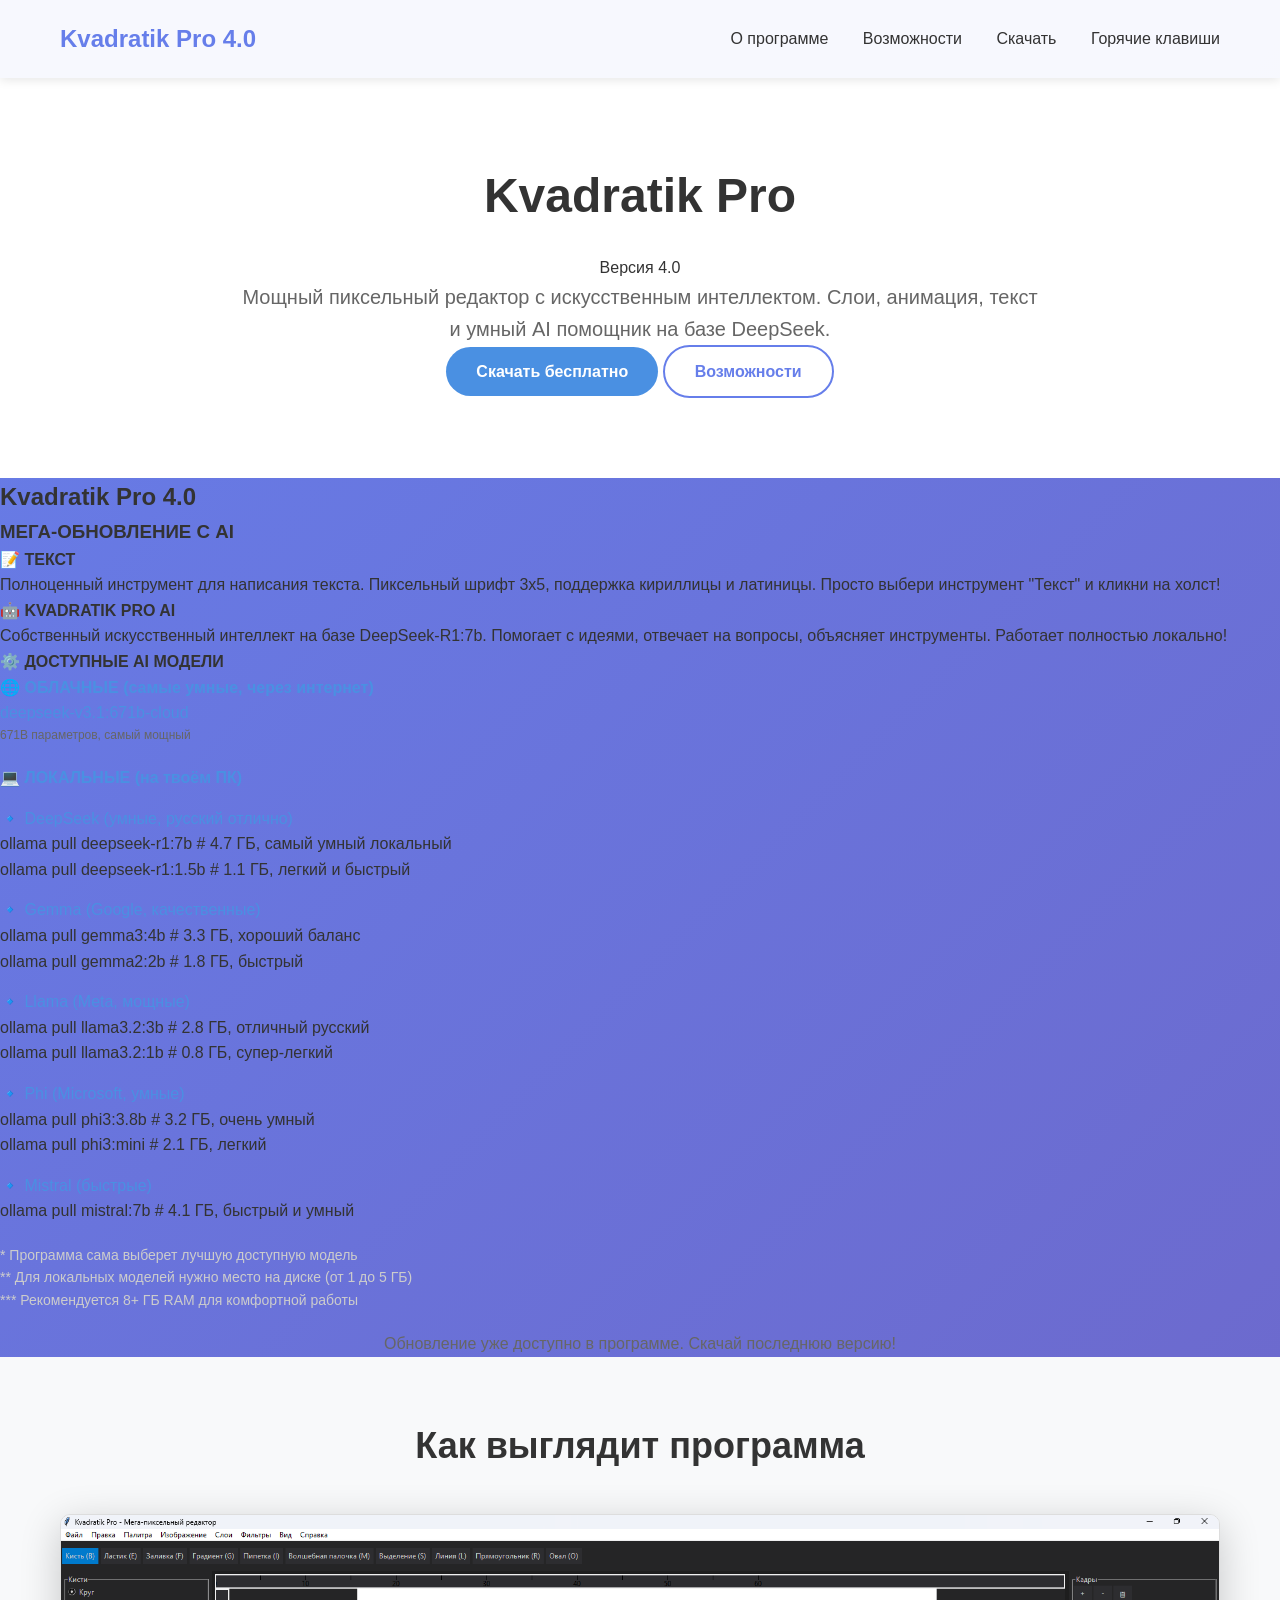
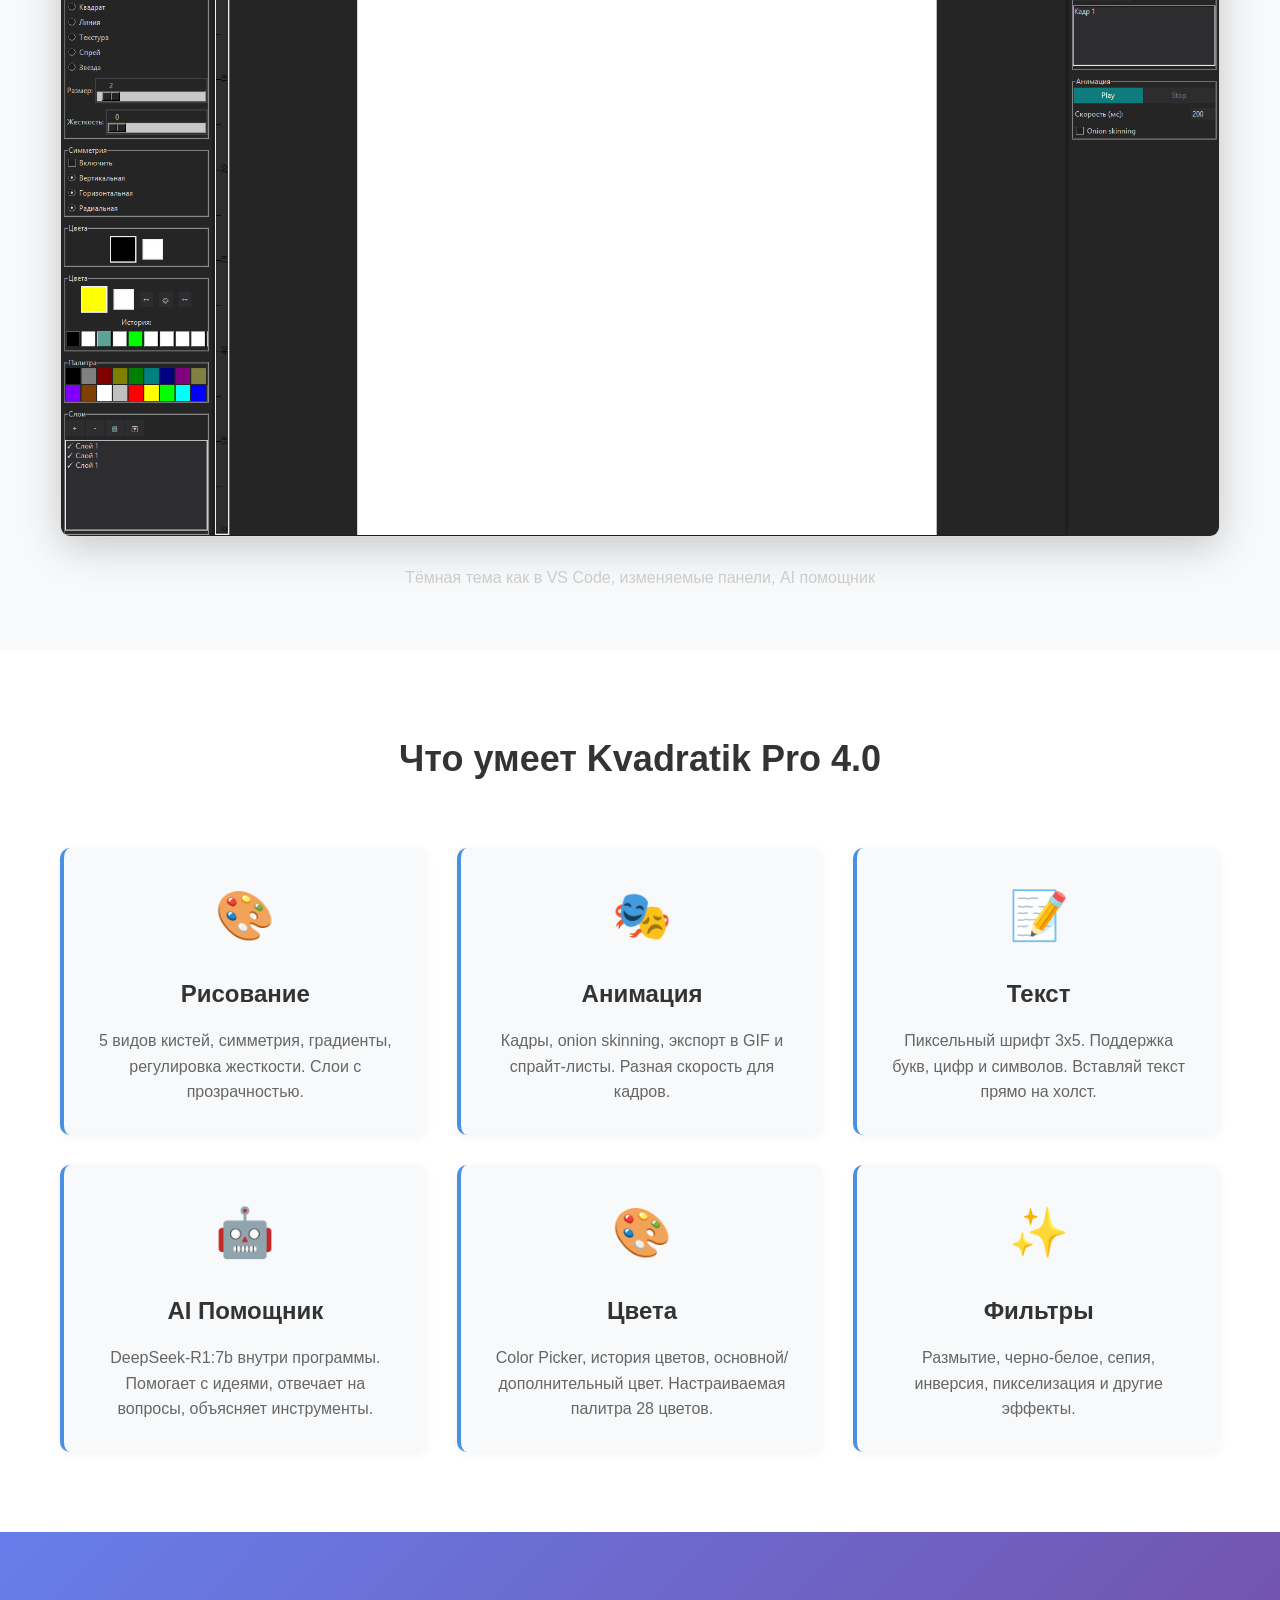
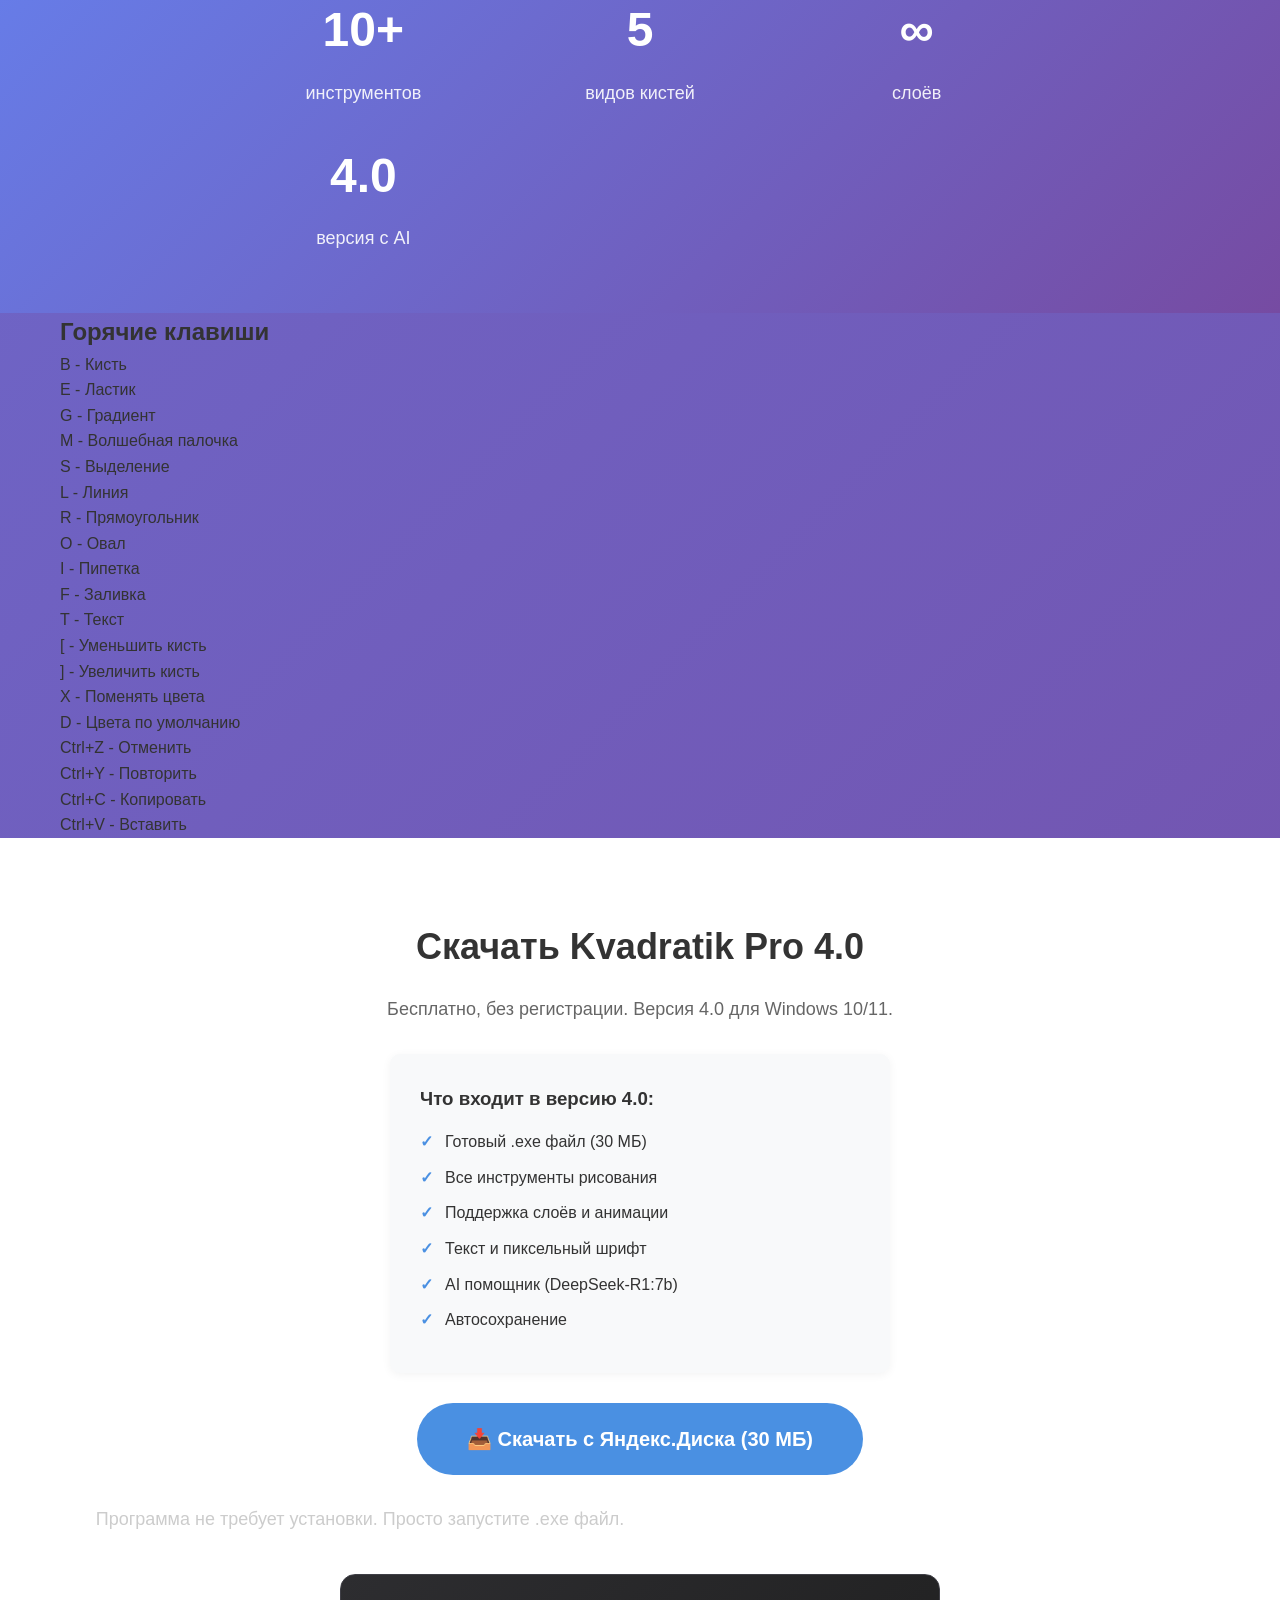
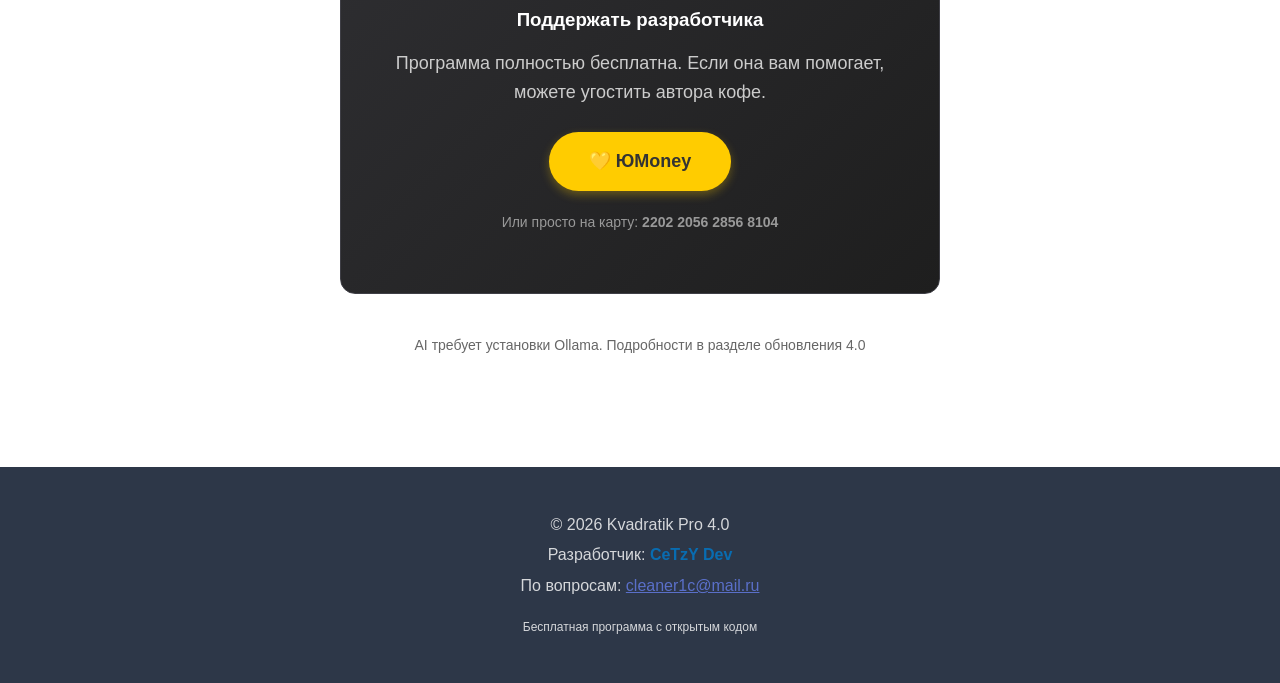
==== index.html @ 220bd6e1 "Update index.html" ====
<!DOCTYPE html>
<html lang="ru">
<head>
    <meta charset="UTF-8">
    <meta name="viewport" content="width=device-width, initial-scale=1.0">
    
    <link rel="icon" type="image/x-icon" href="favicon.ico?v=2">
    <link rel="shortcut icon" href="favicon.ico?v=2" type="image/x-icon">
    
    <title>Kvadratik Pro 4.0 | Пиксельный редактор с AI</title>
    
    <!-- Мета-теги -->
    <meta name="keywords" content="пиксельный редактор, рисование, анимация, слои, pixel art, ai помощник, deepseek">
    <meta name="description" content="Kvadratik Pro 4.0 - пиксельный редактор с AI помощником на базе DeepSeek. Слои, анимация, текст, фильтры и умный AI.">
    <meta name="author" content="CeTzY Dev">
    
    <!-- Подключение CSS -->
    <link rel="stylesheet" href="style.css">
    
    <!-- Yandex.Metrika counter -->
    <script type="text/javascript" >
       (function(m,e,t,r,i,k,a){m[i]=m[i]||function(){(m[i].a=m[i].a||[]).push(arguments)};
       m[i].l=1*new Date();
       for (var j = 0; j < document.scripts.length; j++) {if (document.scripts[j].src === r) { return; }}
       k=e.createElement(t),a=e.getElementsByTagName(t)[0],k.async=1,k.src=r,a.parentNode.insertBefore(k,a)})
       (window, document, "script", "https://mc.yandex.ru/metrika/tag.js", "ym");

       ym(106921415, "init", {
            clickmap:true,
            trackLinks:true,
            accurateTrackBounce:true,
            webvisor:true,
            ecommerce:"dataLayer",
            ssr: true,
            referrer: document.referrer,
            url: location.href
       });
    </script>
    <noscript><div><img src="https://mc.yandex.ru/watch/106921415" style="position:absolute; left:-9999px;" alt="" /></div></noscript>
</head>
<body>
    <header class="header">
        <div class="container header-content">
            <div class="logo">Kvadratik Pro 4.0</div>
            <nav class="nav">
                <a href="#about">О программе</a>
                <a href="#features">Возможности</a>
                <a href="#download">Скачать</a>
                <a href="#hotkeys">Горячие клавиши</a>
            </nav>
        </div>
    </header>
    
    <section class="hero" id="about">
        <div class="container">
            <h1>Kvadratik Pro</h1>
            <div class="version">Версия 4.0</div>
            <p>Мощный пиксельный редактор с искусственным интеллектом. Слои, анимация, текст и умный AI помощник на базе DeepSeek.</p>
            <div class="hero-buttons">
                <a href="#download" class="btn btn-primary">Скачать бесплатно</a>
                <a href="#features" class="btn btn-outline">Возможности</a>
            </div>
        </div>
    </section>
    
    <section class="update-4-0">
        <div class="update-card">
            <h2>Kvadratik Pro 4.0</h2>
            <h3>МЕГА-ОБНОВЛЕНИЕ С AI</h3>
            
            <div class="features-4-0">
                <div class="feature-4-0">
                    <h4>📝 ТЕКСТ</h4>
                    <p>Полноценный инструмент для написания текста. Пиксельный шрифт 3x5, поддержка кириллицы и латиницы. Просто выбери инструмент "Текст" и кликни на холст!</p>
                </div>
                
                <div class="feature-4-0">
                    <h4>🤖 KVADRATIK PRO AI</h4>
                    <p>Собственный искусственный интеллект на базе DeepSeek-R1:7b. Помогает с идеями, отвечает на вопросы, объясняет инструменты. Работает полностью локально!</p>
                </div>
            </div>
            
            <div class="ai-section">
                <h4>⚙️ ДОСТУПНЫЕ AI МОДЕЛИ</h4>
                
                <div class="terminal">
                    <p style="color: #4a90e2; font-weight: bold;">🌐 ОБЛАЧНЫЕ (самые умные, через интернет)</p>
                    <p style="color: #4a90e2;">deepseek-v3.1:671b-cloud</p>
                    <p style="color: #666; font-size: 12px; margin-top: 0;">671B параметров, самый мощный</p>
                    
                    <p style="color: #4a90e2; font-weight: bold; margin-top: 20px;">💻 ЛОКАЛЬНЫЕ (на твоём ПК)</p>
                    
                    <p style="color: #4a90e2; margin-top: 15px;">🔹 DeepSeek (умные, русский отлично)</p>
                    <p>ollama pull deepseek-r1:7b     # 4.7 ГБ, самый умный локальный</p>
                    <p>ollama pull deepseek-r1:1.5b   # 1.1 ГБ, легкий и быстрый</p>
                    
                    <p style="color: #4a90e2; margin-top: 15px;">🔹 Gemma (Google, качественные)</p>
                    <p>ollama pull gemma3:4b          # 3.3 ГБ, хороший баланс</p>
                    <p>ollama pull gemma2:2b          # 1.8 ГБ, быстрый</p>
                    
                    <p style="color: #4a90e2; margin-top: 15px;">🔹 Llama (Meta, мощные)</p>
                    <p>ollama pull llama3.2:3b        # 2.8 ГБ, отличный русский</p>
                    <p>ollama pull llama3.2:1b        # 0.8 ГБ, супер-легкий</p>
                    
                    <p style="color: #4a90e2; margin-top: 15px;">🔹 Phi (Microsoft, умные)</p>
                    <p>ollama pull phi3:3.8b          # 3.2 ГБ, очень умный</p>
                    <p>ollama pull phi3:mini          # 2.1 ГБ, легкий</p>
                    
                    <p style="color: #4a90e2; margin-top: 15px;">🔹 Mistral (быстрые)</p>
                    <p>ollama pull mistral:7b         # 4.1 ГБ, быстрый и умный</p>
                </div>
                
                <p style="color: #cccccc; font-size: 14px; margin-top: 20px;">
                    * Программа сама выберет лучшую доступную модель<br>
                    ** Для локальных моделей нужно место на диске (от 1 до 5 ГБ)<br>
                    *** Рекомендуется 8+ ГБ RAM для комфортной работы
                </p>
            </div>
            
            <p style="text-align: center; color: #666; margin-top: 20px;">
                Обновление уже доступно в программе. Скачай последнюю версию!
            </p>
        </div>
    </section>
    
    <section class="screenshot">
        <div class="container">
            <h2>Как выглядит программа</h2>
            <img src="screenshot.png" alt="Kvadratik Pro 4.0" onerror="this.style.display='none'">
            <p style="color: #cccccc; margin-top: 20px;">Тёмная тема как в VS Code, изменяемые панели, AI помощник</p>
        </div>
    </section>
    
    <section class="features" id="features">
        <div class="container">
            <h2>Что умеет Kvadratik Pro 4.0</h2>
            <div class="features-grid">
                <div class="feature-card">
                    <div class="feature-icon">🎨</div>
                    <h3>Рисование</h3>
                    <p>5 видов кистей, симметрия, градиенты, регулировка жесткости. Слои с прозрачностью.</p>
                </div>
                <div class="feature-card">
                    <div class="feature-icon">🎭</div>
                    <h3>Анимация</h3>
                    <p>Кадры, onion skinning, экспорт в GIF и спрайт-листы. Разная скорость для кадров.</p>
                </div>
                <div class="feature-card">
                    <div class="feature-icon">📝</div>
                    <h3>Текст</h3>
                    <p>Пиксельный шрифт 3x5. Поддержка букв, цифр и символов. Вставляй текст прямо на холст.</p>
                </div>
                <div class="feature-card">
                    <div class="feature-icon">🤖</div>
                    <h3>AI Помощник</h3>
                    <p>DeepSeek-R1:7b внутри программы. Помогает с идеями, отвечает на вопросы, объясняет инструменты.</p>
                </div>
                <div class="feature-card">
                    <div class="feature-icon">🎨</div>
                    <h3>Цвета</h3>
                    <p>Color Picker, история цветов, основной/дополнительный цвет. Настраиваемая палитра 28 цветов.</p>
                </div>
                <div class="feature-card">
                    <div class="feature-icon">✨</div>
                    <h3>Фильтры</h3>
                    <p>Размытие, черно-белое, сепия, инверсия, пикселизация и другие эффекты.</p>
                </div>
            </div>
        </div>
    </section>
    
    <section class="stats">
        <div class="container">
            <div class="stats-grid">
                <div class="stat-item">
                    <h3>10+</h3>
                    <p>инструментов</p>
                </div>
                <div class="stat-item">
                    <h3>5</h3>
                    <p>видов кистей</p>
                </div>
                <div class="stat-item">
                    <h3>∞</h3>
                    <p>слоёв</p>
                </div>
                <div class="stat-item">
                    <h3>4.0</h3>
                    <p>версия с AI</p>
                </div>
            </div>
        </div>
    </section>
    
    <section class="hotkeys" id="hotkeys">
        <div class="container">
            <h2>Горячие клавиши</h2>
            <div class="hotkeys-grid">
                <div class="hotkey-item"><span class="hotkey-key">B</span> - Кисть</div>
                <div class="hotkey-item"><span class="hotkey-key">E</span> - Ластик</div>
                <div class="hotkey-item"><span class="hotkey-key">G</span> - Градиент</div>
                <div class="hotkey-item"><span class="hotkey-key">M</span> - Волшебная палочка</div>
                <div class="hotkey-item"><span class="hotkey-key">S</span> - Выделение</div>
                <div class="hotkey-item"><span class="hotkey-key">L</span> - Линия</div>
                <div class="hotkey-item"><span class="hotkey-key">R</span> - Прямоугольник</div>
                <div class="hotkey-item"><span class="hotkey-key">O</span> - Овал</div>
                <div class="hotkey-item"><span class="hotkey-key">I</span> - Пипетка</div>
                <div class="hotkey-item"><span class="hotkey-key">F</span> - Заливка</div>
                <div class="hotkey-item"><span class="hotkey-key">T</span> - Текст</div>
                <div class="hotkey-item"><span class="hotkey-key">[</span> - Уменьшить кисть</div>
                <div class="hotkey-item"><span class="hotkey-key">]</span> - Увеличить кисть</div>
                <div class="hotkey-item"><span class="hotkey-key">X</span> - Поменять цвета</div>
                <div class="hotkey-item"><span class="hotkey-key">D</span> - Цвета по умолчанию</div>
                <div class="hotkey-item"><span class="hotkey-key">Ctrl+Z</span> - Отменить</div>
                <div class="hotkey-item"><span class="hotkey-key">Ctrl+Y</span> - Повторить</div>
                <div class="hotkey-item"><span class="hotkey-key">Ctrl+C</span> - Копировать</div>
                <div class="hotkey-item"><span class="hotkey-key">Ctrl+V</span> - Вставить</div>
            </div>
        </div>
    </section>
    
    <section class="download" id="download">
        <div class="container">
            <h2>Скачать Kvadratik Pro 4.0</h2>
            <p>Бесплатно, без регистрации. Версия 4.0 для Windows 10/11.</p>
            
            <div class="download-info">
                <h3>Что входит в версию 4.0:</h3>
                <ul>
                    <li>Готовый .exe файл (30 МБ)</li>
                    <li>Все инструменты рисования</li>
                    <li>Поддержка слоёв и анимации</li>
                    <li>Текст и пиксельный шрифт</li>
                    <li>AI помощник (DeepSeek-R1:7b)</li>
                    <li>Автосохранение</li>
                </ul>
            </div>
            
            <!-- СКАЧИВАНИЕ С ЯНДЕКС.ДИСКА -->
            <div style="margin: 30px 0;">
                <a href="https://disk.yandex.ru/d/Xu4DqZOEypRyHQ" class="btn btn-primary" style="font-size: 20px; padding: 20px 50px;">
                    📥 Скачать с Яндекс.Диска (30 МБ)
                </a>
            </div>
            
            <p style="color: #cccccc; margin: 20px 0;">
                Программа не требует установки. Просто запустите .exe файл.
            </p>
            
            <!-- Блок доната -->
            <div style="text-align: center; margin: 40px auto; max-width: 600px;">
                <div style="background: linear-gradient(135deg, #2d2d30 0%, #1e1e1e 100%); padding: 30px; border-radius: 15px; border: 1px solid #3f3f46;">
                    <h3 style="color: white; margin-bottom: 15px;">Поддержать разработчика</h3>
                    <p style="color: #cccccc; margin-bottom: 25px;">
                        Программа полностью бесплатна. Если она вам помогает, можете угостить автора кофе.
                    </p>
                    
                    <a href="https://yoomoney.ru/to/4100119477760313" target="_blank" 
                       style="display: inline-block; background: #ffcc00; color: #333; padding: 15px 40px; 
                              border-radius: 50px; text-decoration: none; font-weight: bold; font-size: 18px;
                              box-shadow: 0 4px 10px rgba(255,204,0,0.3); transition: transform 0.3s;">
                        💛 ЮMoney
                    </a>
                    
                    <p style="margin-top: 20px; color: #999; font-size: 14px;">
                        Или просто на карту: <b>2202 2056 2856 8104</b>
                    </p>
                </div>
            </div>
            
            <p style="color: #666; font-size: 14px; margin-top: 20px;">
                AI требует установки Ollama. Подробности в разделе обновления 4.0
            </p>
        </div>
    </section>
    
    <footer class="footer">
        <div class="container">
            <p>© 2026 Kvadratik Pro 4.0</p>
            <p>Разработчик: <strong style="color: #007acc;">CeTzY Dev</strong></p>
            <p>По вопросам: <a href="mailto:cleaner1c@mail.ru">cleaner1c@mail.ru</a></p>
            <p style="margin-top: 20px; font-size: 12px;">Бесплатная программа с открытым кодом</p>
        </div>
    </footer>
</body>
</html>
---- style.css ----
/* ========== ОСНОВНЫЕ НАСТРОЙКИ ========== */
* {
    margin: 0;
    padding: 0;
    box-sizing: border-box;
    font-family: 'Segoe UI', Tahoma, Geneva, Verdana, sans-serif;
}

body {
    background: linear-gradient(135deg, #667eea 0%, #764ba2 100%);
    color: #333;
    line-height: 1.6;
}

.container {
    max-width: 1200px;
    margin: 0 auto;
    padding: 0 20px;
}

/* ========== ШАПКА (для всех страниц) ========== */
.header {
    background: rgba(255, 255, 255, 0.95);
    padding: 20px 0;
    box-shadow: 0 2px 10px rgba(0,0,0,0.1);
    position: sticky;
    top: 0;
    z-index: 100;
}

.header-content {
    display: flex;
    justify-content: space-between;
    align-items: center;
}

.logo {
    font-size: 24px;
    font-weight: bold;
    color: #667eea;
}

.nav a {
    color: #333;
    text-decoration: none;
    margin-left: 30px;
    font-weight: 500;
    transition: color 0.3s;
}

.nav a:hover {
    color: #667eea;
}

/* ========== ГЛАВНЫЙ БЛОК (HERO) ========== */
.hero {
    background: white;
    padding: 80px 0;
    text-align: center;
}

.hero h1 {
    font-size: 48px;
    margin-bottom: 20px;
    color: #333;
}

.hero p {
    font-size: 20px;
    color: #666;
    max-width: 800px;
    margin: 0 auto;
}

/* ========== КНОПКИ ========== */
.btn {
    padding: 12px 30px;
    font-size: 16px;
    border: none;
    border-radius: 50px;
    cursor: pointer;
    font-weight: 600;
    text-decoration: none;
    display: inline-block;
    transition: transform 0.3s, box-shadow 0.3s;
}

.btn:hover {
    transform: translateY(-2px);
    box-shadow: 0 5px 20px rgba(0,0,0,0.2);
}

.btn-primary {
    background: #4a90e2;
    color: white;
}

.btn-outline {
    background: transparent;
    border: 2px solid #667eea;
    color: #667eea;
}

.btn-outline:hover {
    background: #667eea;
    color: white;
}

/* ========== СЕТКА ПРОЕКТОВ (для главной) ========== */
.projects {
    background: #f8f9fa;
    padding: 60px 0;
}

.projects h2 {
    text-align: center;
    font-size: 36px;
    margin-bottom: 40px;
    color: #333;
}

.projects-grid {
    display: grid;
    grid-template-columns: repeat(auto-fit, minmax(300px, 1fr));
    gap: 30px;
}

.project-card {
    background: white;
    padding: 30px;
    border-radius: 10px;
    text-align: center;
    box-shadow: 0 5px 20px rgba(0,0,0,0.05);
    transition: transform 0.3s;
}

.project-card:hover {
    transform: translateY(-5px);
    box-shadow: 0 8px 25px rgba(0,0,0,0.1);
}

.project-card h3 {
    font-size: 24px;
    margin-bottom: 15px;
    color: #333;
}

.project-card p {
    color: #666;
    margin-bottom: 20px;
}

/* ========== КАРТОЧКИ ФУНКЦИЙ (для страниц программ) ========== */
.features {
    background: white;
    padding: 80px 0;
}

.features h2 {
    text-align: center;
    font-size: 36px;
    margin-bottom: 60px;
    color: #333;
}

.features-grid {
    display: grid;
    grid-template-columns: repeat(auto-fit, minmax(300px, 1fr));
    gap: 30px;
}

.feature-card {
    background: #f8f9fa;
    padding: 30px;
    border-radius: 10px;
    text-align: center;
    transition: transform 0.3s;
    border-left: 4px solid #4a90e2;
    box-shadow: 0 2px 10px rgba(0,0,0,0.05);
}

.feature-card:hover {
    transform: translateY(-5px);
    box-shadow: 0 5px 20px rgba(0,0,0,0.1);
}

.feature-icon {
    font-size: 48px;
    margin-bottom: 20px;
}

.feature-card h3 {
    font-size: 24px;
    margin-bottom: 15px;
    color: #333;
}

.feature-card p {
    color: #666;
}

/* ========== СКРИНШОТ ========== */
.screenshot {
    background: #f8f9fa;
    padding: 60px 0;
    text-align: center;
}

.screenshot h2 {
    font-size: 36px;
    margin-bottom: 40px;
    color: #333;
}

.screenshot img {
    max-width: 100%;
    border-radius: 10px;
    box-shadow: 0 10px 40px rgba(0,0,0,0.2);
    border: 1px solid #ddd;
}

/* ========== СТАТИСТИКА ========== */
.stats {
    background: linear-gradient(135deg, #667eea 0%, #764ba2 100%);
    color: white;
    padding: 60px 0;
    text-align: center;
}

.stats-grid {
    display: grid;
    grid-template-columns: repeat(auto-fit, minmax(200px, 1fr));
    gap: 30px;
    max-width: 800px;
    margin: 0 auto;
}

.stat-item h3 {
    font-size: 48px;
    margin-bottom: 10px;
}

.stat-item p {
    font-size: 18px;
    opacity: 0.9;
}

/* ========== СКАЧИВАНИЕ ========== */
.download {
    background: white;
    padding: 80px 0;
    text-align: center;
}

.download h2 {
    font-size: 36px;
    margin-bottom: 20px;
    color: #333;
}

.download p {
    font-size: 18px;
    color: #666;
    max-width: 600px;
    margin: 0 auto 30px;
}

.download-info {
    background: #f8f9fa;
    padding: 30px;
    border-radius: 10px;
    max-width: 500px;
    margin: 30px auto;
    text-align: left;
    box-shadow: 0 2px 10px rgba(0,0,0,0.05);
}

.download-info h3 {
    color: #333;
    margin-bottom: 15px;
}

.download-info li {
    margin: 10px 0;
    list-style: none;
    padding-left: 25px;
    position: relative;
}

.download-info li:before {
    content: "✓";
    color: #4a90e2;
    position: absolute;
    left: 0;
    font-weight: bold;
}

/* ========== ПРЕДУПРЕЖДЕНИЕ ========== */
.warning-box {
    margin: 20px auto;
    max-width: 600px;
    padding: 15px;
    background: #fff3cd;
    border-left: 4px solid #ffc107;
    border-radius: 5px;
    text-align: left;
}

.warning-box p {
    color: #856404;
    margin: 5px 0;
}

.warning-box a {
    color: #4a90e2;
    font-weight: bold;
    text-decoration: underline;
}

/* ========== ПОДВАЛ ========== */
.footer {
    background: #2d3748;
    color: white;
    padding: 40px 0;
    text-align: center;
}

.footer p {
    opacity: 0.8;
    margin: 5px 0;
}

.footer a {
    color: #667eea;
}

/* ========== АДАПТАЦИЯ ПОД ТЕЛЕФОНЫ ========== */
@media (max-width: 768px) {
    .hero h1 {
        font-size: 36px;
    }
    
    .hero p {
        font-size: 18px;
    }
    
    .nav {
        display: none; /* На телефонах меню можно сделать выпадающим позже */
    }
    
    .projects-grid {
        grid-template-columns: 1fr;
    }
}
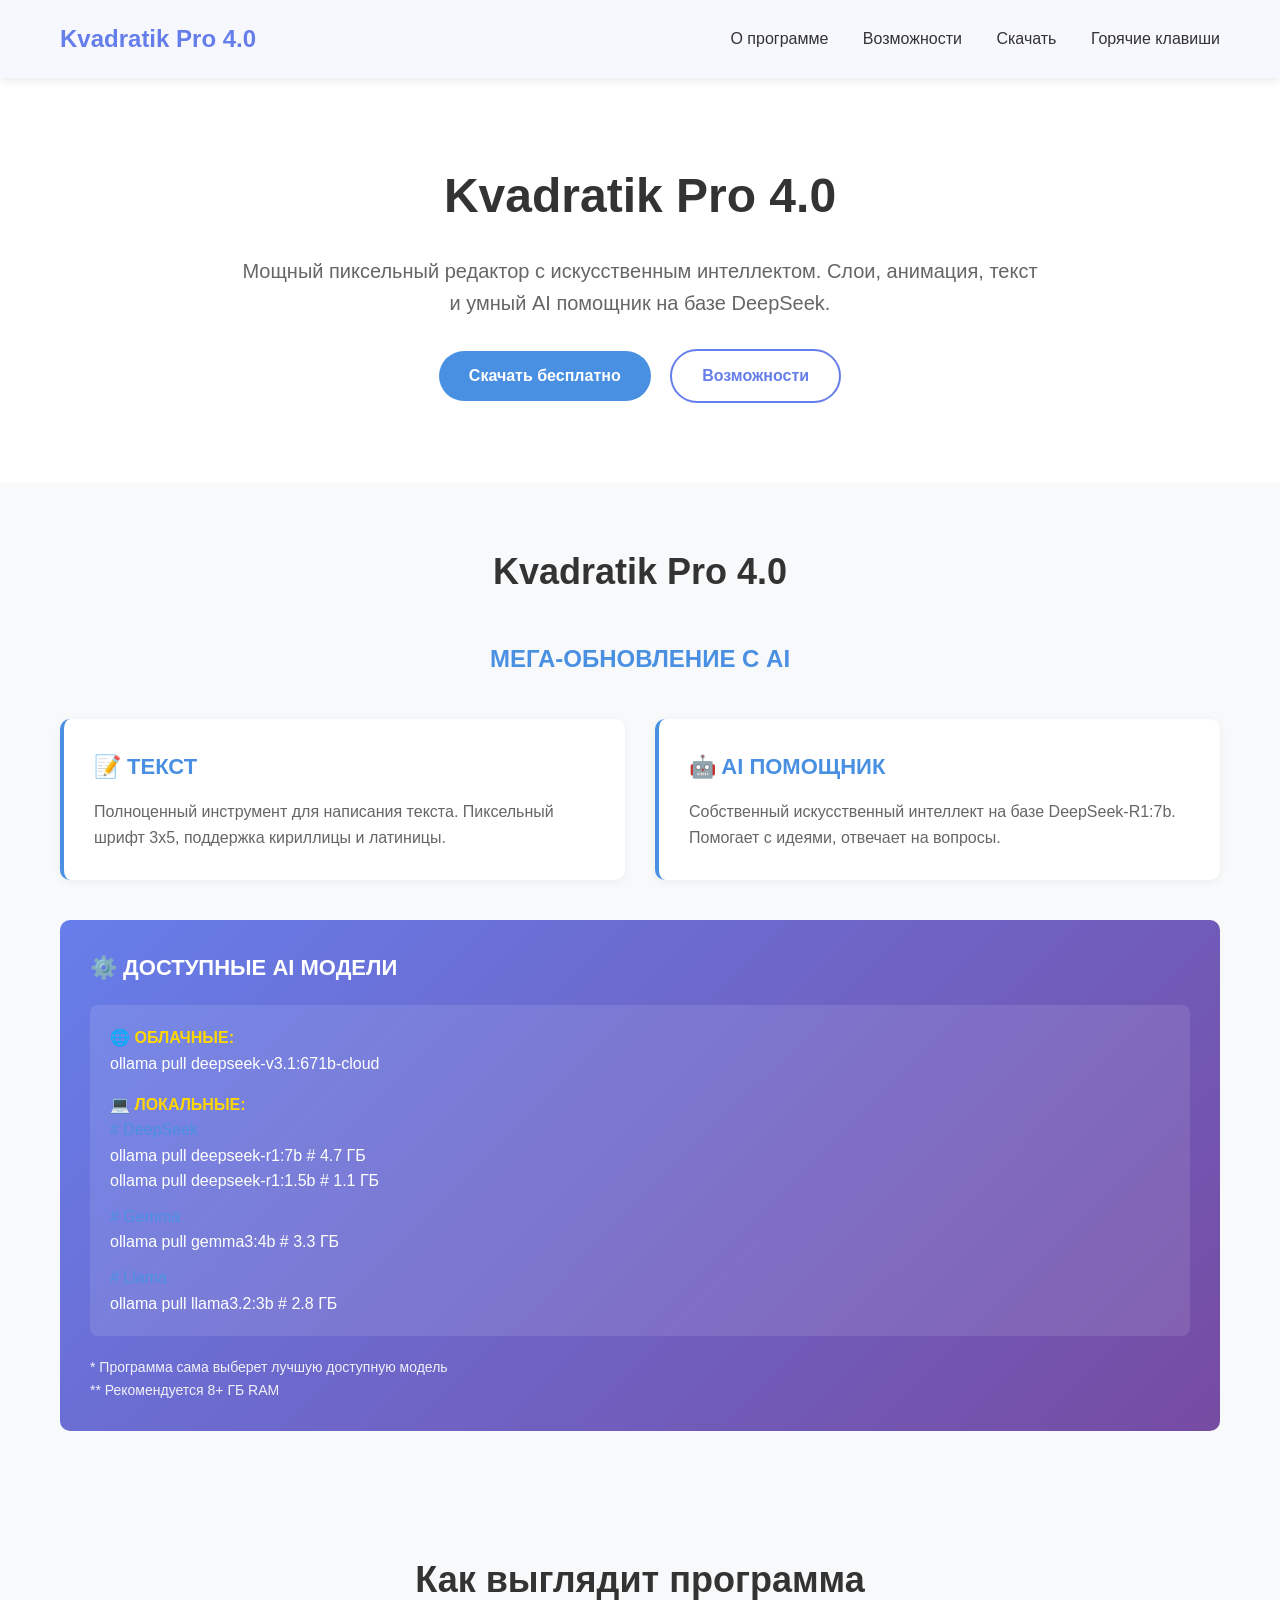
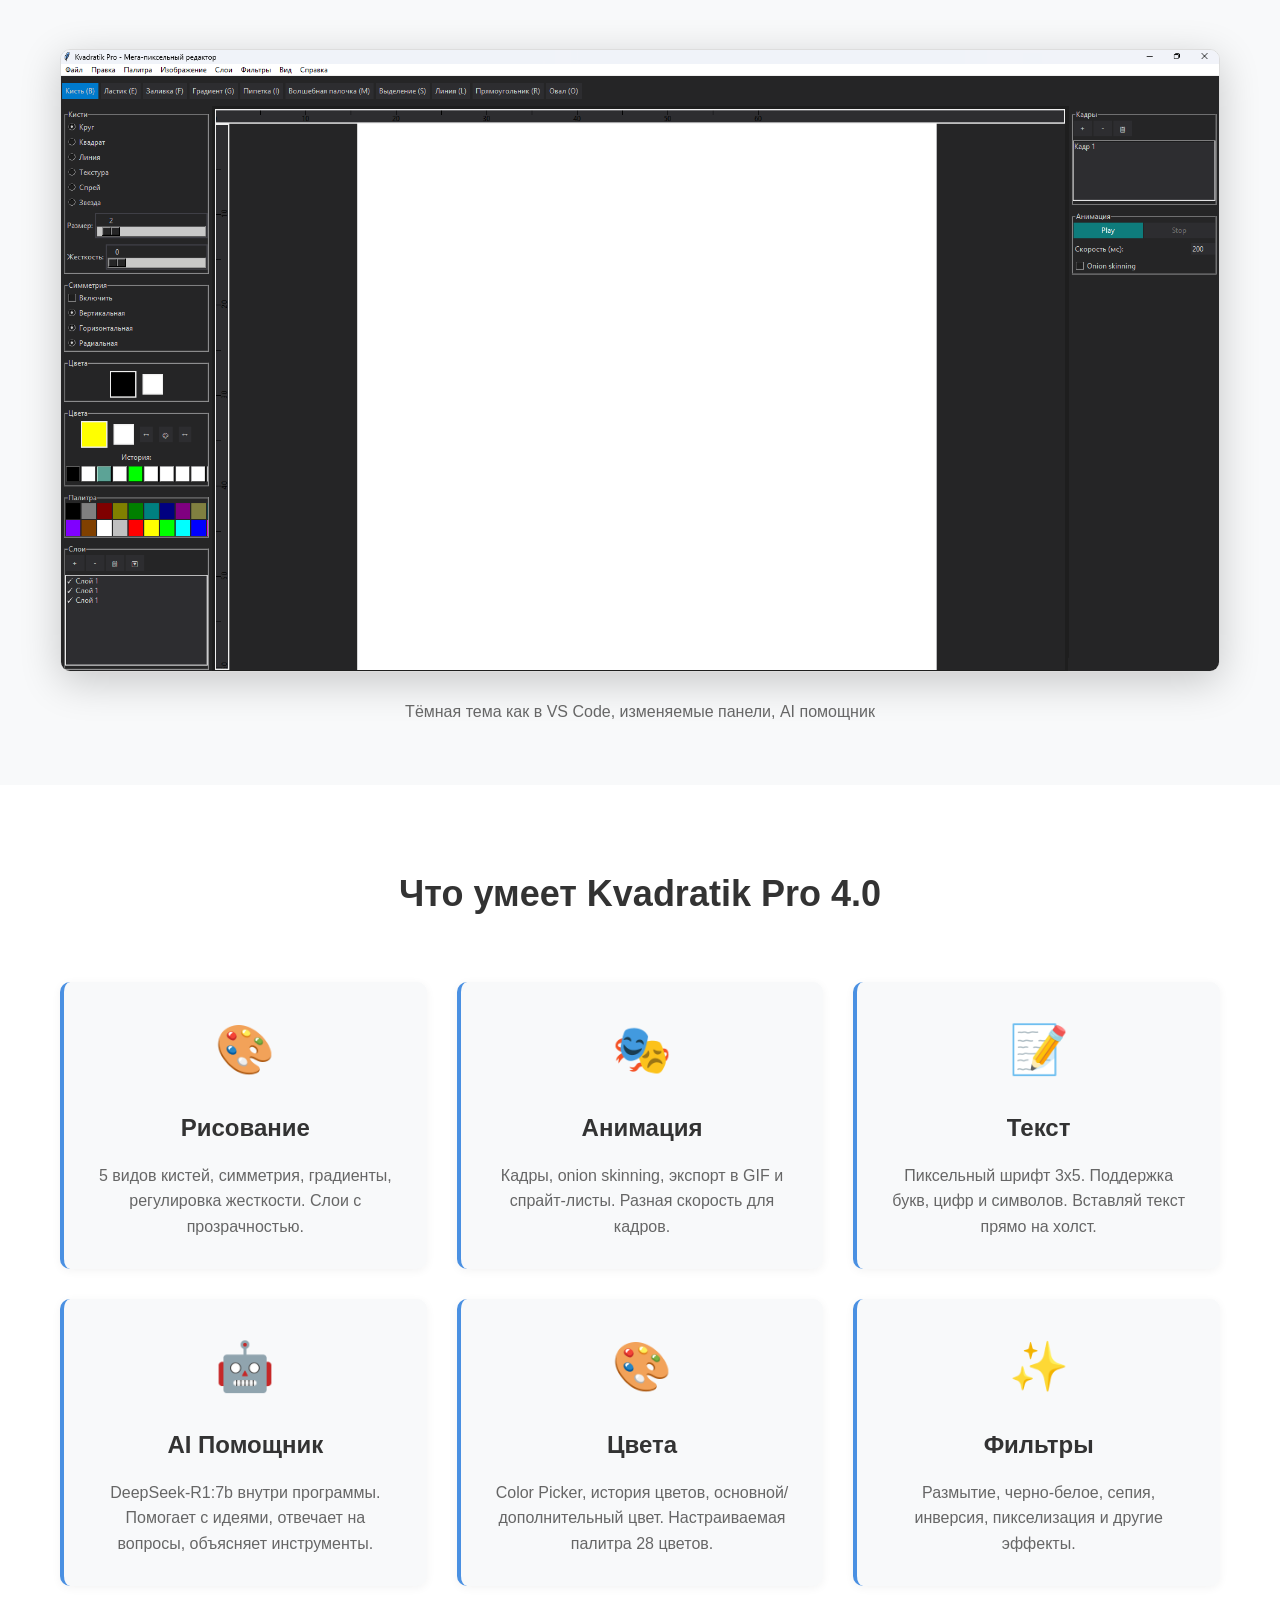
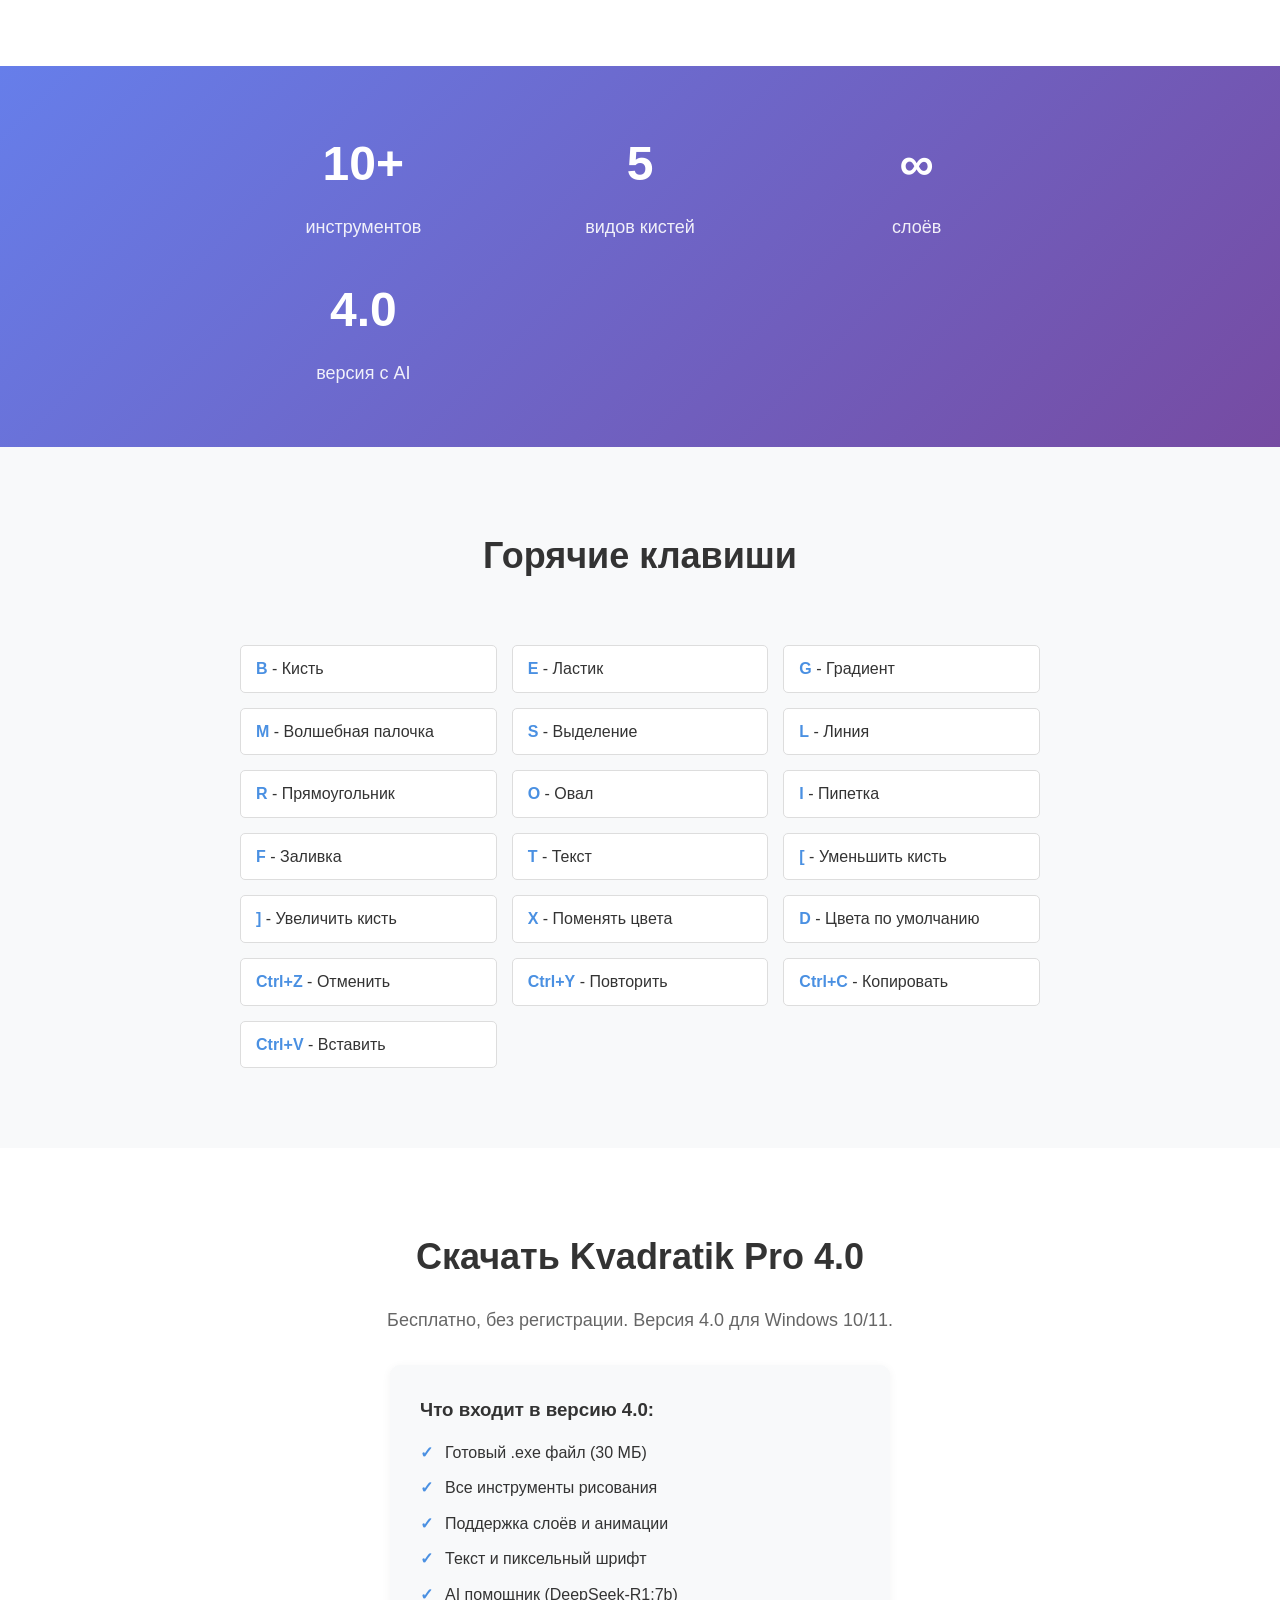
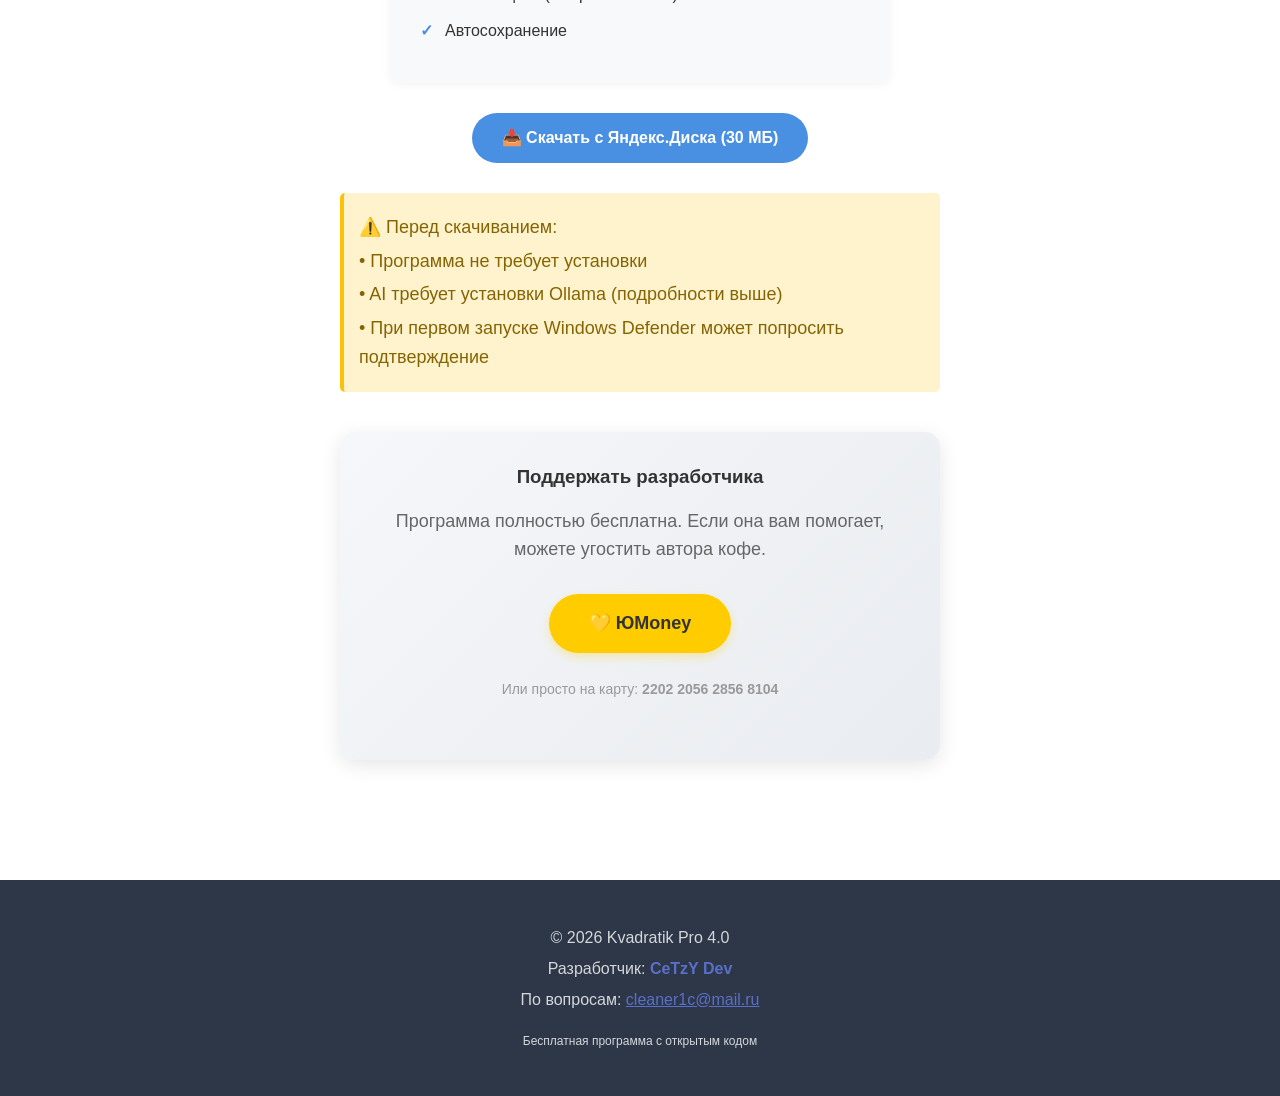
==== commit 3958ad47: "Update index.html" ====
--- a/index.html
+++ b/index.html
@@ -53,73 +53,57 @@
     
     <section class="hero" id="about">
         <div class="container">
-            <h1>Kvadratik Pro</h1>
-            <div class="version">Версия 4.0</div>
+            <h1>Kvadratik Pro 4.0</h1>
             <p>Мощный пиксельный редактор с искусственным интеллектом. Слои, анимация, текст и умный AI помощник на базе DeepSeek.</p>
-            <div class="hero-buttons">
+            <div style="margin-top: 30px;">
                 <a href="#download" class="btn btn-primary">Скачать бесплатно</a>
-                <a href="#features" class="btn btn-outline">Возможности</a>
-            </div>
-        </div>
-    </section>
-    
-    <section class="update-4-0">
-        <div class="update-card">
-            <h2>Kvadratik Pro 4.0</h2>
-            <h3>МЕГА-ОБНОВЛЕНИЕ С AI</h3>
-            
-            <div class="features-4-0">
-                <div class="feature-4-0">
-                    <h4>📝 ТЕКСТ</h4>
-                    <p>Полноценный инструмент для написания текста. Пиксельный шрифт 3x5, поддержка кириллицы и латиницы. Просто выбери инструмент "Текст" и кликни на холст!</p>
+                <a href="#features" class="btn btn-outline" style="margin-left: 15px;">Возможности</a>
+            </div>
+        </div>
+    </section>
+    
+    <!-- БЛОК ОБНОВЛЕНИЯ 4.0 -->
+    <section style="background: #f8f9fa; padding: 60px 0;">
+        <div class="container">
+            <h2 style="text-align: center; font-size: 36px; margin-bottom: 40px; color: #333;">Kvadratik Pro 4.0</h2>
+            <h3 style="text-align: center; font-size: 24px; margin-bottom: 40px; color: #4a90e2;">МЕГА-ОБНОВЛЕНИЕ С AI</h3>
+            
+            <div style="display: grid; grid-template-columns: repeat(auto-fit, minmax(300px, 1fr)); gap: 30px; margin-bottom: 40px;">
+                <div style="background: white; padding: 30px; border-radius: 10px; border-left: 4px solid #4a90e2; box-shadow: 0 2px 10px rgba(0,0,0,0.05);">
+                    <h4 style="font-size: 22px; color: #4a90e2; margin-bottom: 15px;">📝 ТЕКСТ</h4>
+                    <p style="color: #666;">Полноценный инструмент для написания текста. Пиксельный шрифт 3x5, поддержка кириллицы и латиницы.</p>
                 </div>
                 
-                <div class="feature-4-0">
-                    <h4>🤖 KVADRATIK PRO AI</h4>
-                    <p>Собственный искусственный интеллект на базе DeepSeek-R1:7b. Помогает с идеями, отвечает на вопросы, объясняет инструменты. Работает полностью локально!</p>
-                </div>
-            </div>
-            
-            <div class="ai-section">
-                <h4>⚙️ ДОСТУПНЫЕ AI МОДЕЛИ</h4>
+                <div style="background: white; padding: 30px; border-radius: 10px; border-left: 4px solid #4a90e2; box-shadow: 0 2px 10px rgba(0,0,0,0.05);">
+                    <h4 style="font-size: 22px; color: #4a90e2; margin-bottom: 15px;">🤖 AI ПОМОЩНИК</h4>
+                    <p style="color: #666;">Собственный искусственный интеллект на базе DeepSeek-R1:7b. Помогает с идеями, отвечает на вопросы.</p>
+                </div>
+            </div>
+            
+            <div style="background: linear-gradient(135deg, #667eea 0%, #764ba2 100%); padding: 30px; border-radius: 10px; color: white;">
+                <h4 style="font-size: 22px; margin-bottom: 20px;">⚙️ ДОСТУПНЫЕ AI МОДЕЛИ</h4>
                 
-                <div class="terminal">
-                    <p style="color: #4a90e2; font-weight: bold;">🌐 ОБЛАЧНЫЕ (самые умные, через интернет)</p>
-                    <p style="color: #4a90e2;">deepseek-v3.1:671b-cloud</p>
-                    <p style="color: #666; font-size: 12px; margin-top: 0;">671B параметров, самый мощный</p>
-                    
-                    <p style="color: #4a90e2; font-weight: bold; margin-top: 20px;">💻 ЛОКАЛЬНЫЕ (на твоём ПК)</p>
-                    
-                    <p style="color: #4a90e2; margin-top: 15px;">🔹 DeepSeek (умные, русский отлично)</p>
-                    <p>ollama pull deepseek-r1:7b     # 4.7 ГБ, самый умный локальный</p>
-                    <p>ollama pull deepseek-r1:1.5b   # 1.1 ГБ, легкий и быстрый</p>
-                    
-                    <p style="color: #4a90e2; margin-top: 15px;">🔹 Gemma (Google, качественные)</p>
-                    <p>ollama pull gemma3:4b          # 3.3 ГБ, хороший баланс</p>
-                    <p>ollama pull gemma2:2b          # 1.8 ГБ, быстрый</p>
-                    
-                    <p style="color: #4a90e2; margin-top: 15px;">🔹 Llama (Meta, мощные)</p>
-                    <p>ollama pull llama3.2:3b        # 2.8 ГБ, отличный русский</p>
-                    <p>ollama pull llama3.2:1b        # 0.8 ГБ, супер-легкий</p>
-                    
-                    <p style="color: #4a90e2; margin-top: 15px;">🔹 Phi (Microsoft, умные)</p>
-                    <p>ollama pull phi3:3.8b          # 3.2 ГБ, очень умный</p>
-                    <p>ollama pull phi3:mini          # 2.1 ГБ, легкий</p>
-                    
-                    <p style="color: #4a90e2; margin-top: 15px;">🔹 Mistral (быстрые)</p>
-                    <p>ollama pull mistral:7b         # 4.1 ГБ, быстрый и умный</p>
+                <div style="background: rgba(255,255,255,0.1); padding: 20px; border-radius: 8px; font-family: monospace;">
+                    <p style="color: #ffd700; font-weight: bold;">🌐 ОБЛАЧНЫЕ:</p>
+                    <p style="color: #fff;">ollama pull deepseek-v3.1:671b-cloud</p>
+                    
+                    <p style="color: #ffd700; font-weight: bold; margin-top: 15px;">💻 ЛОКАЛЬНЫЕ:</p>
+                    <p style="color: #4a90e2;"># DeepSeek</p>
+                    <p style="color: #fff;">ollama pull deepseek-r1:7b     # 4.7 ГБ</p>
+                    <p style="color: #fff;">ollama pull deepseek-r1:1.5b   # 1.1 ГБ</p>
+                    
+                    <p style="color: #4a90e2; margin-top: 10px;"># Gemma</p>
+                    <p style="color: #fff;">ollama pull gemma3:4b          # 3.3 ГБ</p>
+                    
+                    <p style="color: #4a90e2; margin-top: 10px;"># Llama</p>
+                    <p style="color: #fff;">ollama pull llama3.2:3b        # 2.8 ГБ</p>
                 </div>
                 
-                <p style="color: #cccccc; font-size: 14px; margin-top: 20px;">
+                <p style="font-size: 14px; margin-top: 20px; opacity: 0.9;">
                     * Программа сама выберет лучшую доступную модель<br>
-                    ** Для локальных моделей нужно место на диске (от 1 до 5 ГБ)<br>
-                    *** Рекомендуется 8+ ГБ RAM для комфортной работы
+                    ** Рекомендуется 8+ ГБ RAM
                 </p>
             </div>
-            
-            <p style="text-align: center; color: #666; margin-top: 20px;">
-                Обновление уже доступно в программе. Скачай последнюю версию!
-            </p>
         </div>
     </section>
     
@@ -127,7 +111,7 @@
         <div class="container">
             <h2>Как выглядит программа</h2>
             <img src="screenshot.png" alt="Kvadratik Pro 4.0" onerror="this.style.display='none'">
-            <p style="color: #cccccc; margin-top: 20px;">Тёмная тема как в VS Code, изменяемые панели, AI помощник</p>
+            <p style="color: #666; margin-top: 20px;">Тёмная тема как в VS Code, изменяемые панели, AI помощник</p>
         </div>
     </section>
     
@@ -192,29 +176,29 @@
         </div>
     </section>
     
-    <section class="hotkeys" id="hotkeys">
+    <section class="features" id="hotkeys" style="background: #f8f9fa;">
         <div class="container">
             <h2>Горячие клавиши</h2>
-            <div class="hotkeys-grid">
-                <div class="hotkey-item"><span class="hotkey-key">B</span> - Кисть</div>
-                <div class="hotkey-item"><span class="hotkey-key">E</span> - Ластик</div>
-                <div class="hotkey-item"><span class="hotkey-key">G</span> - Градиент</div>
-                <div class="hotkey-item"><span class="hotkey-key">M</span> - Волшебная палочка</div>
-                <div class="hotkey-item"><span class="hotkey-key">S</span> - Выделение</div>
-                <div class="hotkey-item"><span class="hotkey-key">L</span> - Линия</div>
-                <div class="hotkey-item"><span class="hotkey-key">R</span> - Прямоугольник</div>
-                <div class="hotkey-item"><span class="hotkey-key">O</span> - Овал</div>
-                <div class="hotkey-item"><span class="hotkey-key">I</span> - Пипетка</div>
-                <div class="hotkey-item"><span class="hotkey-key">F</span> - Заливка</div>
-                <div class="hotkey-item"><span class="hotkey-key">T</span> - Текст</div>
-                <div class="hotkey-item"><span class="hotkey-key">[</span> - Уменьшить кисть</div>
-                <div class="hotkey-item"><span class="hotkey-key">]</span> - Увеличить кисть</div>
-                <div class="hotkey-item"><span class="hotkey-key">X</span> - Поменять цвета</div>
-                <div class="hotkey-item"><span class="hotkey-key">D</span> - Цвета по умолчанию</div>
-                <div class="hotkey-item"><span class="hotkey-key">Ctrl+Z</span> - Отменить</div>
-                <div class="hotkey-item"><span class="hotkey-key">Ctrl+Y</span> - Повторить</div>
-                <div class="hotkey-item"><span class="hotkey-key">Ctrl+C</span> - Копировать</div>
-                <div class="hotkey-item"><span class="hotkey-key">Ctrl+V</span> - Вставить</div>
+            <div style="display: grid; grid-template-columns: repeat(auto-fit, minmax(200px, 1fr)); gap: 15px; max-width: 800px; margin: 0 auto;">
+                <div style="background: white; padding: 10px 15px; border-radius: 5px; border: 1px solid #ddd;"><span style="color: #4a90e2; font-weight: bold;">B</span> - Кисть</div>
+                <div style="background: white; padding: 10px 15px; border-radius: 5px; border: 1px solid #ddd;"><span style="color: #4a90e2; font-weight: bold;">E</span> - Ластик</div>
+                <div style="background: white; padding: 10px 15px; border-radius: 5px; border: 1px solid #ddd;"><span style="color: #4a90e2; font-weight: bold;">G</span> - Градиент</div>
+                <div style="background: white; padding: 10px 15px; border-radius: 5px; border: 1px solid #ddd;"><span style="color: #4a90e2; font-weight: bold;">M</span> - Волшебная палочка</div>
+                <div style="background: white; padding: 10px 15px; border-radius: 5px; border: 1px solid #ddd;"><span style="color: #4a90e2; font-weight: bold;">S</span> - Выделение</div>
+                <div style="background: white; padding: 10px 15px; border-radius: 5px; border: 1px solid #ddd;"><span style="color: #4a90e2; font-weight: bold;">L</span> - Линия</div>
+                <div style="background: white; padding: 10px 15px; border-radius: 5px; border: 1px solid #ddd;"><span style="color: #4a90e2; font-weight: bold;">R</span> - Прямоугольник</div>
+                <div style="background: white; padding: 10px 15px; border-radius: 5px; border: 1px solid #ddd;"><span style="color: #4a90e2; font-weight: bold;">O</span> - Овал</div>
+                <div style="background: white; padding: 10px 15px; border-radius: 5px; border: 1px solid #ddd;"><span style="color: #4a90e2; font-weight: bold;">I</span> - Пипетка</div>
+                <div style="background: white; padding: 10px 15px; border-radius: 5px; border: 1px solid #ddd;"><span style="color: #4a90e2; font-weight: bold;">F</span> - Заливка</div>
+                <div style="background: white; padding: 10px 15px; border-radius: 5px; border: 1px solid #ddd;"><span style="color: #4a90e2; font-weight: bold;">T</span> - Текст</div>
+                <div style="background: white; padding: 10px 15px; border-radius: 5px; border: 1px solid #ddd;"><span style="color: #4a90e2; font-weight: bold;">[</span> - Уменьшить кисть</div>
+                <div style="background: white; padding: 10px 15px; border-radius: 5px; border: 1px solid #ddd;"><span style="color: #4a90e2; font-weight: bold;">]</span> - Увеличить кисть</div>
+                <div style="background: white; padding: 10px 15px; border-radius: 5px; border: 1px solid #ddd;"><span style="color: #4a90e2; font-weight: bold;">X</span> - Поменять цвета</div>
+                <div style="background: white; padding: 10px 15px; border-radius: 5px; border: 1px solid #ddd;"><span style="color: #4a90e2; font-weight: bold;">D</span> - Цвета по умолчанию</div>
+                <div style="background: white; padding: 10px 15px; border-radius: 5px; border: 1px solid #ddd;"><span style="color: #4a90e2; font-weight: bold;">Ctrl+Z</span> - Отменить</div>
+                <div style="background: white; padding: 10px 15px; border-radius: 5px; border: 1px solid #ddd;"><span style="color: #4a90e2; font-weight: bold;">Ctrl+Y</span> - Повторить</div>
+                <div style="background: white; padding: 10px 15px; border-radius: 5px; border: 1px solid #ddd;"><span style="color: #4a90e2; font-weight: bold;">Ctrl+C</span> - Копировать</div>
+                <div style="background: white; padding: 10px 15px; border-radius: 5px; border: 1px solid #ddd;"><span style="color: #4a90e2; font-weight: bold;">Ctrl+V</span> - Вставить</div>
             </div>
         </div>
     </section>
@@ -236,29 +220,30 @@
                 </ul>
             </div>
             
-            <!-- СКАЧИВАНИЕ С ЯНДЕКС.ДИСКА -->
             <div style="margin: 30px 0;">
-                <a href="https://disk.yandex.ru/d/Xu4DqZOEypRyHQ" class="btn btn-primary" style="font-size: 20px; padding: 20px 50px;">
-                    📥 Скачать с Яндекс.Диска (30 МБ)
-                </a>
-            </div>
-            
-            <p style="color: #cccccc; margin: 20px 0;">
-                Программа не требует установки. Просто запустите .exe файл.
-            </p>
+                <a href="https://disk.yandex.ru/d/Xu4DqZOEypRyHQ" class="btn btn-primary">📥 Скачать с Яндекс.Диска (30 МБ)</a>
+            </div>
+            
+            <div class="warning-box">
+                <p>⚠️ Перед скачиванием:</p>
+                <p>• Программа не требует установки</p>
+                <p>• AI требует установки Ollama (подробности выше)</p>
+                <p>• При первом запуске Windows Defender может попросить подтверждение</p>
+            </div>
             
             <!-- Блок доната -->
             <div style="text-align: center; margin: 40px auto; max-width: 600px;">
-                <div style="background: linear-gradient(135deg, #2d2d30 0%, #1e1e1e 100%); padding: 30px; border-radius: 15px; border: 1px solid #3f3f46;">
-                    <h3 style="color: white; margin-bottom: 15px;">Поддержать разработчика</h3>
-                    <p style="color: #cccccc; margin-bottom: 25px;">
+                <div style="background: linear-gradient(135deg, #f5f7fa 0%, #e9ecf0 100%); padding: 30px; border-radius: 15px; box-shadow: 0 5px 20px rgba(0,0,0,0.1);">
+                    <h3 style="color: #333; margin-bottom: 15px;">Поддержать разработчика</h3>
+                    <p style="color: #666; margin-bottom: 25px;">
                         Программа полностью бесплатна. Если она вам помогает, можете угостить автора кофе.
                     </p>
                     
                     <a href="https://yoomoney.ru/to/4100119477760313" target="_blank" 
                        style="display: inline-block; background: #ffcc00; color: #333; padding: 15px 40px; 
                               border-radius: 50px; text-decoration: none; font-weight: bold; font-size: 18px;
-                              box-shadow: 0 4px 10px rgba(255,204,0,0.3); transition: transform 0.3s;">
+                              box-shadow: 0 4px 10px rgba(255,204,0,0.3); transition: transform 0.3s;
+                              margin: 5px;">
                         💛 ЮMoney
                     </a>
                     
@@ -267,17 +252,13 @@
                     </p>
                 </div>
             </div>
-            
-            <p style="color: #666; font-size: 14px; margin-top: 20px;">
-                AI требует установки Ollama. Подробности в разделе обновления 4.0
-            </p>
         </div>
     </section>
     
     <footer class="footer">
         <div class="container">
             <p>© 2026 Kvadratik Pro 4.0</p>
-            <p>Разработчик: <strong style="color: #007acc;">CeTzY Dev</strong></p>
+            <p>Разработчик: <strong style="color: #667eea;">CeTzY Dev</strong></p>
             <p>По вопросам: <a href="mailto:cleaner1c@mail.ru">cleaner1c@mail.ru</a></p>
             <p style="margin-top: 20px; font-size: 12px;">Бесплатная программа с открытым кодом</p>
         </div>
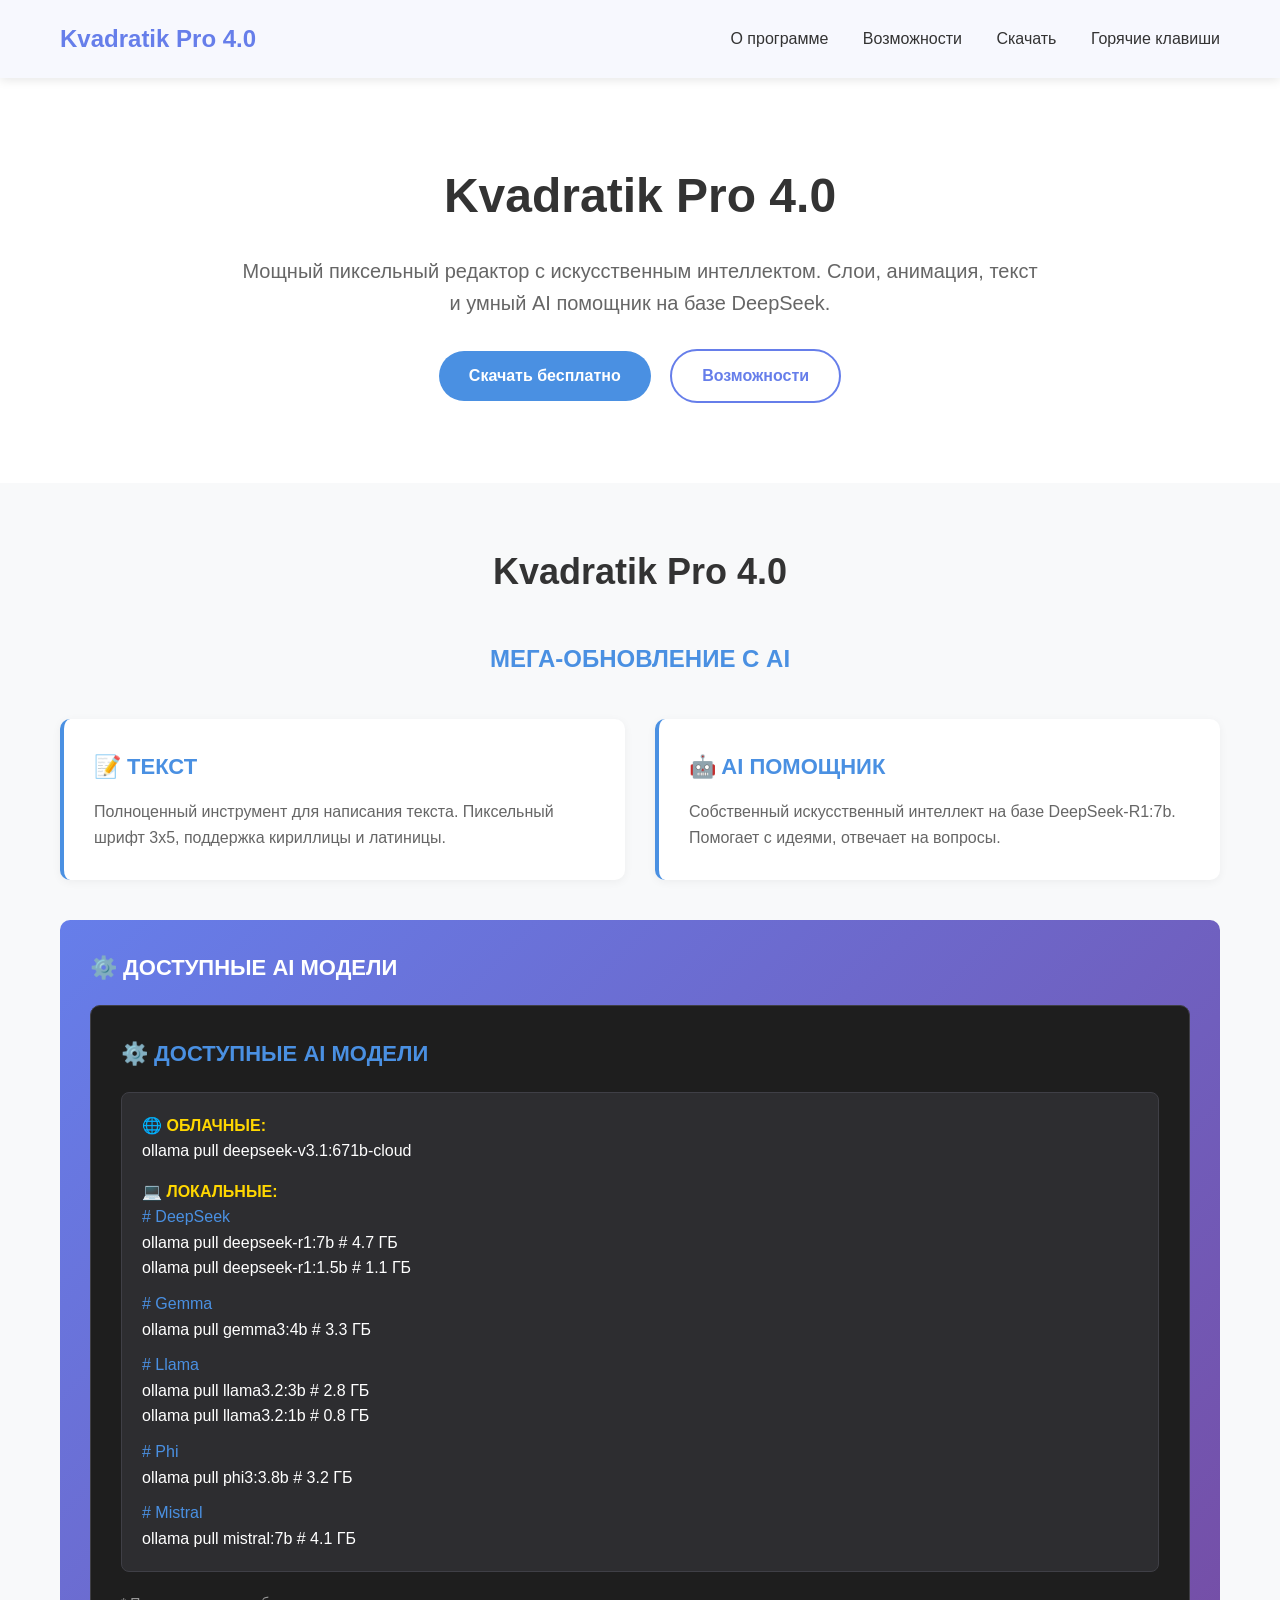
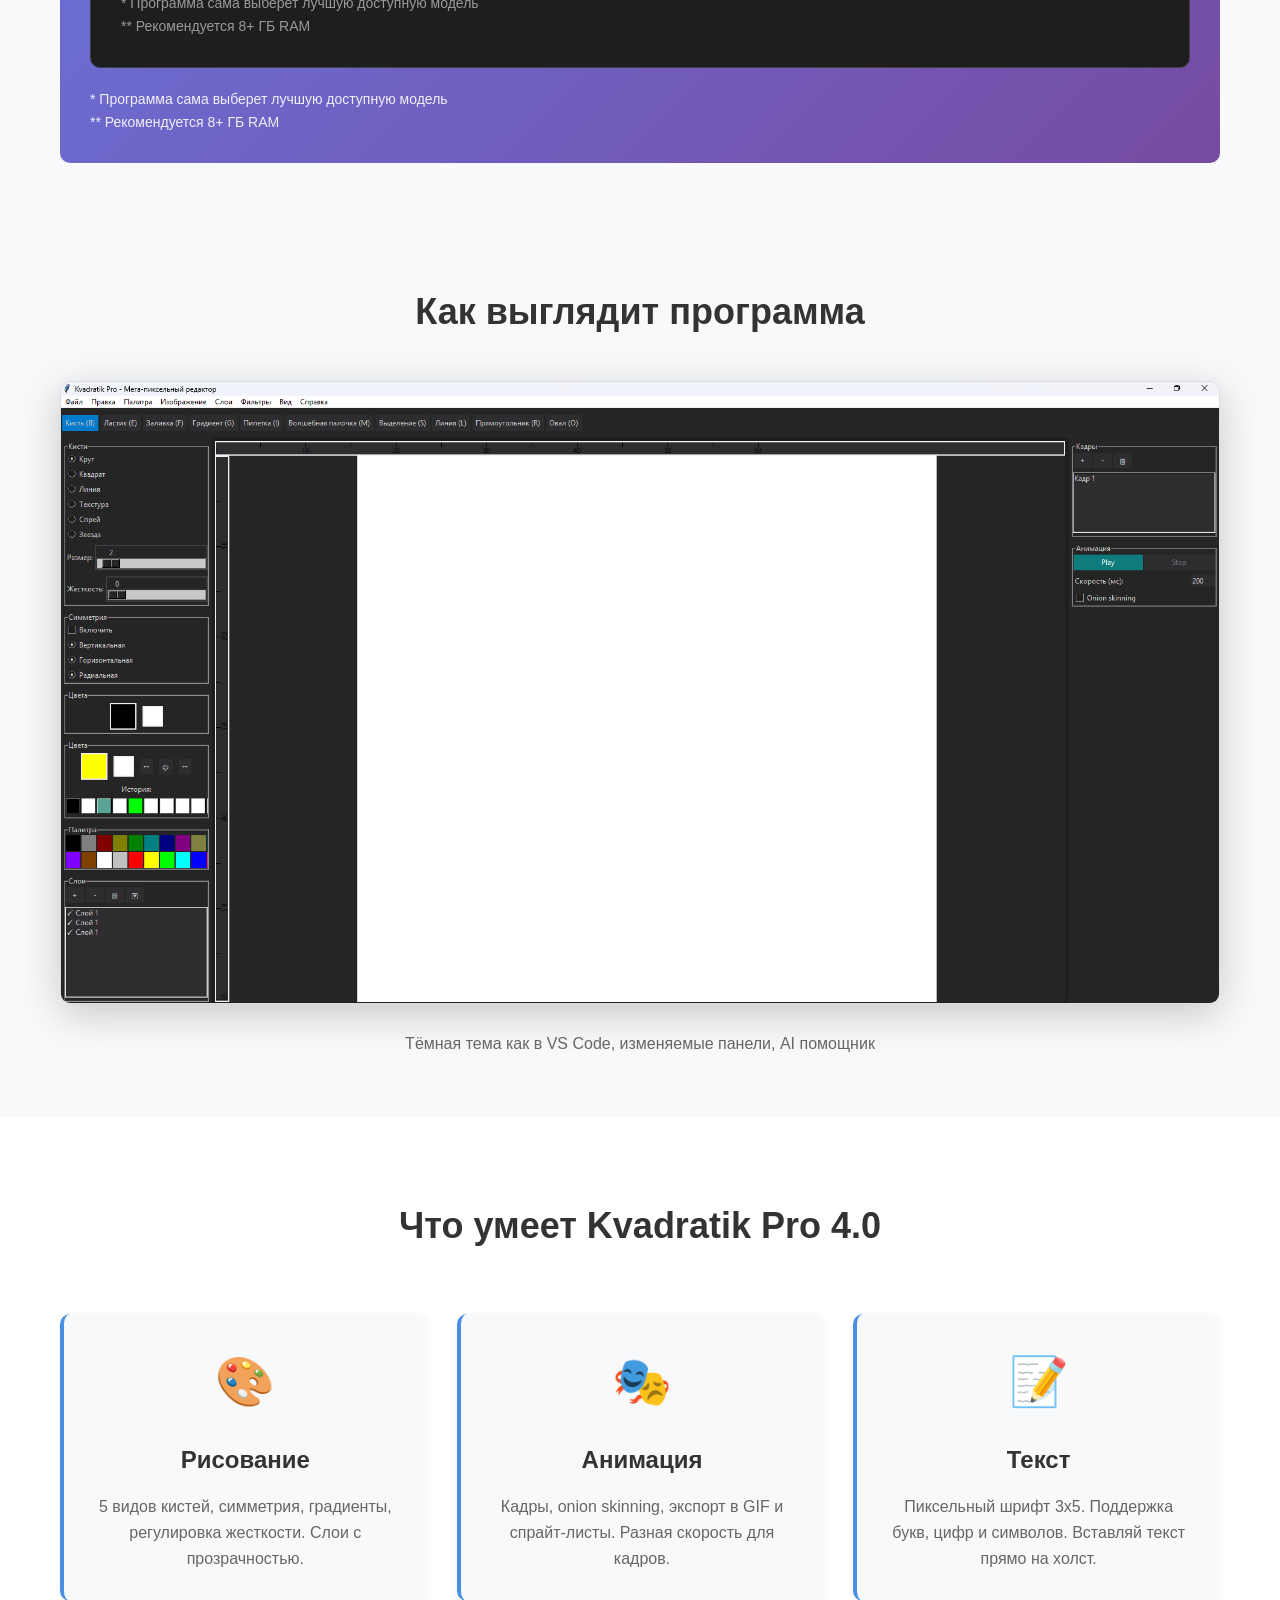
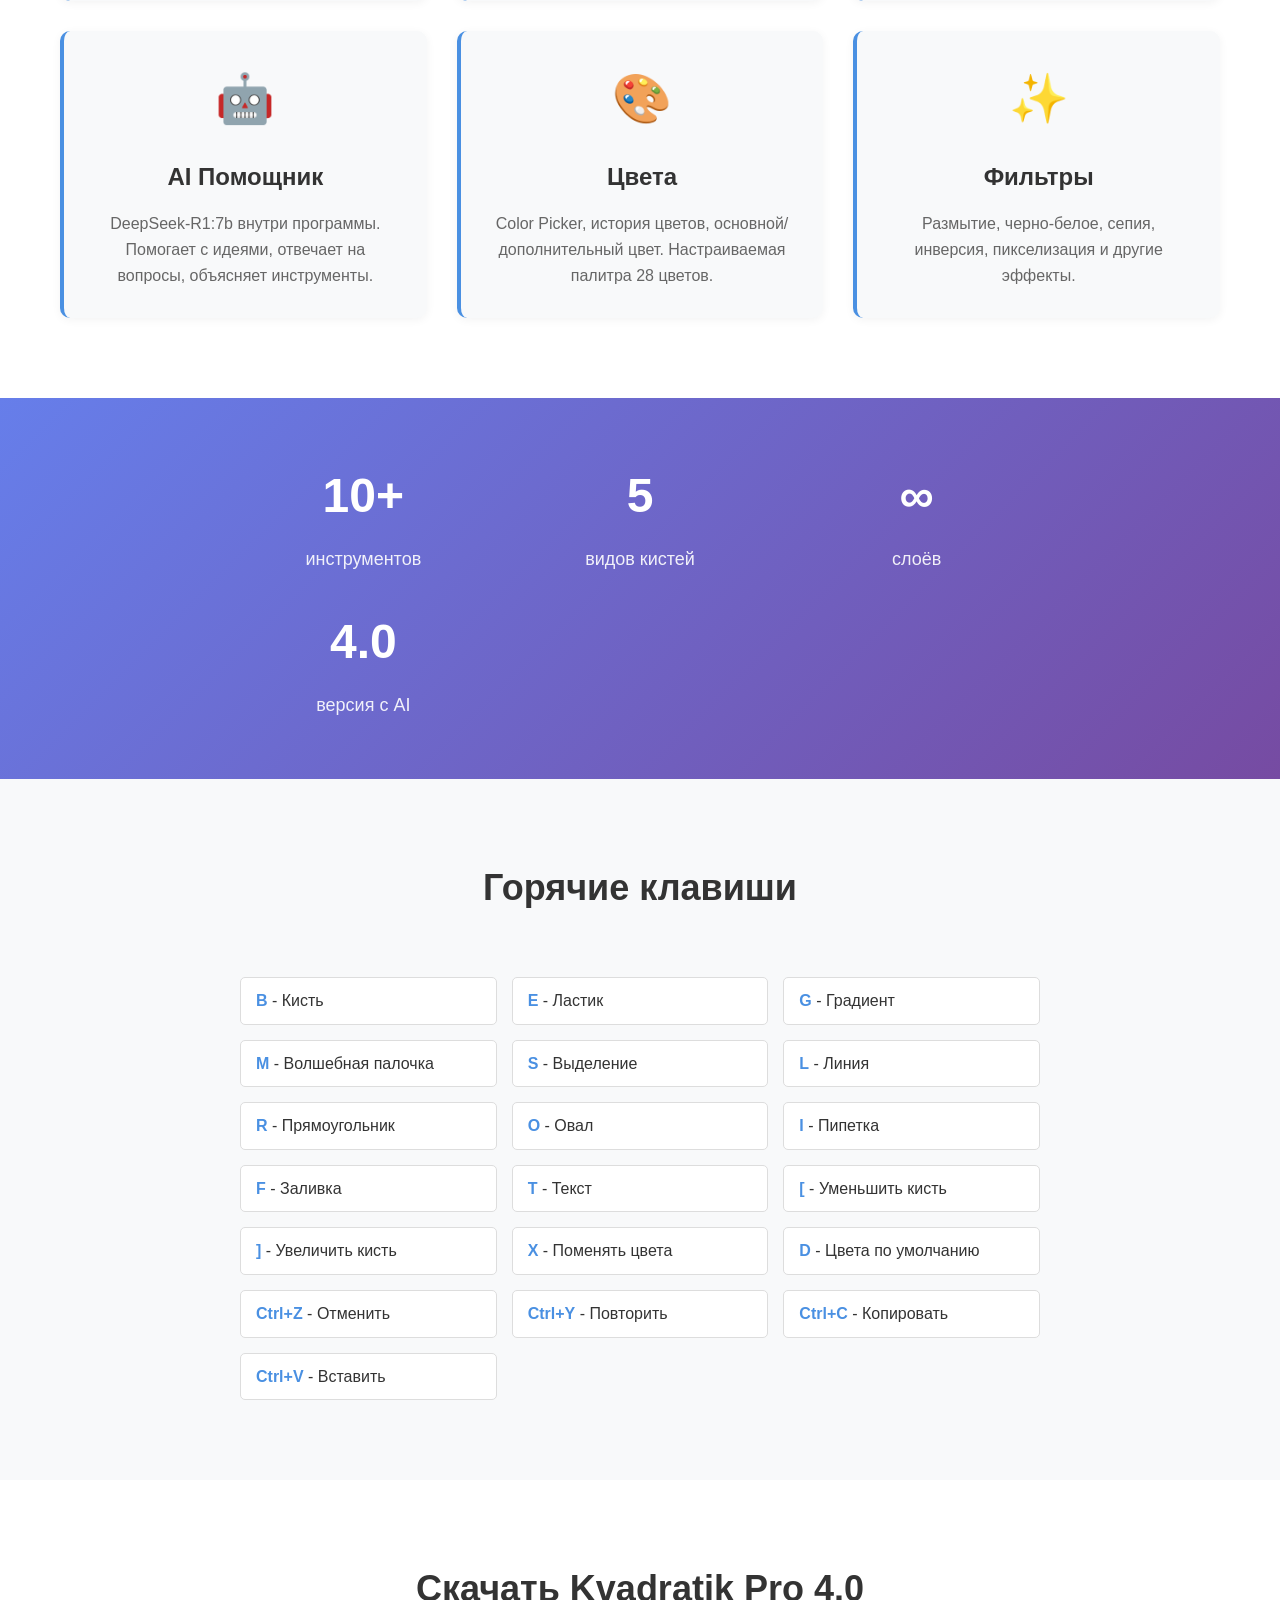
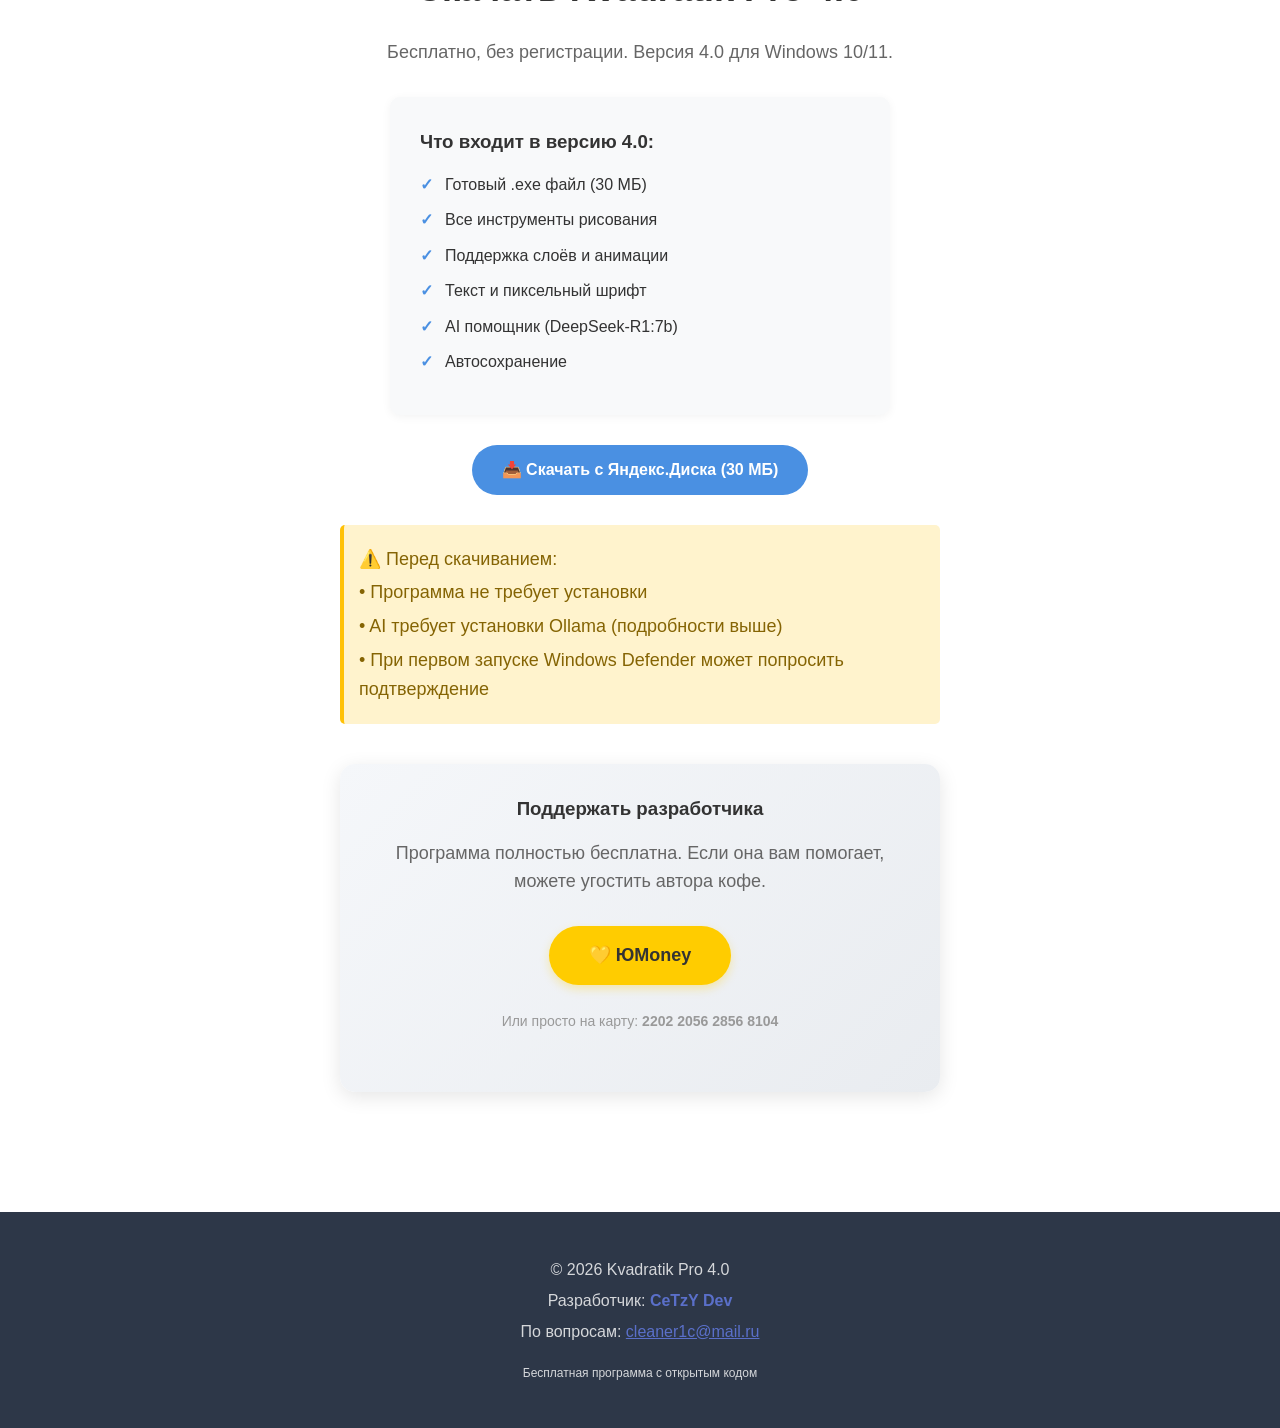
==== commit 90255a38: "Update index.html" ====
--- a/index.html
+++ b/index.html
@@ -83,21 +83,37 @@
             <div style="background: linear-gradient(135deg, #667eea 0%, #764ba2 100%); padding: 30px; border-radius: 10px; color: white;">
                 <h4 style="font-size: 22px; margin-bottom: 20px;">⚙️ ДОСТУПНЫЕ AI МОДЕЛИ</h4>
                 
-                <div style="background: rgba(255,255,255,0.1); padding: 20px; border-radius: 8px; font-family: monospace;">
-                    <p style="color: #ffd700; font-weight: bold;">🌐 ОБЛАЧНЫЕ:</p>
-                    <p style="color: #fff;">ollama pull deepseek-v3.1:671b-cloud</p>
-                    
-                    <p style="color: #ffd700; font-weight: bold; margin-top: 15px;">💻 ЛОКАЛЬНЫЕ:</p>
-                    <p style="color: #4a90e2;"># DeepSeek</p>
-                    <p style="color: #fff;">ollama pull deepseek-r1:7b     # 4.7 ГБ</p>
-                    <p style="color: #fff;">ollama pull deepseek-r1:1.5b   # 1.1 ГБ</p>
-                    
-                    <p style="color: #4a90e2; margin-top: 10px;"># Gemma</p>
-                    <p style="color: #fff;">ollama pull gemma3:4b          # 3.3 ГБ</p>
-                    
-                    <p style="color: #4a90e2; margin-top: 10px;"># Llama</p>
-                    <p style="color: #fff;">ollama pull llama3.2:3b        # 2.8 ГБ</p>
-                </div>
+<div style="background: #1e1e1e; padding: 30px; border-radius: 10px; color: white; border: 1px solid #3f3f46;">
+    <h4 style="font-size: 22px; margin-bottom: 20px; color: #4a90e2;">⚙️ ДОСТУПНЫЕ AI МОДЕЛИ</h4>
+    
+    <div style="background: #2d2d30; padding: 20px; border-radius: 8px; font-family: monospace; border: 1px solid #3f3f46;">
+        <p style="color: #ffd700; font-weight: bold;">🌐 ОБЛАЧНЫЕ:</p>
+        <p style="color: #fff;">ollama pull deepseek-v3.1:671b-cloud</p>
+        
+        <p style="color: #ffd700; font-weight: bold; margin-top: 15px;">💻 ЛОКАЛЬНЫЕ:</p>
+        <p style="color: #4a90e2;"># DeepSeek</p>
+        <p style="color: #fff;">ollama pull deepseek-r1:7b     # 4.7 ГБ</p>
+        <p style="color: #fff;">ollama pull deepseek-r1:1.5b   # 1.1 ГБ</p>
+        
+        <p style="color: #4a90e2; margin-top: 10px;"># Gemma</p>
+        <p style="color: #fff;">ollama pull gemma3:4b          # 3.3 ГБ</p>
+        
+        <p style="color: #4a90e2; margin-top: 10px;"># Llama</p>
+        <p style="color: #fff;">ollama pull llama3.2:3b        # 2.8 ГБ</p>
+        <p style="color: #fff;">ollama pull llama3.2:1b        # 0.8 ГБ</p>
+        
+        <p style="color: #4a90e2; margin-top: 10px;"># Phi</p>
+        <p style="color: #fff;">ollama pull phi3:3.8b          # 3.2 ГБ</p>
+        
+        <p style="color: #4a90e2; margin-top: 10px;"># Mistral</p>
+        <p style="color: #fff;">ollama pull mistral:7b         # 4.1 ГБ</p>
+    </div>
+    
+    <p style="font-size: 14px; margin-top: 20px; color: #999;">
+        * Программа сама выберет лучшую доступную модель<br>
+        ** Рекомендуется 8+ ГБ RAM
+    </p>
+</div>
                 
                 <p style="font-size: 14px; margin-top: 20px; opacity: 0.9;">
                     * Программа сама выберет лучшую доступную модель<br>
@@ -265,3 +281,4 @@
     </footer>
 </body>
 </html>
+
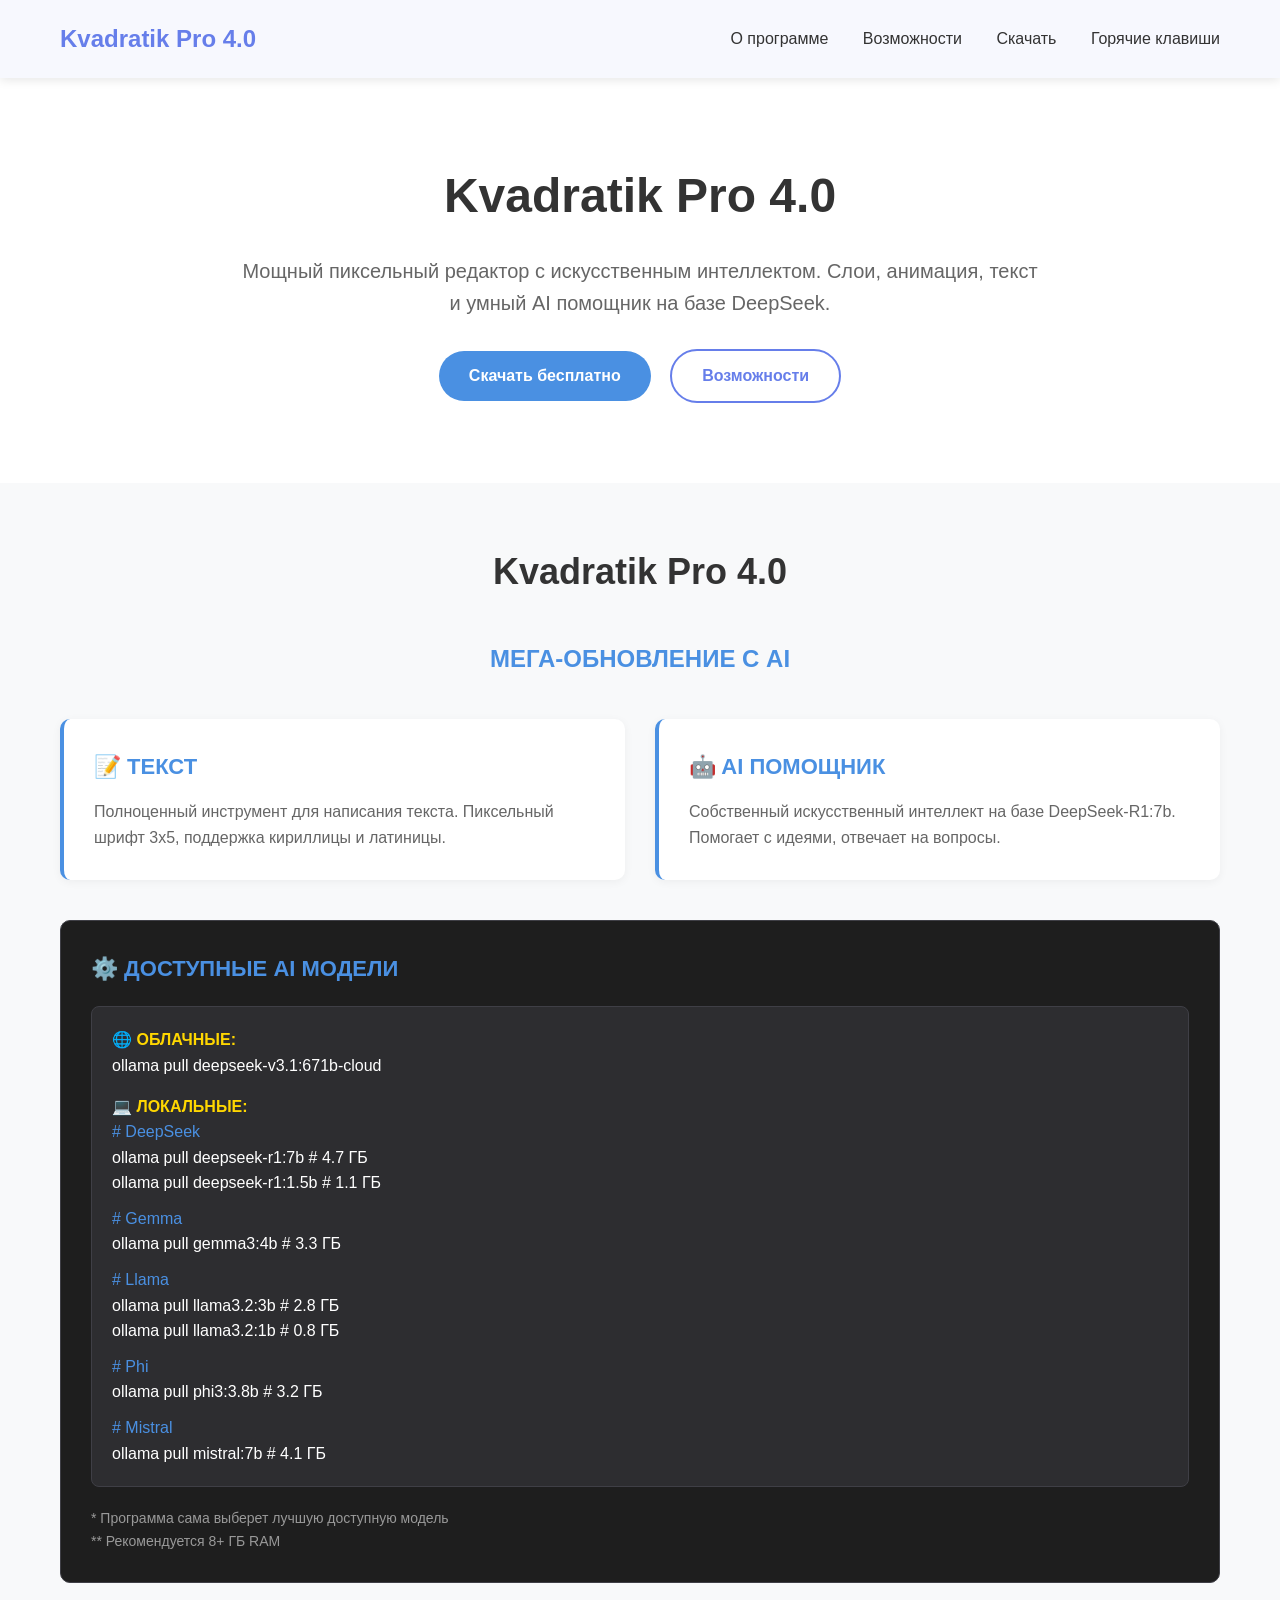
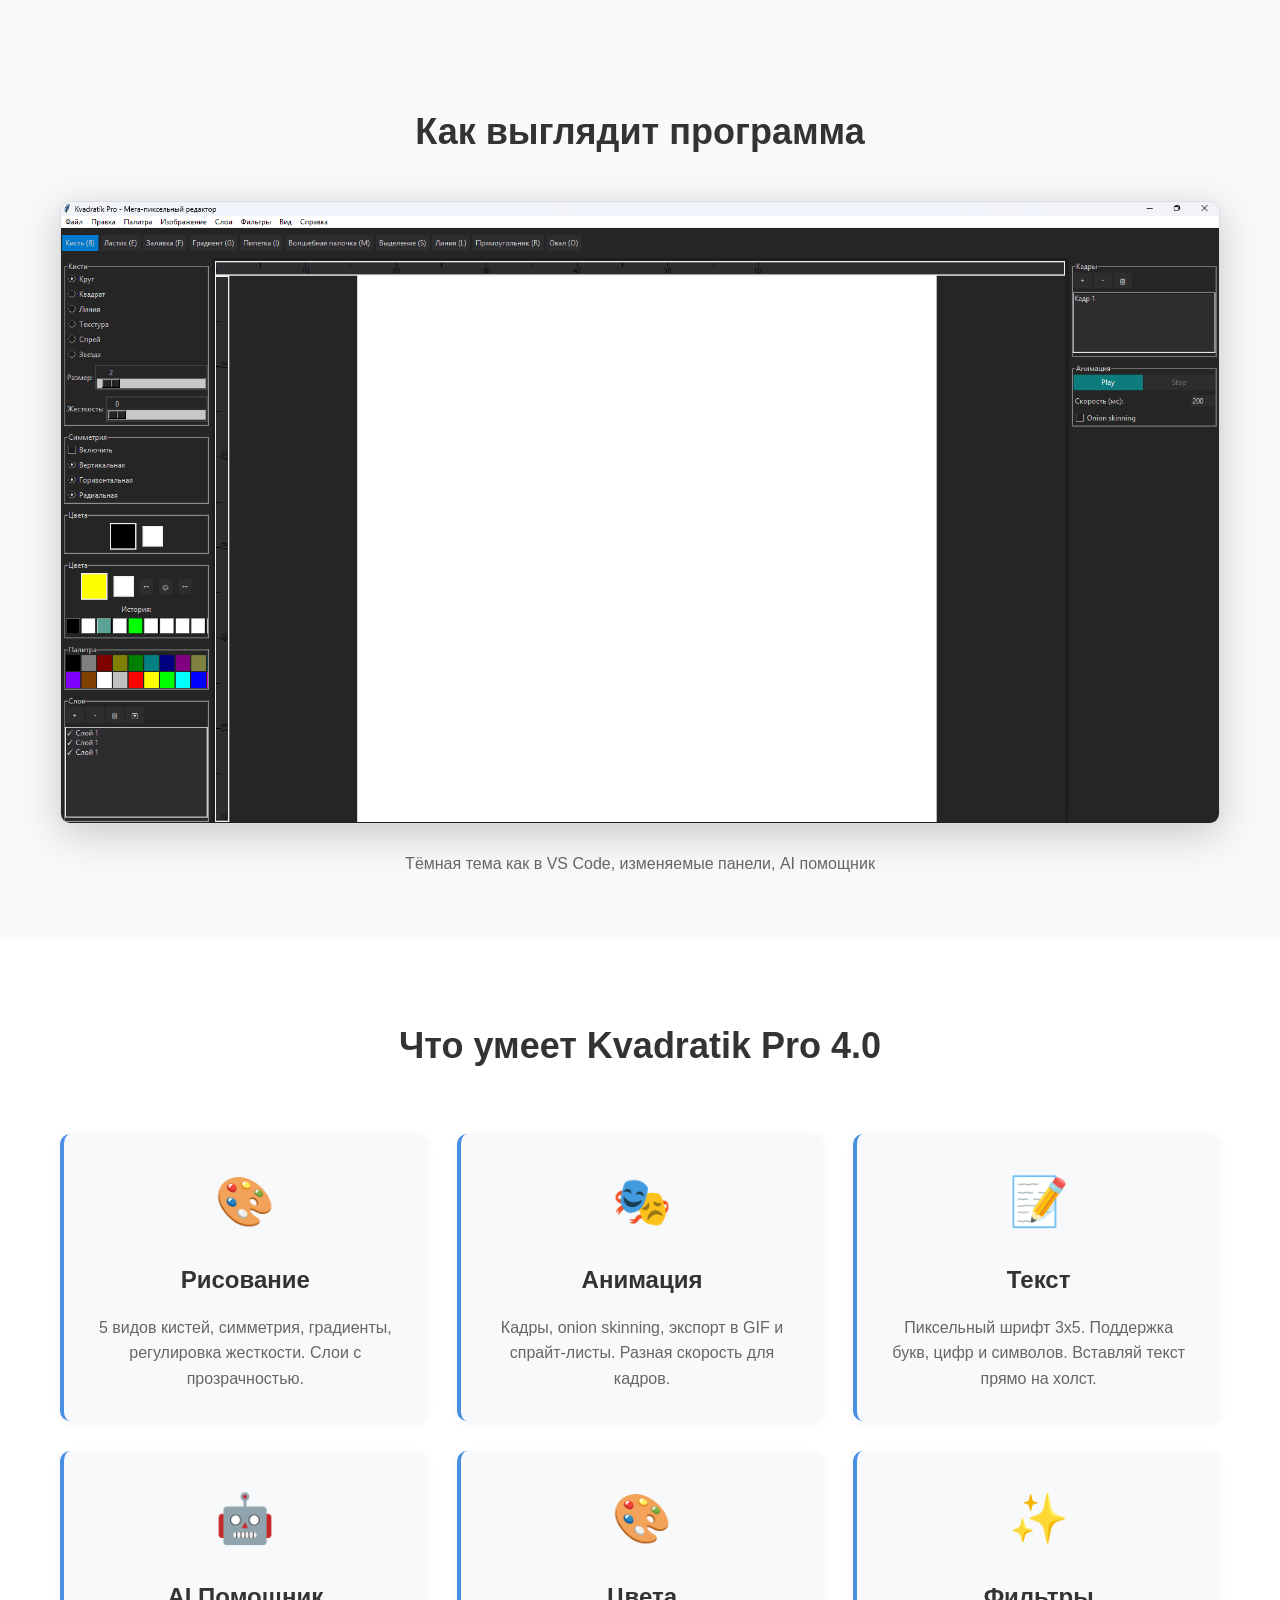
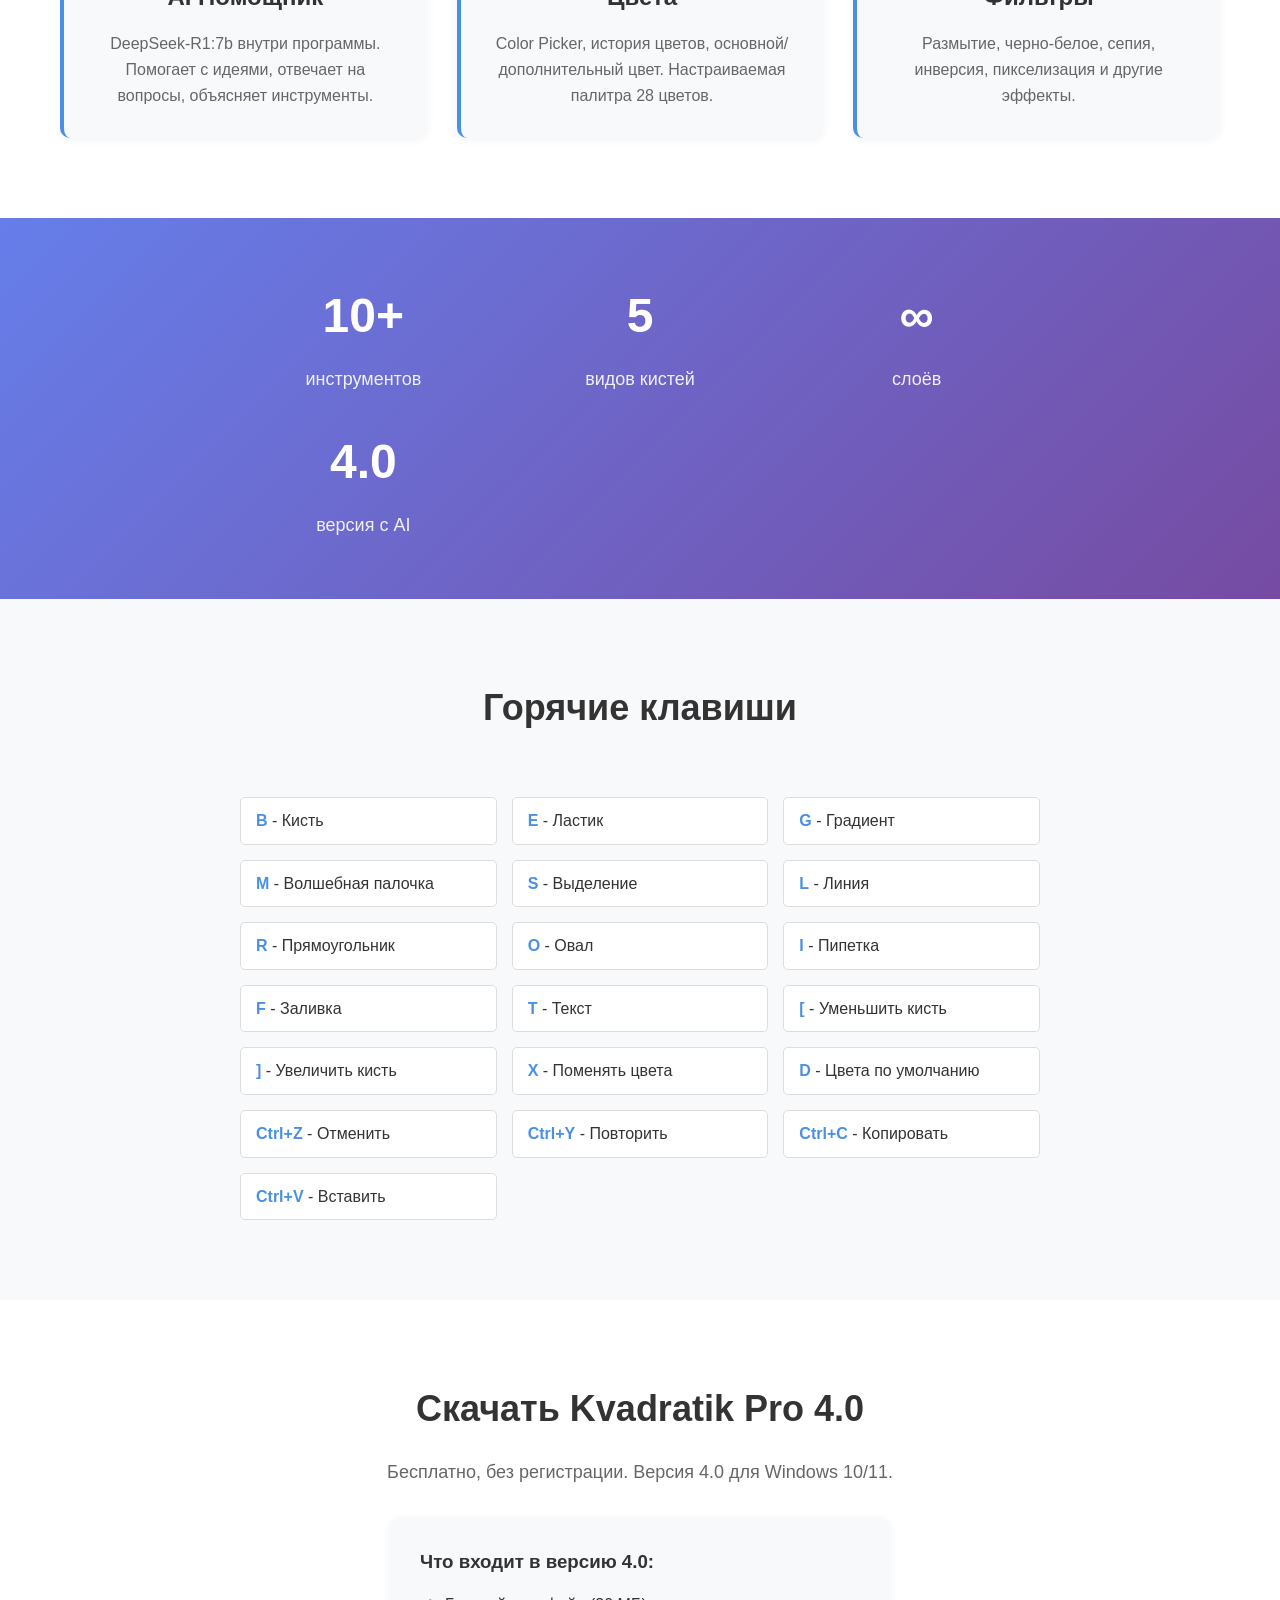
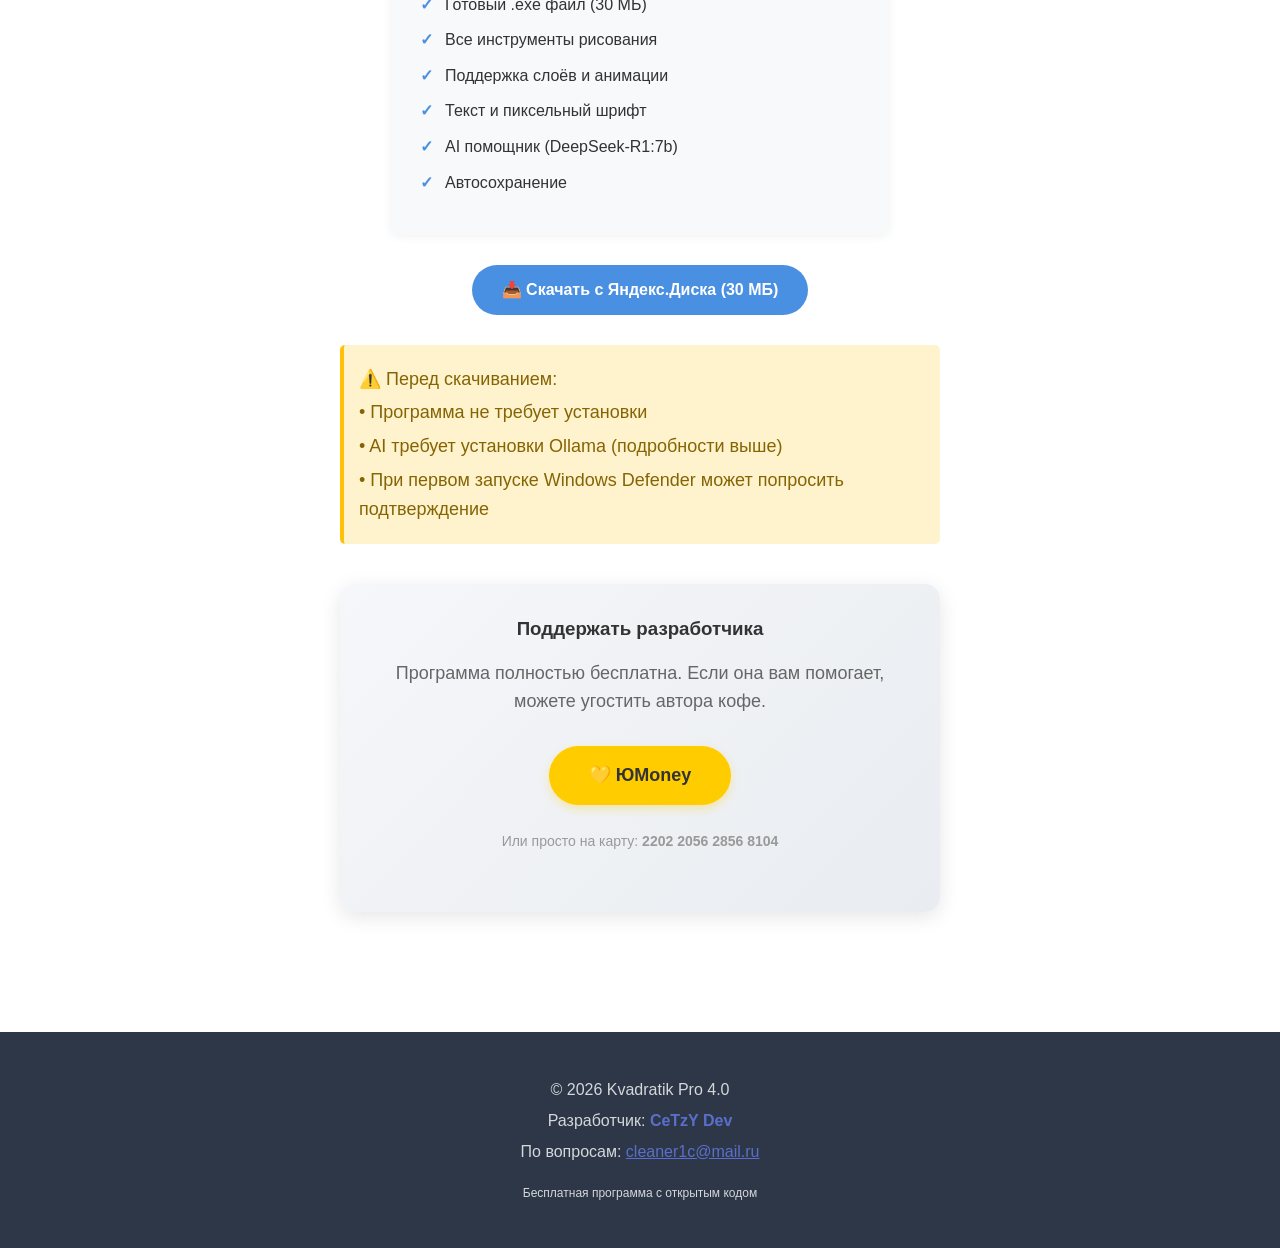
==== commit d896836c: "Update index.html" ====
--- a/index.html
+++ b/index.html
@@ -80,9 +80,6 @@
                 </div>
             </div>
             
-            <div style="background: linear-gradient(135deg, #667eea 0%, #764ba2 100%); padding: 30px; border-radius: 10px; color: white;">
-                <h4 style="font-size: 22px; margin-bottom: 20px;">⚙️ ДОСТУПНЫЕ AI МОДЕЛИ</h4>
-                
 <div style="background: #1e1e1e; padding: 30px; border-radius: 10px; color: white; border: 1px solid #3f3f46;">
     <h4 style="font-size: 22px; margin-bottom: 20px; color: #4a90e2;">⚙️ ДОСТУПНЫЕ AI МОДЕЛИ</h4>
     
@@ -114,13 +111,6 @@
         ** Рекомендуется 8+ ГБ RAM
     </p>
 </div>
-                
-                <p style="font-size: 14px; margin-top: 20px; opacity: 0.9;">
-                    * Программа сама выберет лучшую доступную модель<br>
-                    ** Рекомендуется 8+ ГБ RAM
-                </p>
-            </div>
-        </div>
     </section>
     
     <section class="screenshot">
@@ -282,3 +272,4 @@
 </body>
 </html>
 
+
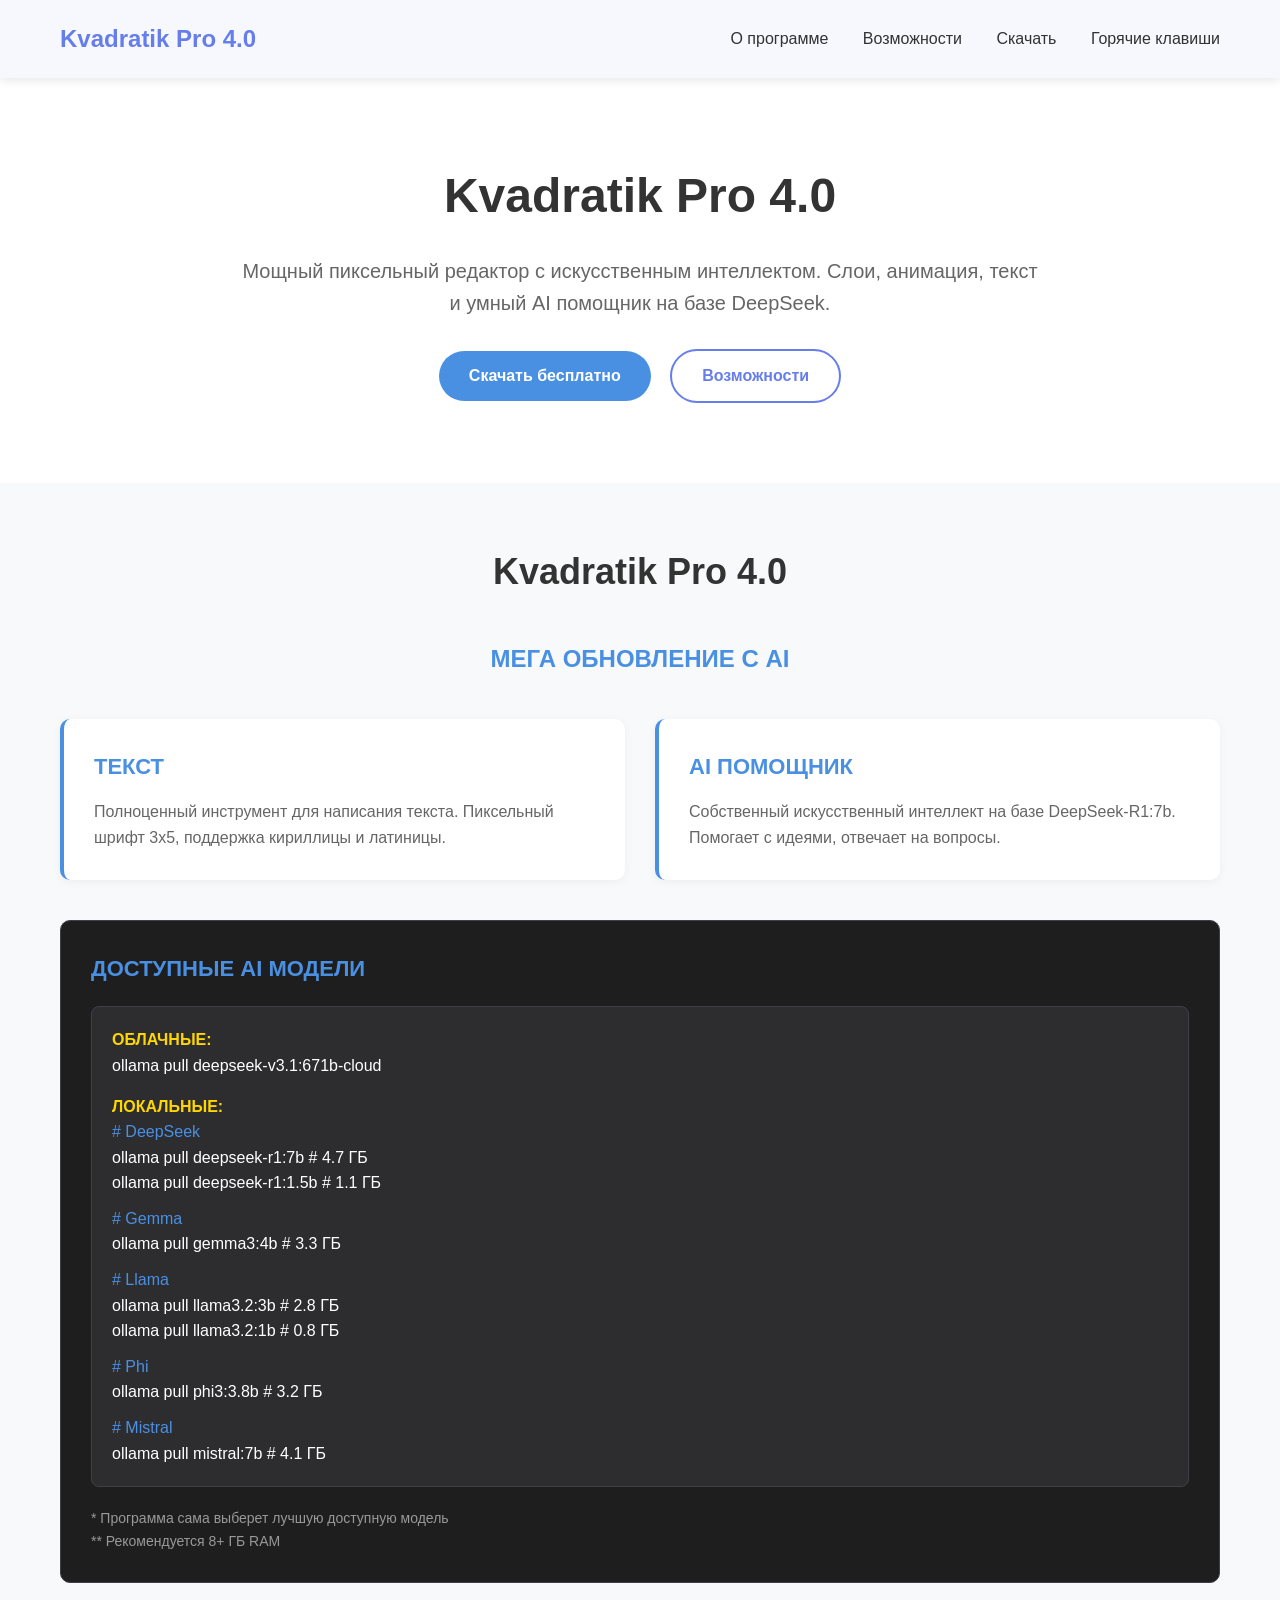
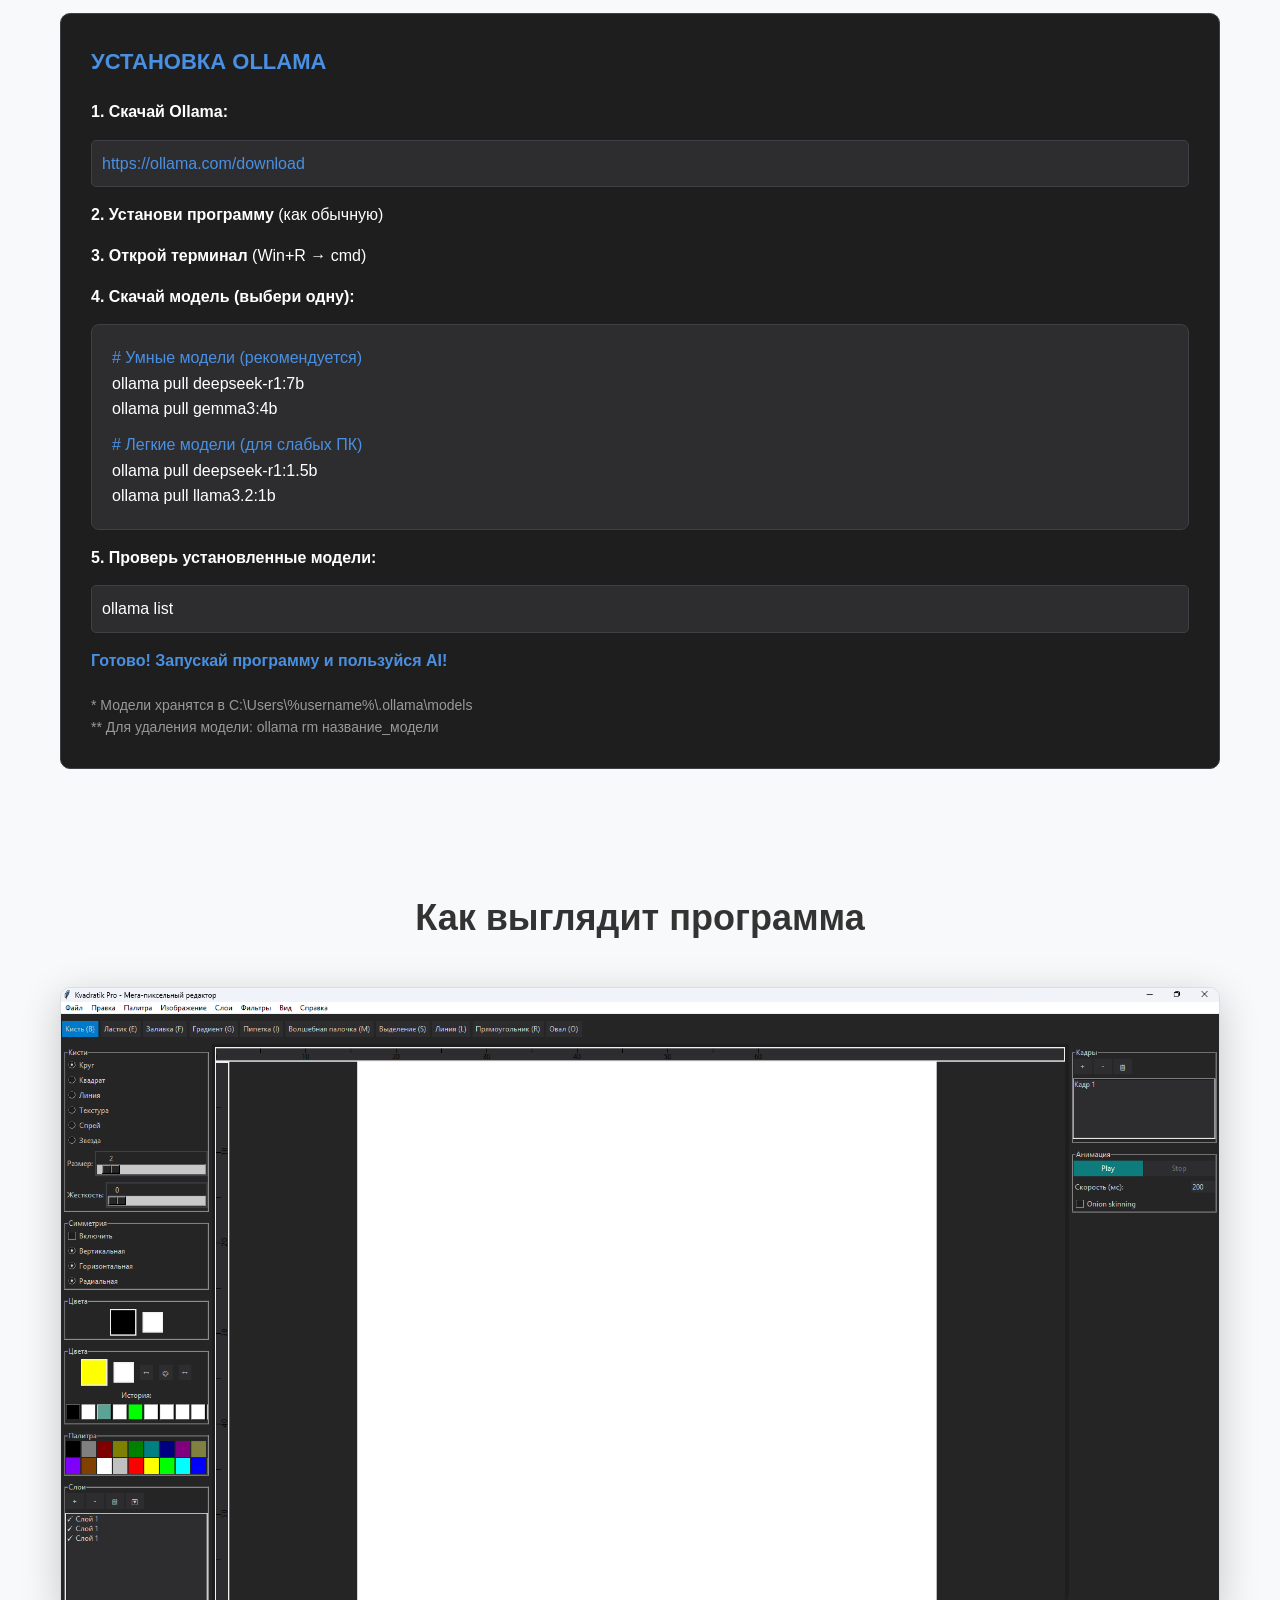
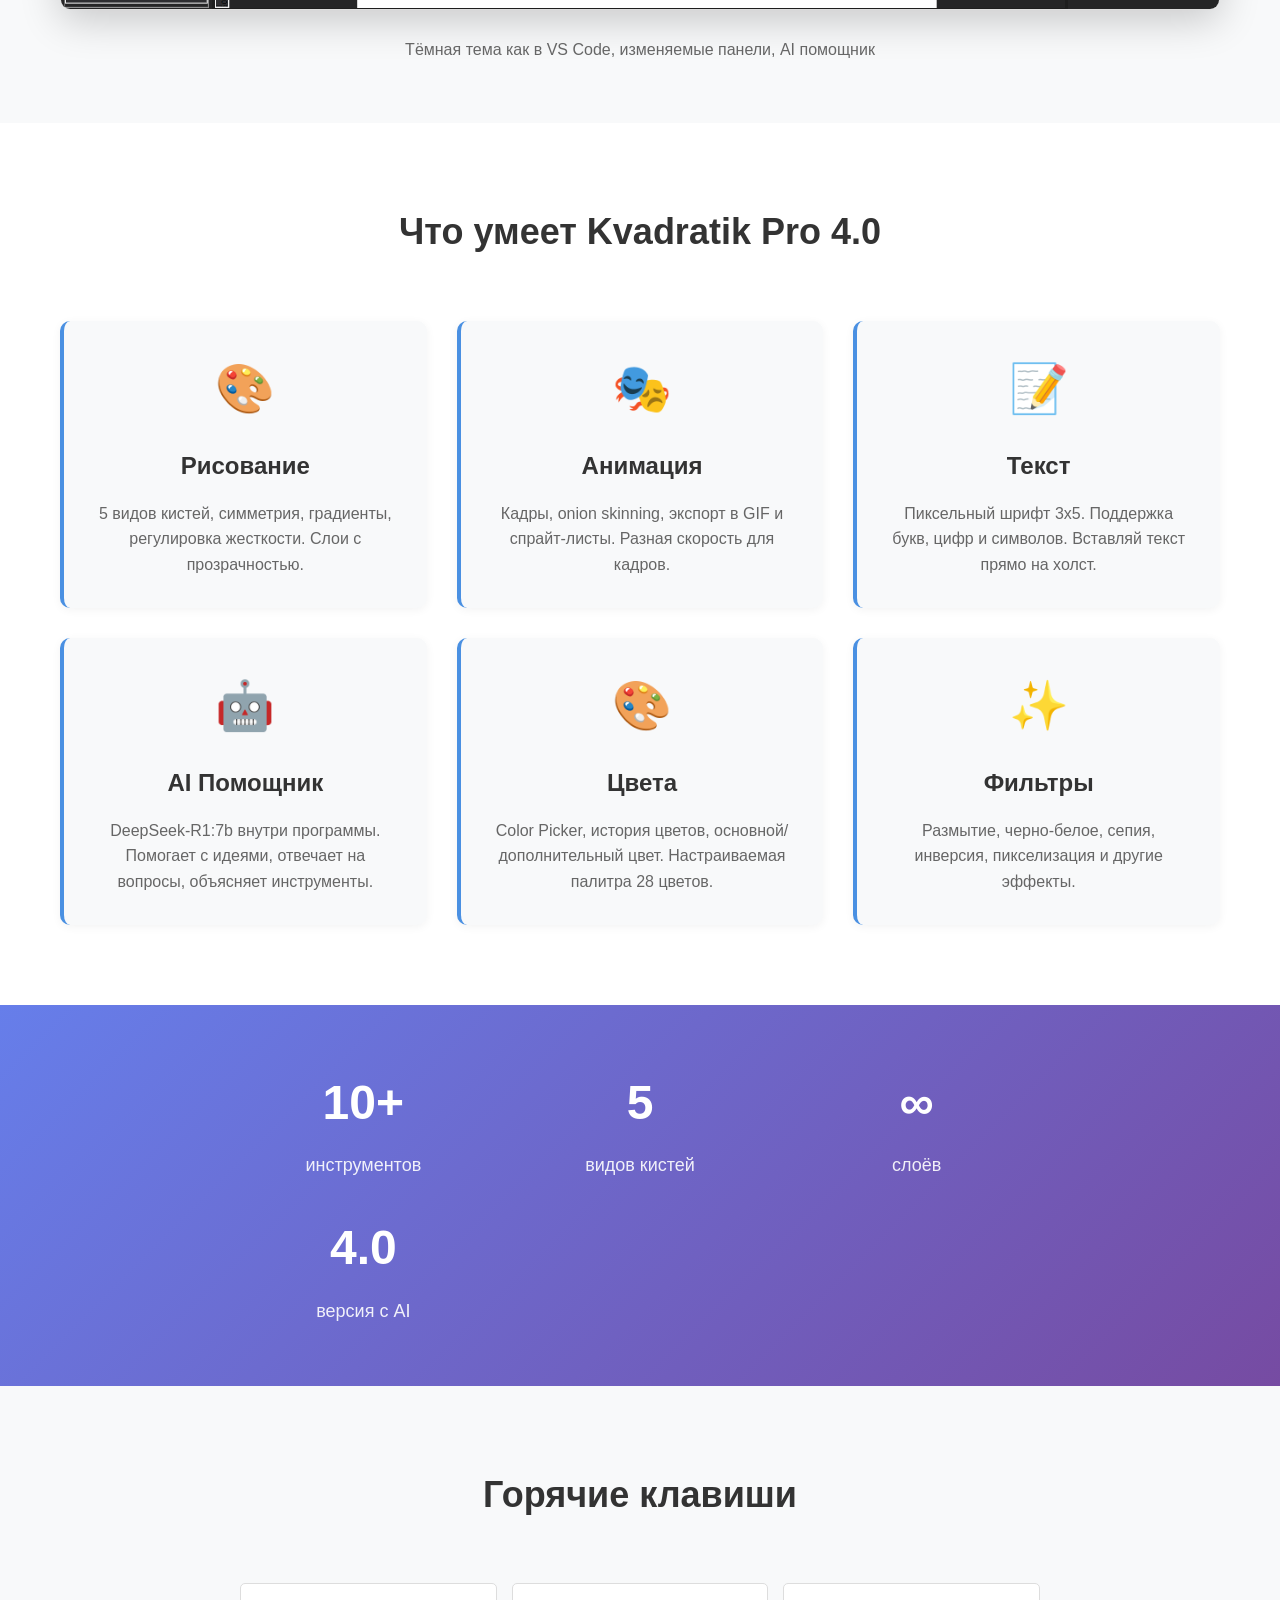
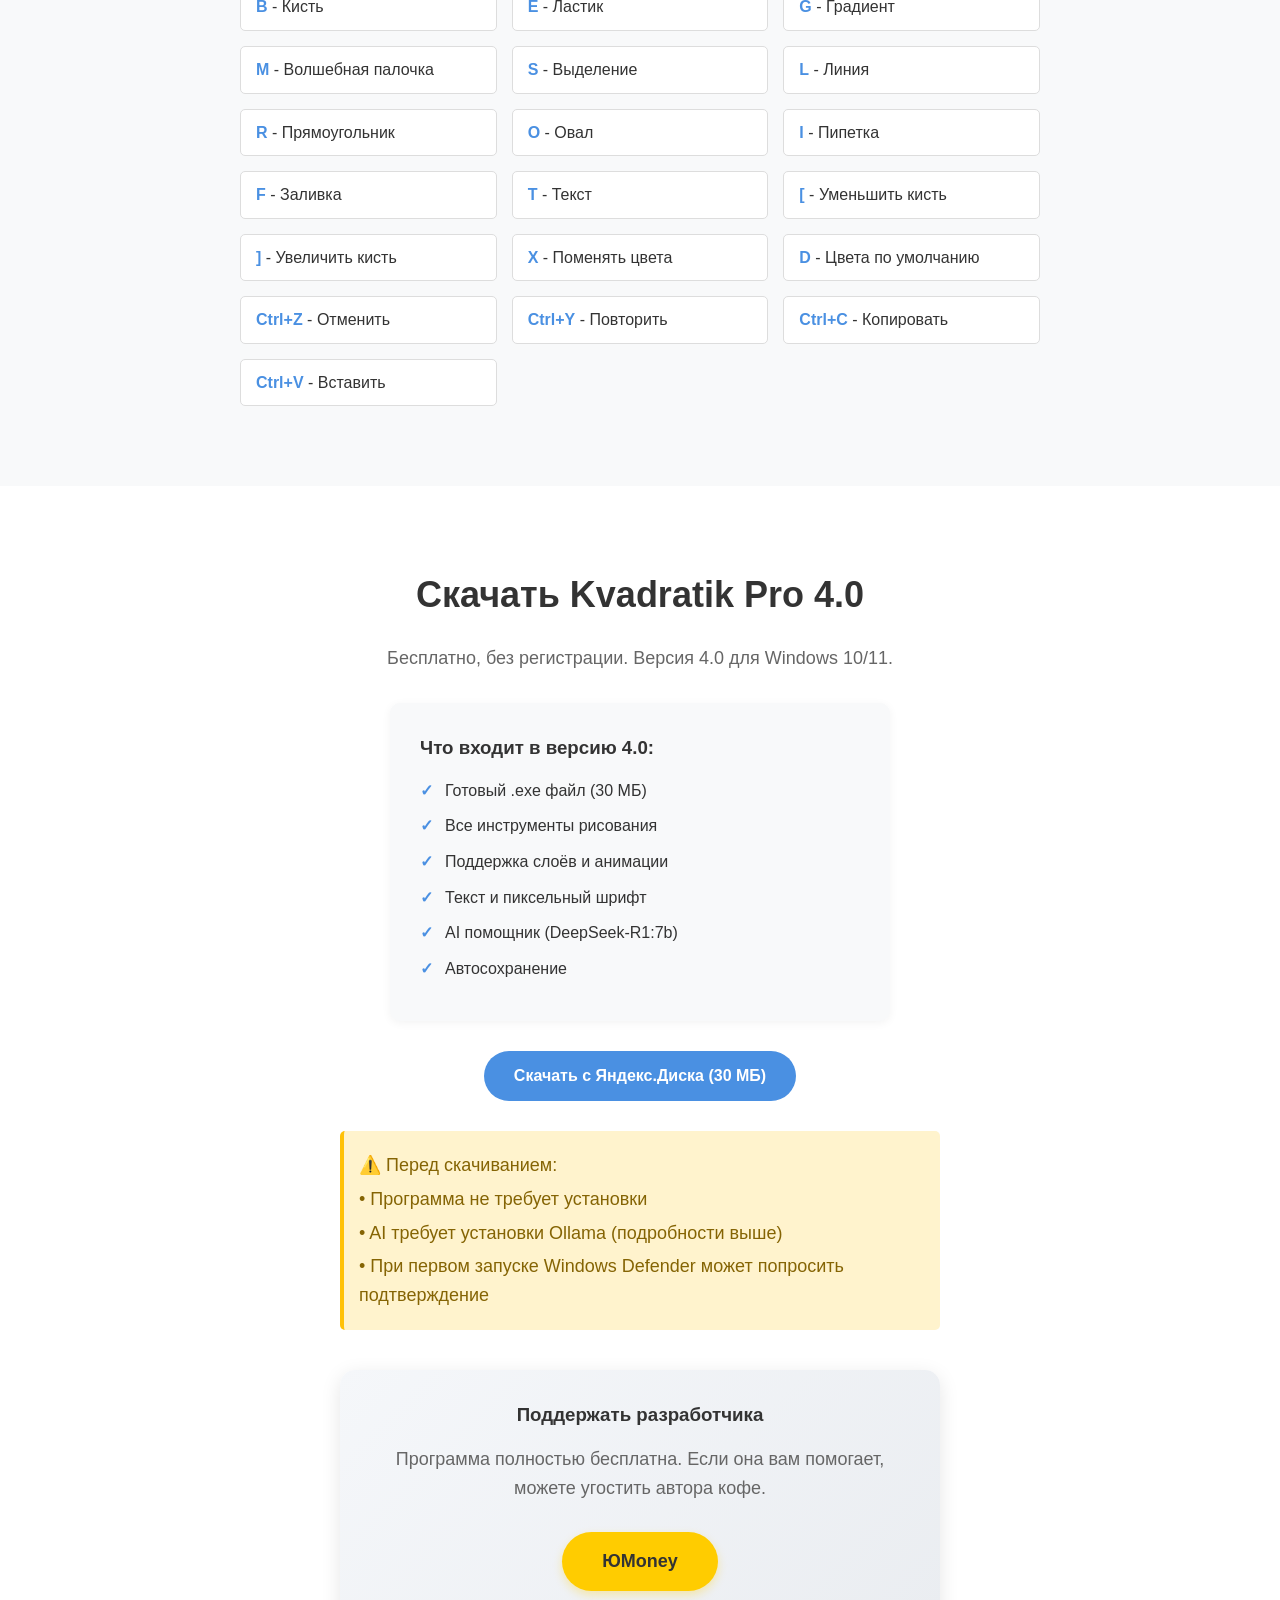
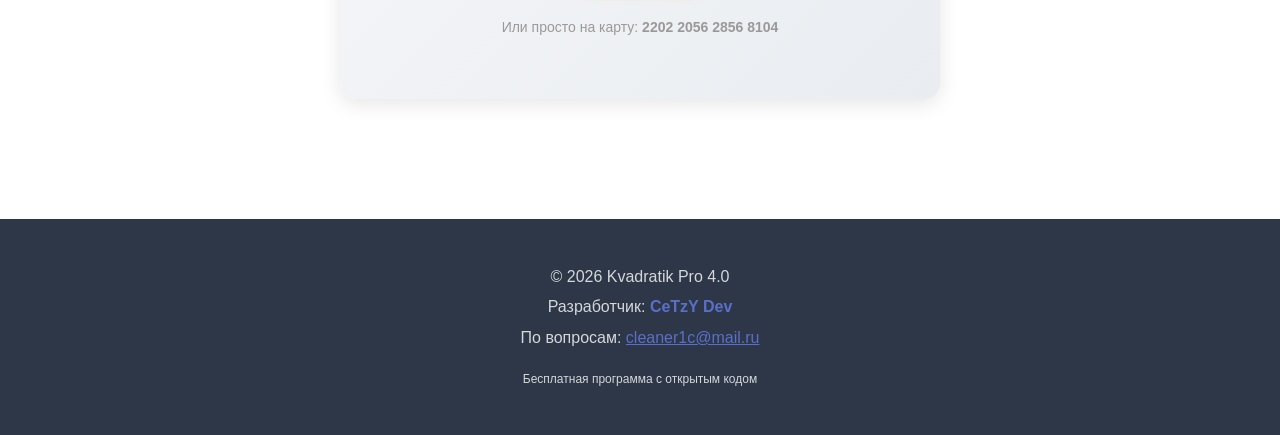
==== commit 52965d52: "Update index.html" ====
--- a/index.html
+++ b/index.html
@@ -66,51 +66,89 @@
     <section style="background: #f8f9fa; padding: 60px 0;">
         <div class="container">
             <h2 style="text-align: center; font-size: 36px; margin-bottom: 40px; color: #333;">Kvadratik Pro 4.0</h2>
-            <h3 style="text-align: center; font-size: 24px; margin-bottom: 40px; color: #4a90e2;">МЕГА-ОБНОВЛЕНИЕ С AI</h3>
+            <h3 style="text-align: center; font-size: 24px; margin-bottom: 40px; color: #4a90e2;">МЕГА ОБНОВЛЕНИЕ С AI</h3>
             
             <div style="display: grid; grid-template-columns: repeat(auto-fit, minmax(300px, 1fr)); gap: 30px; margin-bottom: 40px;">
                 <div style="background: white; padding: 30px; border-radius: 10px; border-left: 4px solid #4a90e2; box-shadow: 0 2px 10px rgba(0,0,0,0.05);">
-                    <h4 style="font-size: 22px; color: #4a90e2; margin-bottom: 15px;">📝 ТЕКСТ</h4>
+                    <h4 style="font-size: 22px; color: #4a90e2; margin-bottom: 15px;">ТЕКСТ</h4>
                     <p style="color: #666;">Полноценный инструмент для написания текста. Пиксельный шрифт 3x5, поддержка кириллицы и латиницы.</p>
                 </div>
                 
                 <div style="background: white; padding: 30px; border-radius: 10px; border-left: 4px solid #4a90e2; box-shadow: 0 2px 10px rgba(0,0,0,0.05);">
-                    <h4 style="font-size: 22px; color: #4a90e2; margin-bottom: 15px;">🤖 AI ПОМОЩНИК</h4>
+                    <h4 style="font-size: 22px; color: #4a90e2; margin-bottom: 15px;">AI ПОМОЩНИК</h4>
                     <p style="color: #666;">Собственный искусственный интеллект на базе DeepSeek-R1:7b. Помогает с идеями, отвечает на вопросы.</p>
                 </div>
             </div>
             
-<div style="background: #1e1e1e; padding: 30px; border-radius: 10px; color: white; border: 1px solid #3f3f46;">
-    <h4 style="font-size: 22px; margin-bottom: 20px; color: #4a90e2;">⚙️ ДОСТУПНЫЕ AI МОДЕЛИ</h4>
-    
-    <div style="background: #2d2d30; padding: 20px; border-radius: 8px; font-family: monospace; border: 1px solid #3f3f46;">
-        <p style="color: #ffd700; font-weight: bold;">🌐 ОБЛАЧНЫЕ:</p>
-        <p style="color: #fff;">ollama pull deepseek-v3.1:671b-cloud</p>
-        
-        <p style="color: #ffd700; font-weight: bold; margin-top: 15px;">💻 ЛОКАЛЬНЫЕ:</p>
-        <p style="color: #4a90e2;"># DeepSeek</p>
-        <p style="color: #fff;">ollama pull deepseek-r1:7b     # 4.7 ГБ</p>
-        <p style="color: #fff;">ollama pull deepseek-r1:1.5b   # 1.1 ГБ</p>
-        
-        <p style="color: #4a90e2; margin-top: 10px;"># Gemma</p>
-        <p style="color: #fff;">ollama pull gemma3:4b          # 3.3 ГБ</p>
-        
-        <p style="color: #4a90e2; margin-top: 10px;"># Llama</p>
-        <p style="color: #fff;">ollama pull llama3.2:3b        # 2.8 ГБ</p>
-        <p style="color: #fff;">ollama pull llama3.2:1b        # 0.8 ГБ</p>
-        
-        <p style="color: #4a90e2; margin-top: 10px;"># Phi</p>
-        <p style="color: #fff;">ollama pull phi3:3.8b          # 3.2 ГБ</p>
-        
-        <p style="color: #4a90e2; margin-top: 10px;"># Mistral</p>
-        <p style="color: #fff;">ollama pull mistral:7b         # 4.1 ГБ</p>
-    </div>
-    
-    <p style="font-size: 14px; margin-top: 20px; color: #999;">
-        * Программа сама выберет лучшую доступную модель<br>
-        ** Рекомендуется 8+ ГБ RAM
-    </p>
-</div>
+            <div style="background: #1e1e1e; padding: 30px; border-radius: 10px; color: white; border: 1px solid #3f3f46; margin-bottom: 30px;">
+                <h4 style="font-size: 22px; margin-bottom: 20px; color: #4a90e2;">ДОСТУПНЫЕ AI МОДЕЛИ</h4>
+                
+                <div style="background: #2d2d30; padding: 20px; border-radius: 8px; font-family: monospace; border: 1px solid #3f3f46;">
+                    <p style="color: #ffd700; font-weight: bold;">ОБЛАЧНЫЕ:</p>
+                    <p style="color: #fff;">ollama pull deepseek-v3.1:671b-cloud</p>
+                    
+                    <p style="color: #ffd700; font-weight: bold; margin-top: 15px;">ЛОКАЛЬНЫЕ:</p>
+                    <p style="color: #4a90e2;"># DeepSeek</p>
+                    <p style="color: #fff;">ollama pull deepseek-r1:7b     # 4.7 ГБ</p>
+                    <p style="color: #fff;">ollama pull deepseek-r1:1.5b   # 1.1 ГБ</p>
+                    
+                    <p style="color: #4a90e2; margin-top: 10px;"># Gemma</p>
+                    <p style="color: #fff;">ollama pull gemma3:4b          # 3.3 ГБ</p>
+                    
+                    <p style="color: #4a90e2; margin-top: 10px;"># Llama</p>
+                    <p style="color: #fff;">ollama pull llama3.2:3b        # 2.8 ГБ</p>
+                    <p style="color: #fff;">ollama pull llama3.2:1b        # 0.8 ГБ</p>
+                    
+                    <p style="color: #4a90e2; margin-top: 10px;"># Phi</p>
+                    <p style="color: #fff;">ollama pull phi3:3.8b          # 3.2 ГБ</p>
+                    
+                    <p style="color: #4a90e2; margin-top: 10px;"># Mistral</p>
+                    <p style="color: #fff;">ollama pull mistral:7b         # 4.1 ГБ</p>
+                </div>
+                
+                <p style="font-size: 14px; margin-top: 20px; color: #999;">
+                    * Программа сама выберет лучшую доступную модель<br>
+                    ** Рекомендуется 8+ ГБ RAM
+                </p>
+            </div>
+
+            <!-- ИНСТРУКЦИЯ ПО УСТАНОВКЕ OLLAMA -->
+            <div style="background: #1e1e1e; padding: 30px; border-radius: 10px; color: white; border: 1px solid #3f3f46;">
+                <h4 style="font-size: 22px; margin-bottom: 20px; color: #4a90e2;">УСТАНОВКА OLLAMA</h4>
+                
+                <p style="margin: 15px 0; color: #fff;"><strong>1. Скачай Ollama:</strong></p>
+                <div style="background: #2d2d30; padding: 10px; border-radius: 5px; margin: 10px 0; border: 1px solid #3f3f46;">
+                    <code style="color: #4a90e2;">https://ollama.com/download</code>
+                </div>
+                
+                <p style="margin: 15px 0; color: #fff;"><strong>2. Установи программу</strong> (как обычную)</p>
+                
+                <p style="margin: 15px 0; color: #fff;"><strong>3. Открой терминал</strong> (Win+R → cmd)</p>
+                
+                <p style="margin: 15px 0; color: #fff;"><strong>4. Скачай модель (выбери одну):</strong></p>
+                <div style="background: #2d2d30; padding: 20px; border-radius: 8px; font-family: monospace; border: 1px solid #3f3f46;">
+                    <p style="color: #4a90e2;"># Умные модели (рекомендуется)</p>
+                    <p style="color: #fff;">ollama pull deepseek-r1:7b</p>
+                    <p style="color: #fff;">ollama pull gemma3:4b</p>
+                    
+                    <p style="color: #4a90e2; margin-top: 10px;"># Легкие модели (для слабых ПК)</p>
+                    <p style="color: #fff;">ollama pull deepseek-r1:1.5b</p>
+                    <p style="color: #fff;">ollama pull llama3.2:1b</p>
+                </div>
+                
+                <p style="margin: 15px 0; color: #fff;"><strong>5. Проверь установленные модели:</strong></p>
+                <div style="background: #2d2d30; padding: 10px; border-radius: 5px; border: 1px solid #3f3f46;">
+                    <p style="color: #fff;">ollama list</p>
+                </div>
+                
+                <p style="margin: 15px 0; color: #4a90e2;"><strong>Готово! Запускай программу и пользуйся AI!</strong></p>
+                
+                <p style="font-size: 14px; margin-top: 20px; color: #999;">
+                    * Модели хранятся в C:\Users\%username%\.ollama\models<br>
+                    ** Для удаления модели: ollama rm название_модели
+                </p>
+            </div>
+        </div>
     </section>
     
     <section class="screenshot">
@@ -227,7 +265,7 @@
             </div>
             
             <div style="margin: 30px 0;">
-                <a href="https://disk.yandex.ru/d/Xu4DqZOEypRyHQ" class="btn btn-primary">📥 Скачать с Яндекс.Диска (30 МБ)</a>
+                <a href="https://disk.yandex.ru/d/Xu4DqZOEypRyHQ" class="btn btn-primary">Скачать с Яндекс.Диска (30 МБ)</a>
             </div>
             
             <div class="warning-box">
@@ -250,7 +288,7 @@
                               border-radius: 50px; text-decoration: none; font-weight: bold; font-size: 18px;
                               box-shadow: 0 4px 10px rgba(255,204,0,0.3); transition: transform 0.3s;
                               margin: 5px;">
-                        💛 ЮMoney
+                        ЮMoney
                     </a>
                     
                     <p style="margin-top: 20px; color: #999; font-size: 14px;">
@@ -271,5 +309,3 @@
     </footer>
 </body>
 </html>
-
-
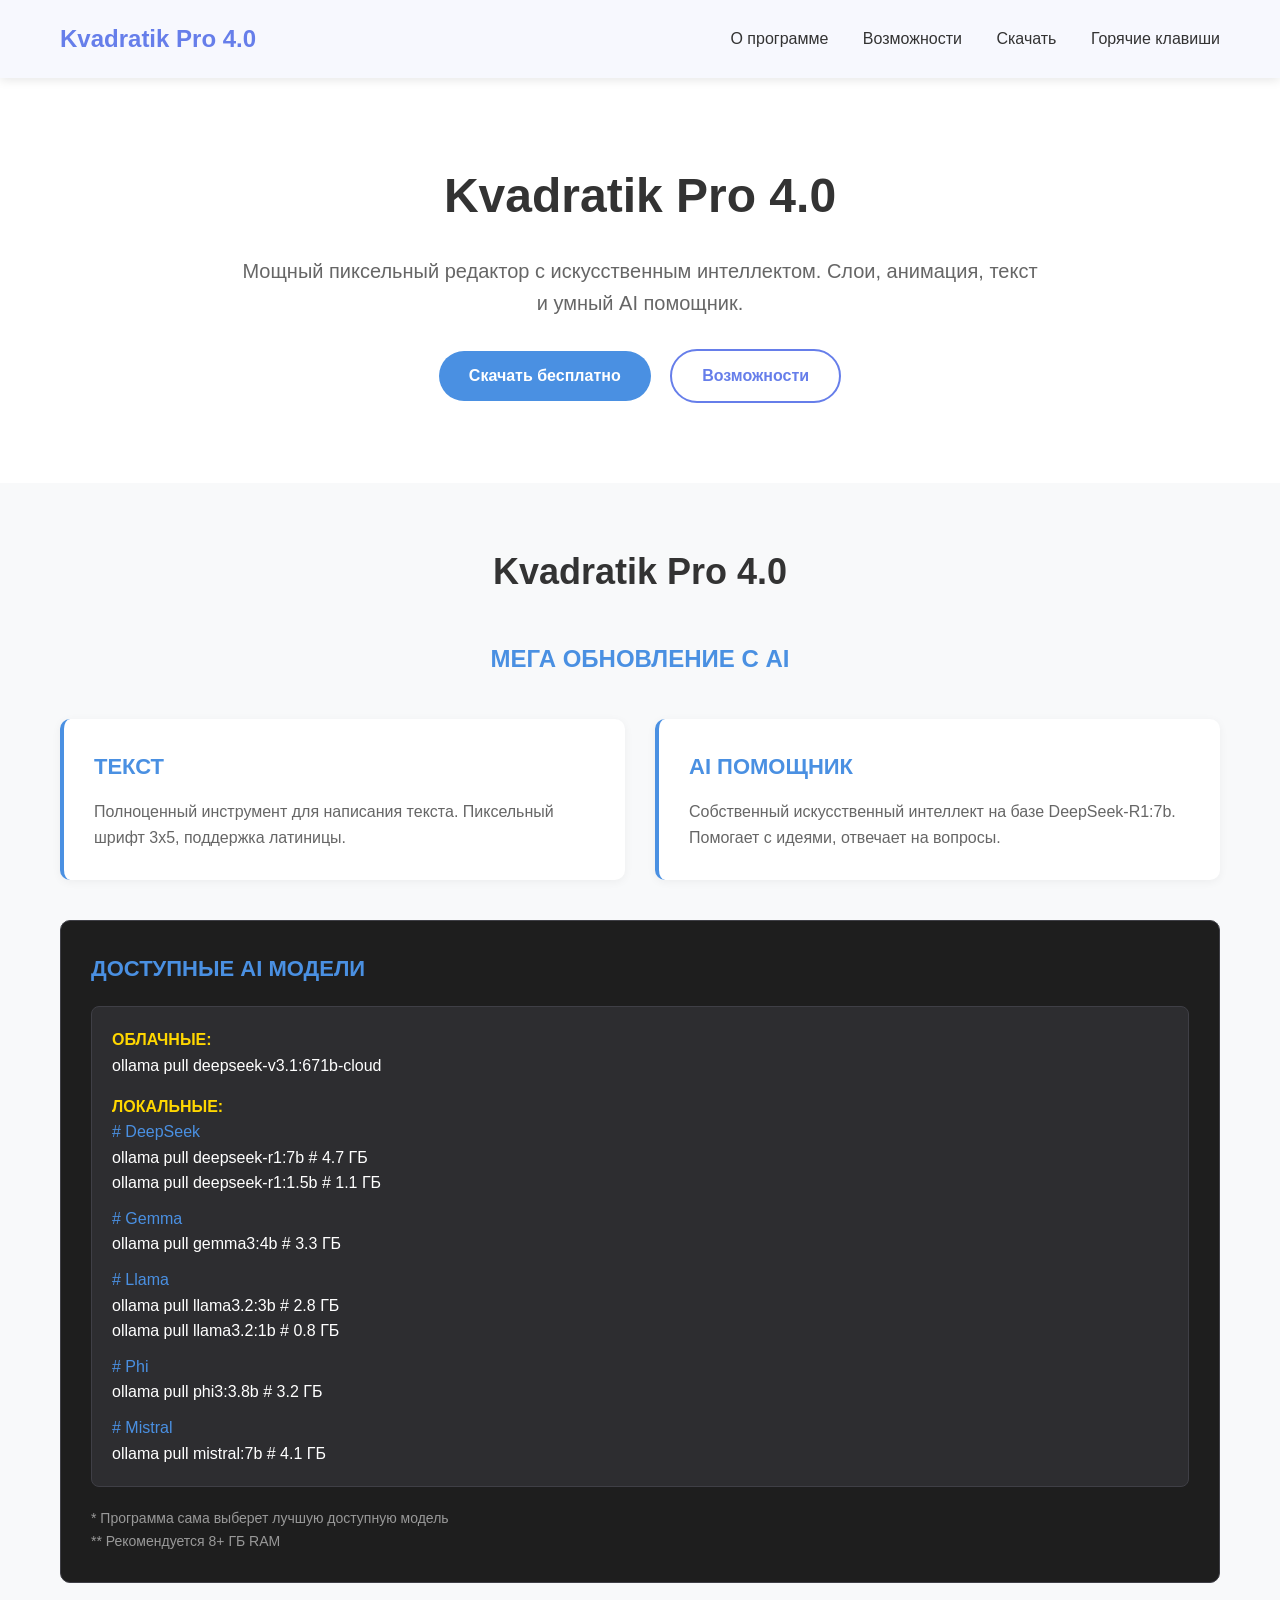
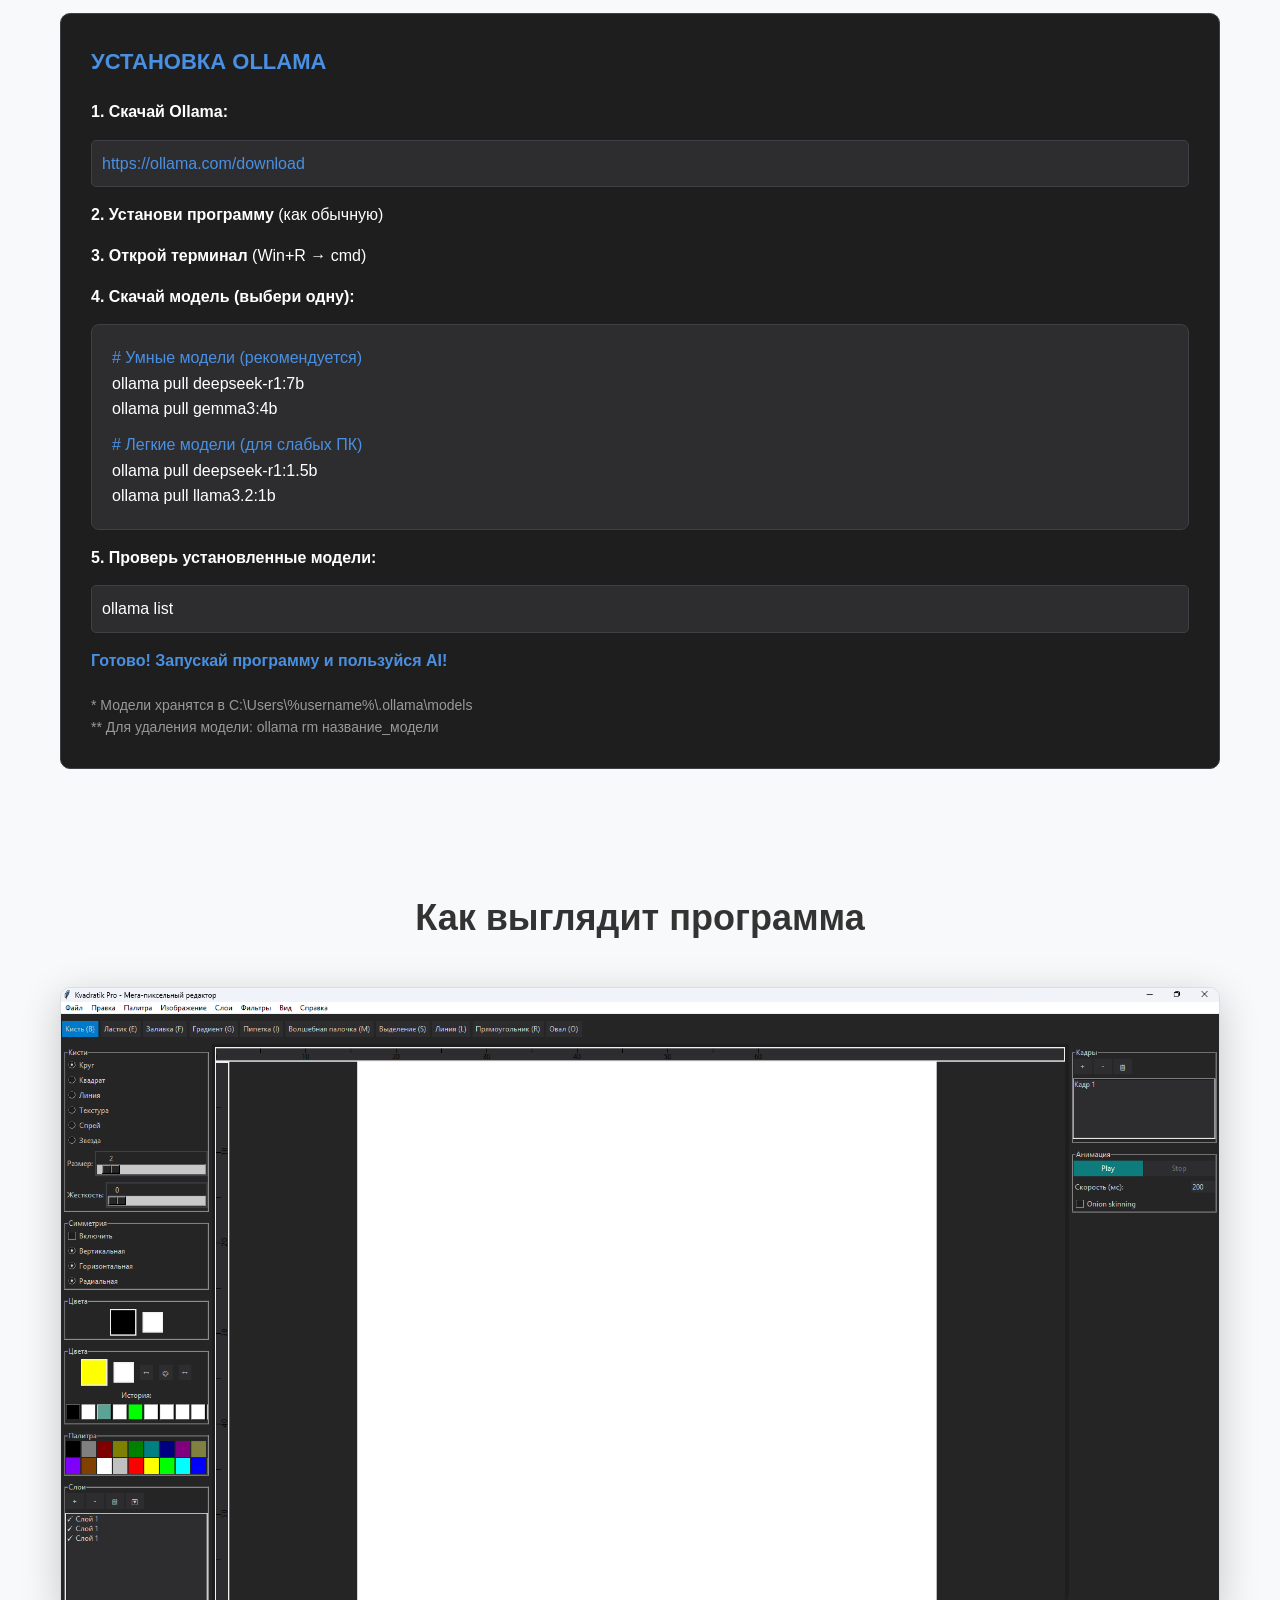
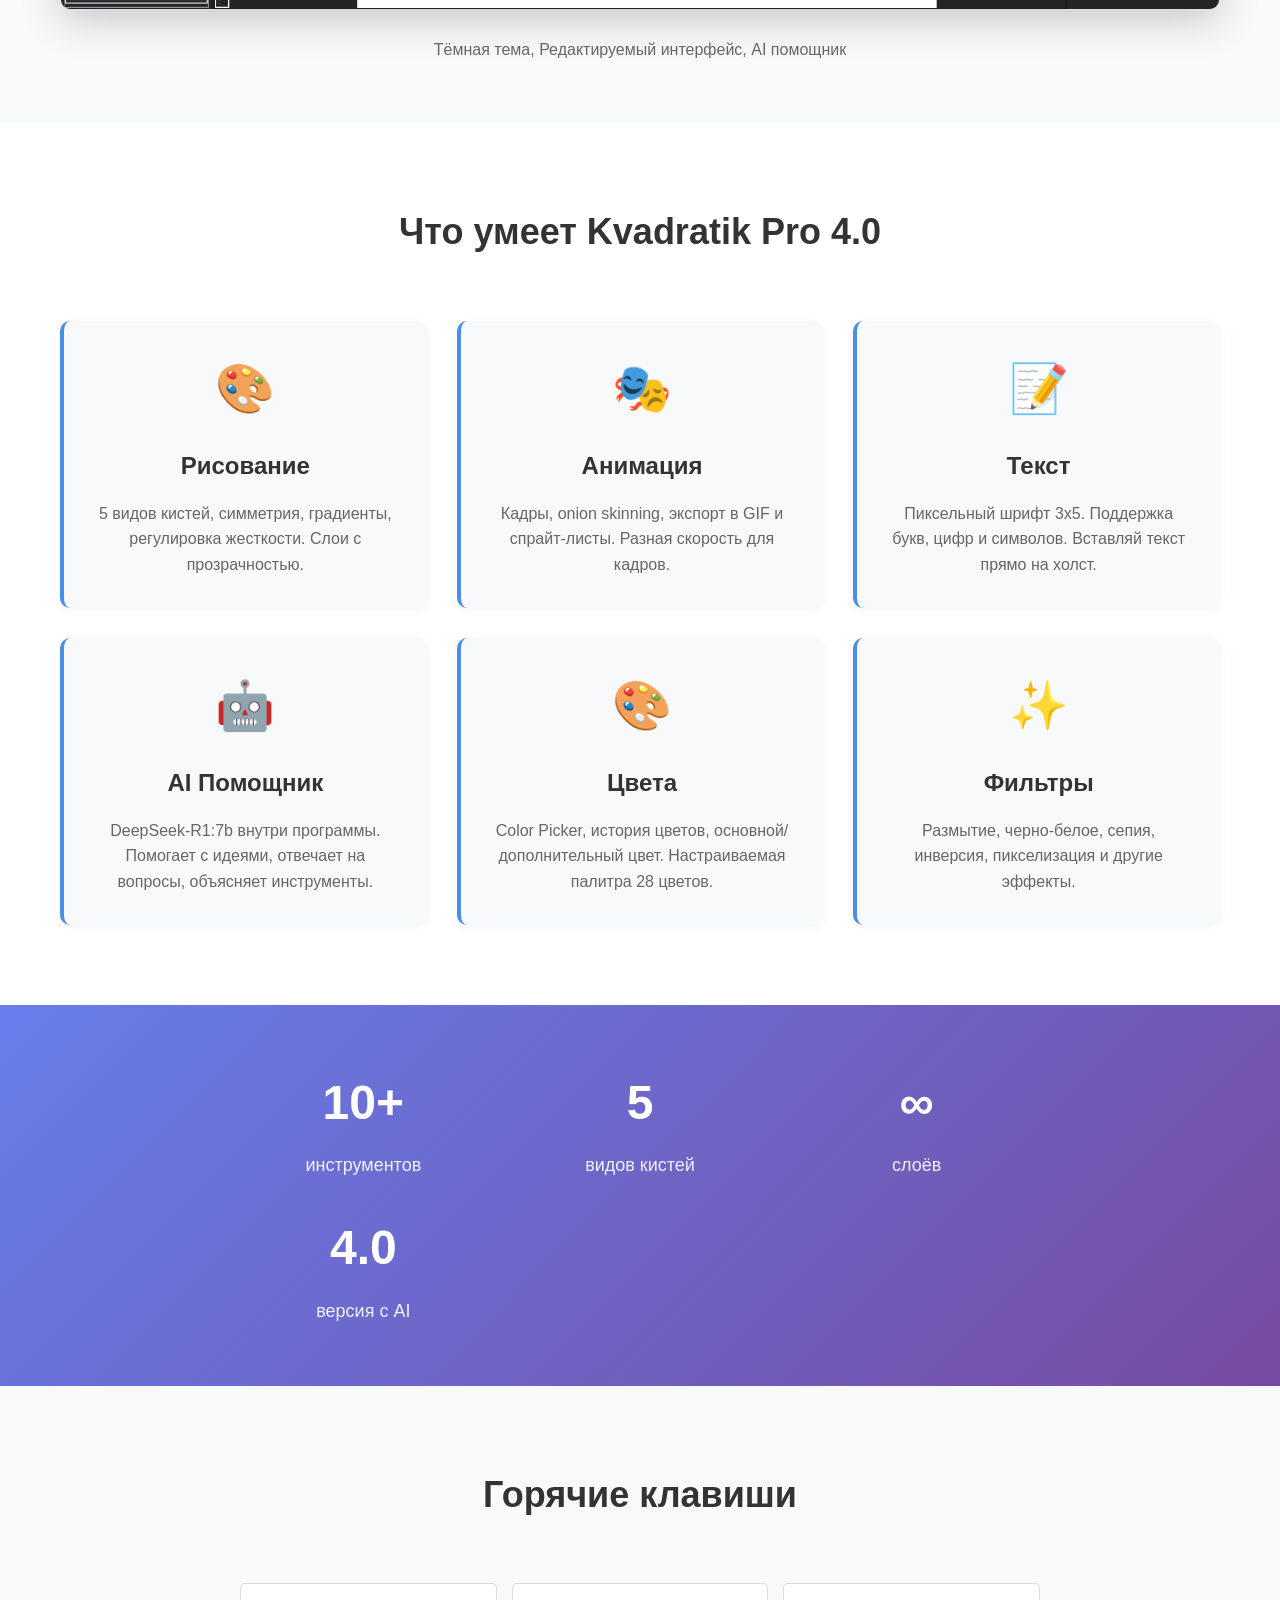
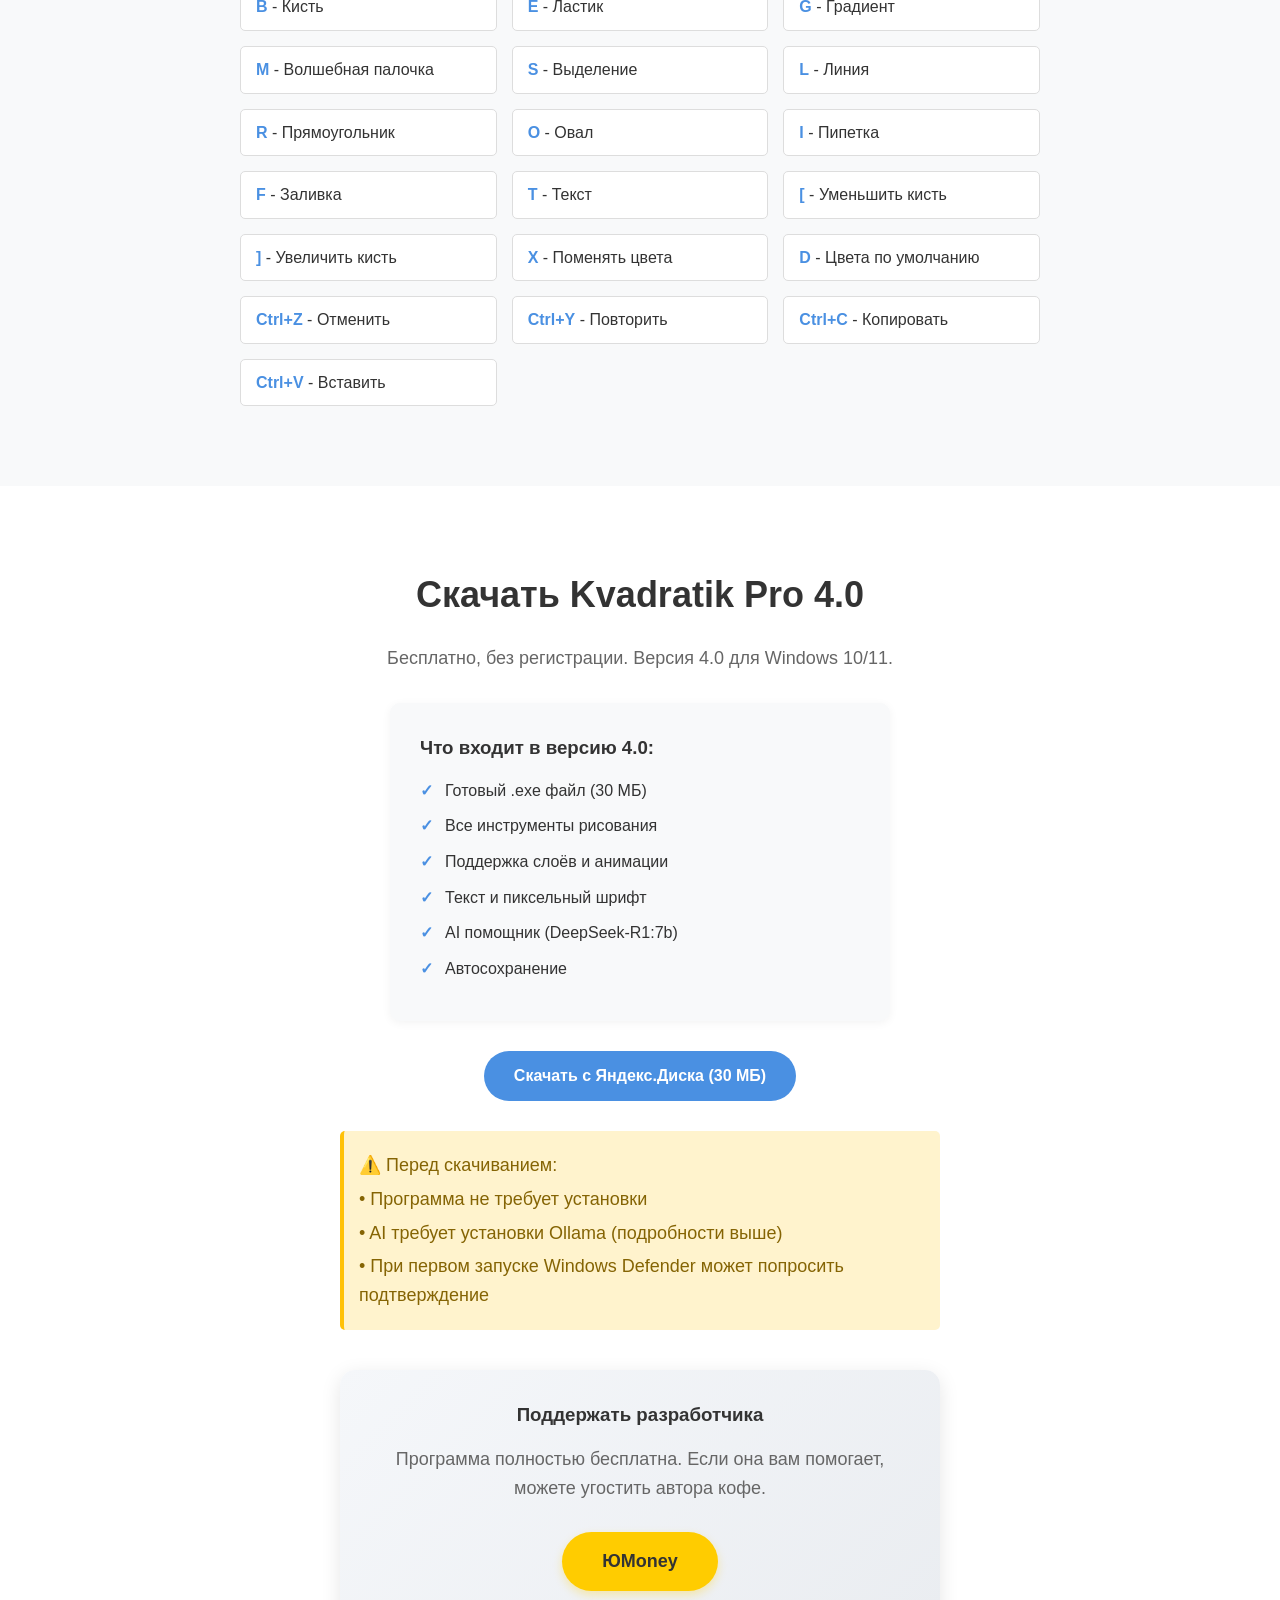
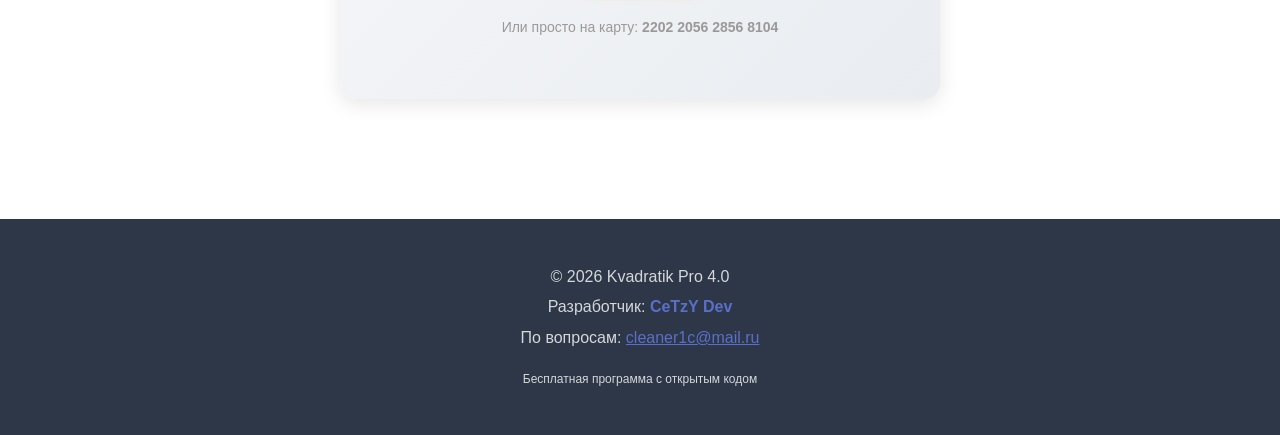
==== commit 9b531893: "Update index.html" ====
--- a/index.html
+++ b/index.html
@@ -1,3 +1,4 @@
+
 <!DOCTYPE html>
 <html lang="ru">
 <head>
@@ -54,7 +55,7 @@
     <section class="hero" id="about">
         <div class="container">
             <h1>Kvadratik Pro 4.0</h1>
-            <p>Мощный пиксельный редактор с искусственным интеллектом. Слои, анимация, текст и умный AI помощник на базе DeepSeek.</p>
+            <p>Мощный пиксельный редактор с искусственным интеллектом. Слои, анимация, текст и умный AI помощник.</p>
             <div style="margin-top: 30px;">
                 <a href="#download" class="btn btn-primary">Скачать бесплатно</a>
                 <a href="#features" class="btn btn-outline" style="margin-left: 15px;">Возможности</a>
@@ -71,7 +72,7 @@
             <div style="display: grid; grid-template-columns: repeat(auto-fit, minmax(300px, 1fr)); gap: 30px; margin-bottom: 40px;">
                 <div style="background: white; padding: 30px; border-radius: 10px; border-left: 4px solid #4a90e2; box-shadow: 0 2px 10px rgba(0,0,0,0.05);">
                     <h4 style="font-size: 22px; color: #4a90e2; margin-bottom: 15px;">ТЕКСТ</h4>
-                    <p style="color: #666;">Полноценный инструмент для написания текста. Пиксельный шрифт 3x5, поддержка кириллицы и латиницы.</p>
+                    <p style="color: #666;">Полноценный инструмент для написания текста. Пиксельный шрифт 3x5, поддержка латиницы.</p>
                 </div>
                 
                 <div style="background: white; padding: 30px; border-radius: 10px; border-left: 4px solid #4a90e2; box-shadow: 0 2px 10px rgba(0,0,0,0.05);">
@@ -155,7 +156,7 @@
         <div class="container">
             <h2>Как выглядит программа</h2>
             <img src="screenshot.png" alt="Kvadratik Pro 4.0" onerror="this.style.display='none'">
-            <p style="color: #666; margin-top: 20px;">Тёмная тема как в VS Code, изменяемые панели, AI помощник</p>
+            <p style="color: #666; margin-top: 20px;">Тёмная тема, Редактируемый интерфейс, AI помощник</p>
         </div>
     </section>
     
@@ -309,3 +310,4 @@
     </footer>
 </body>
 </html>
+
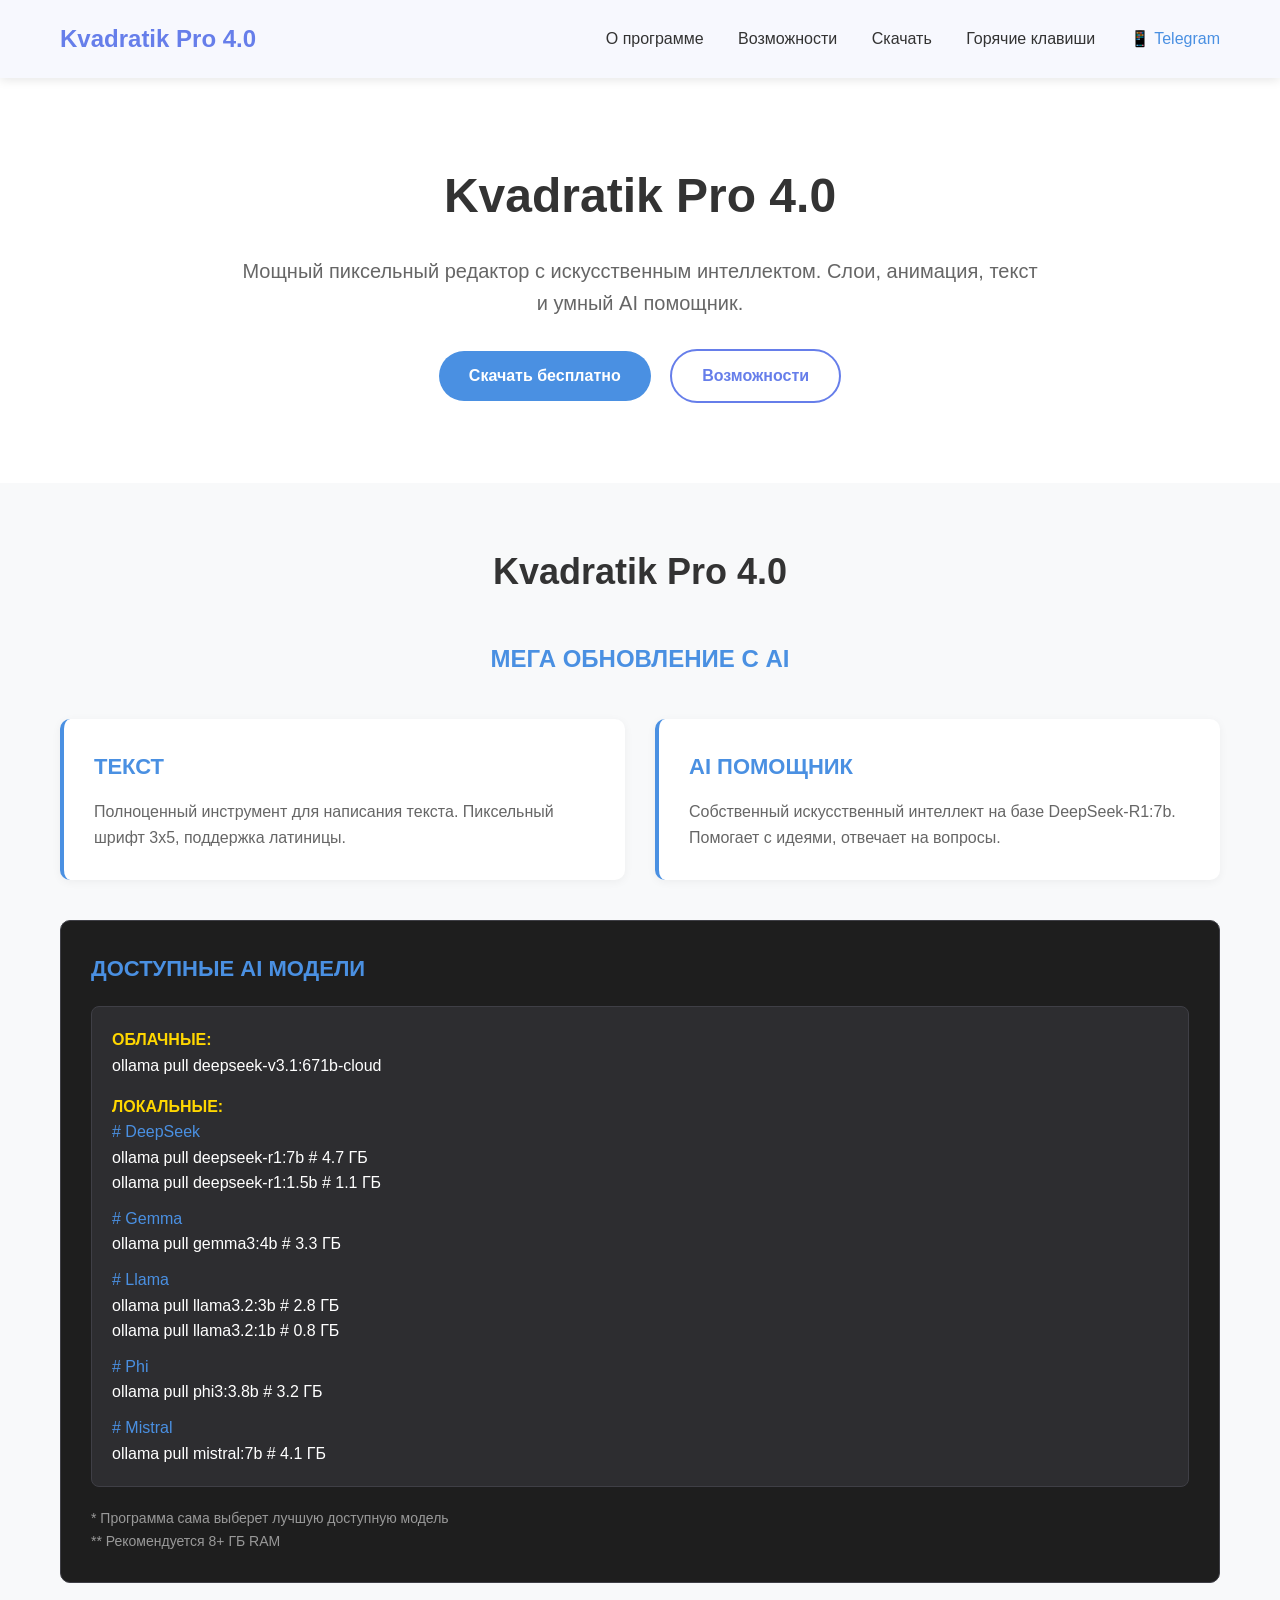
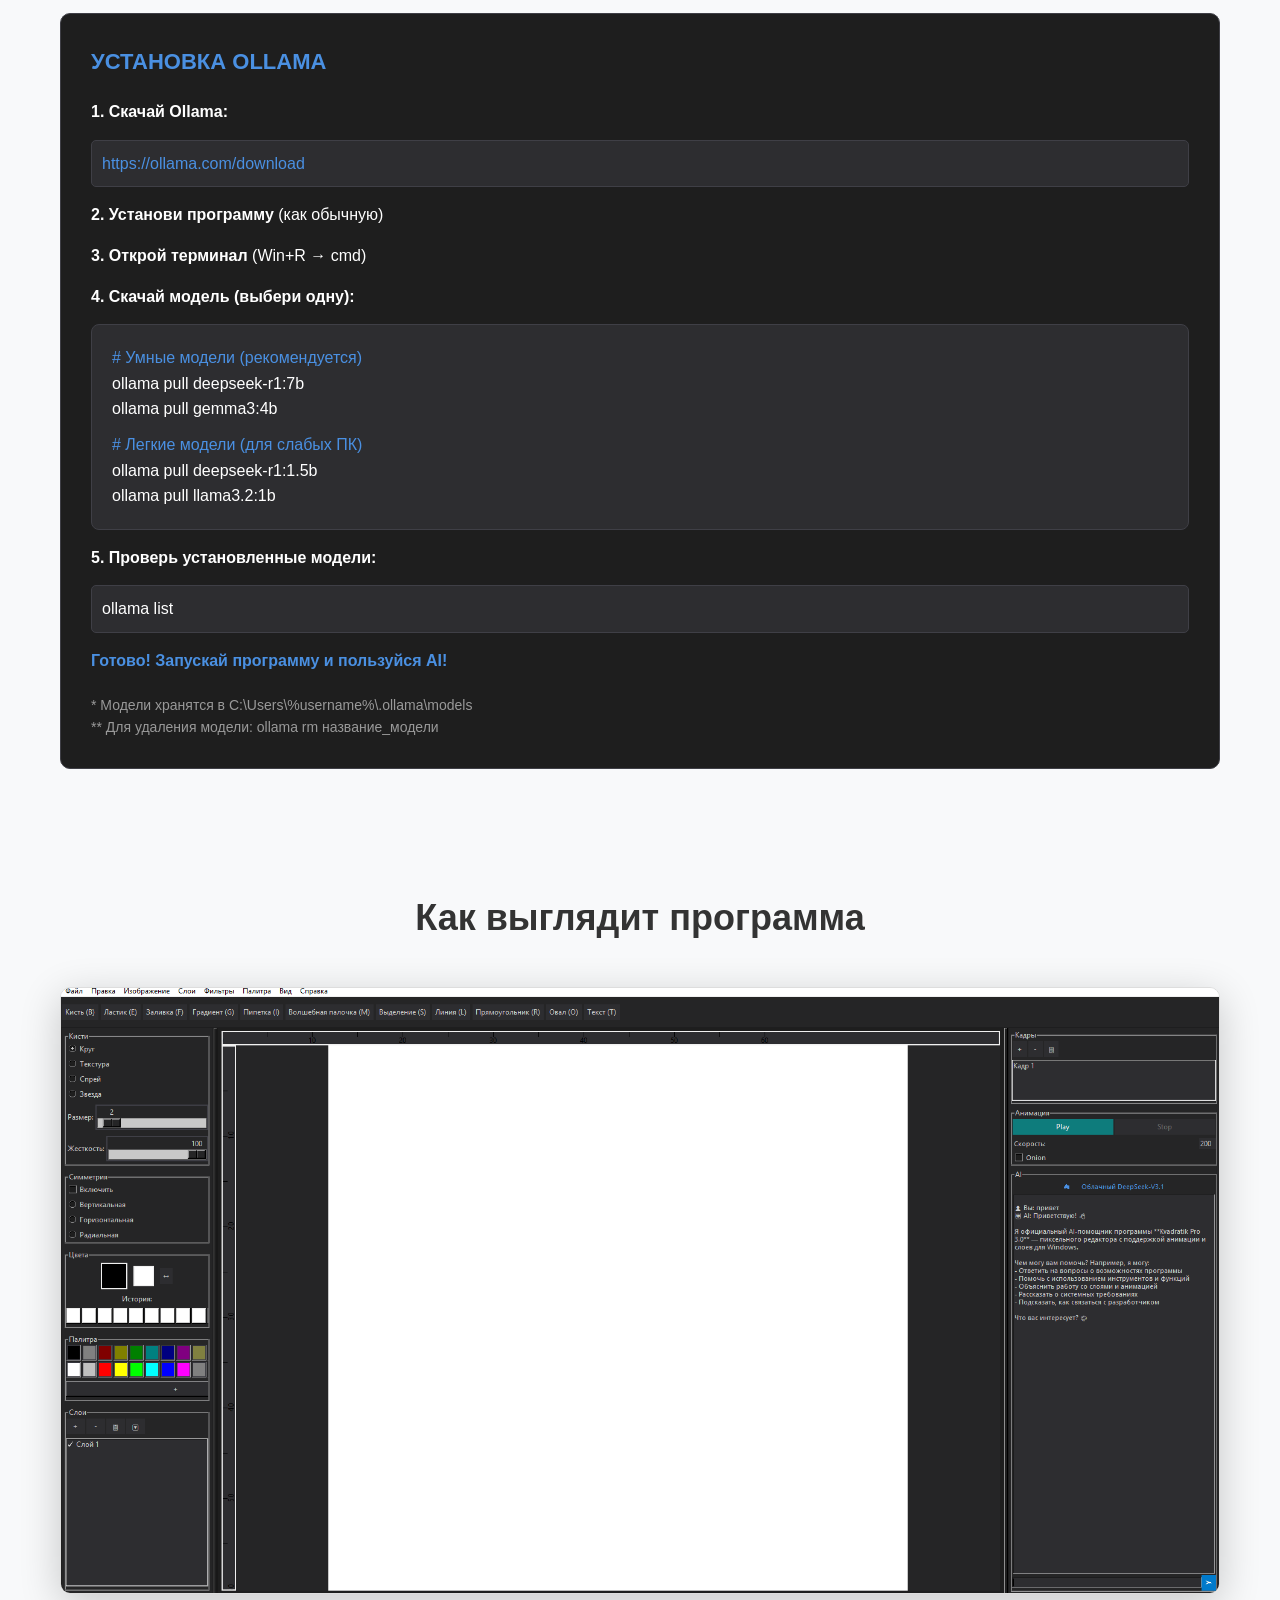
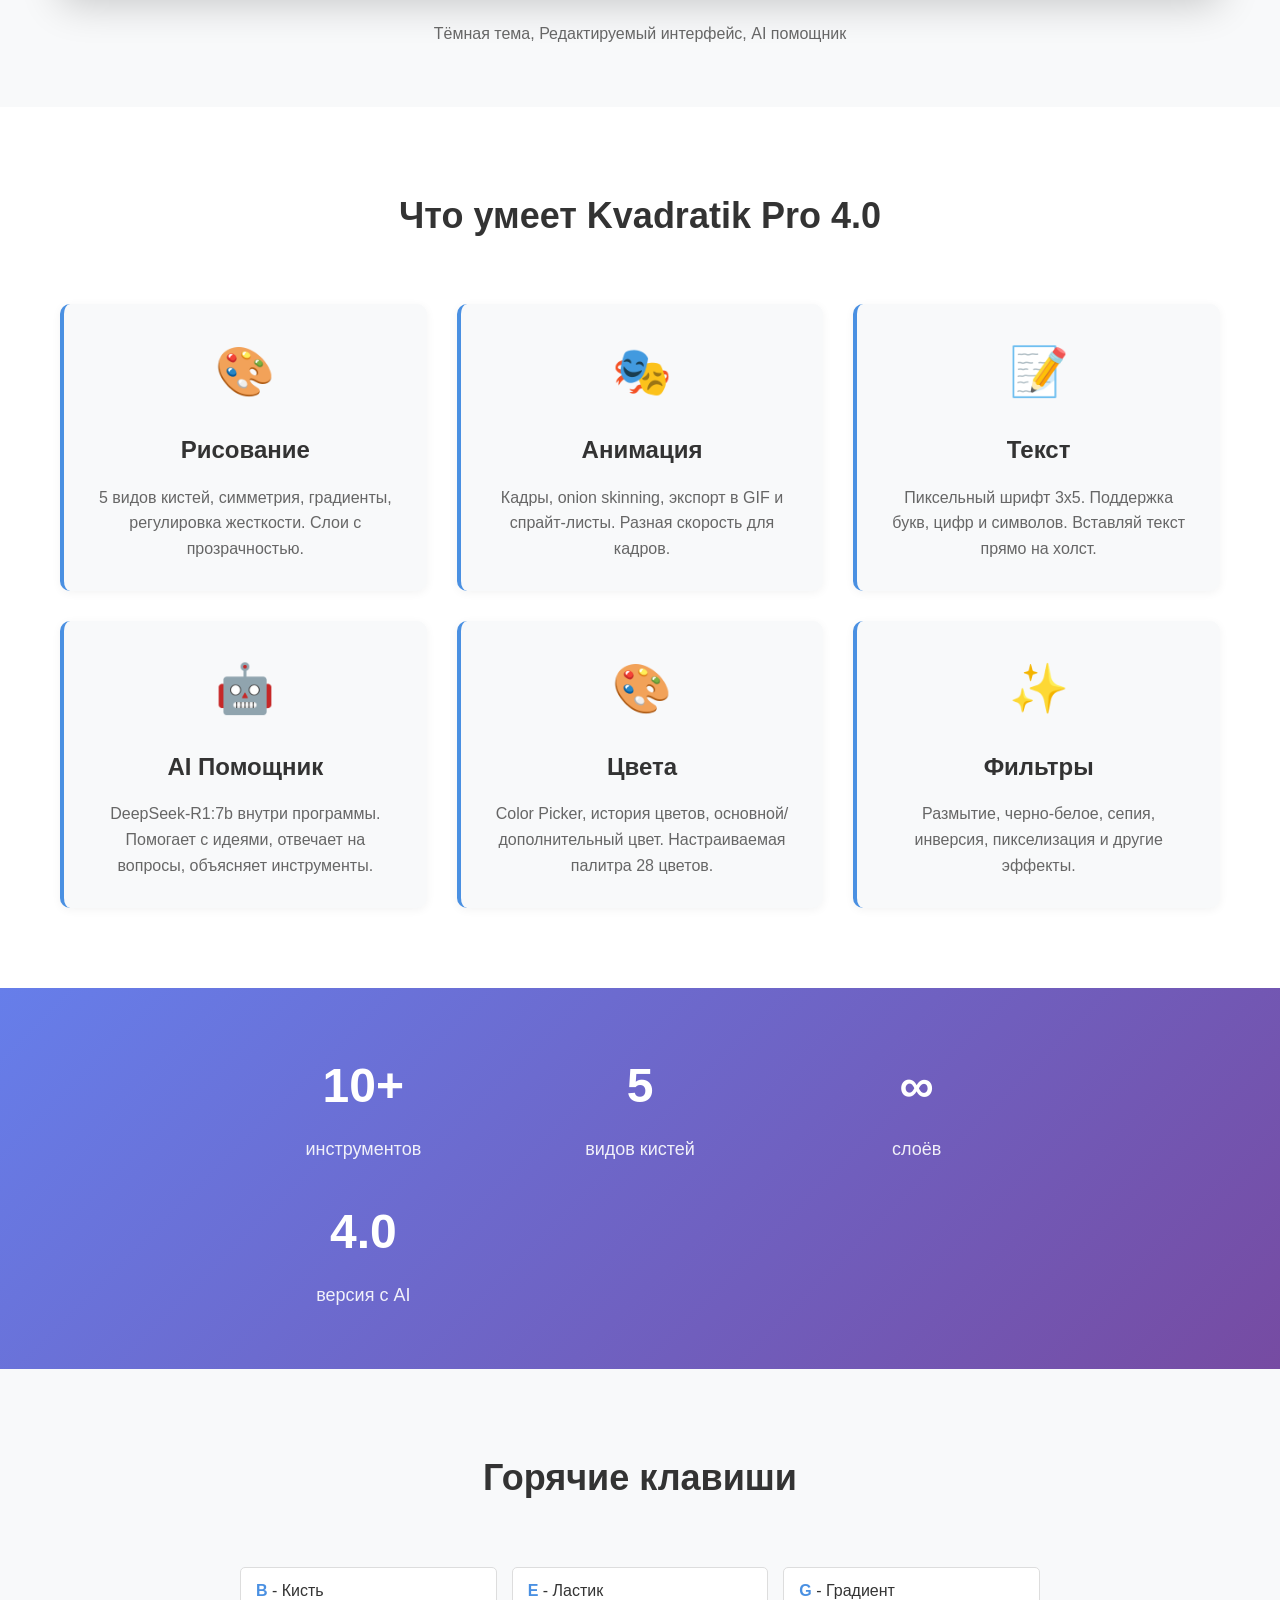
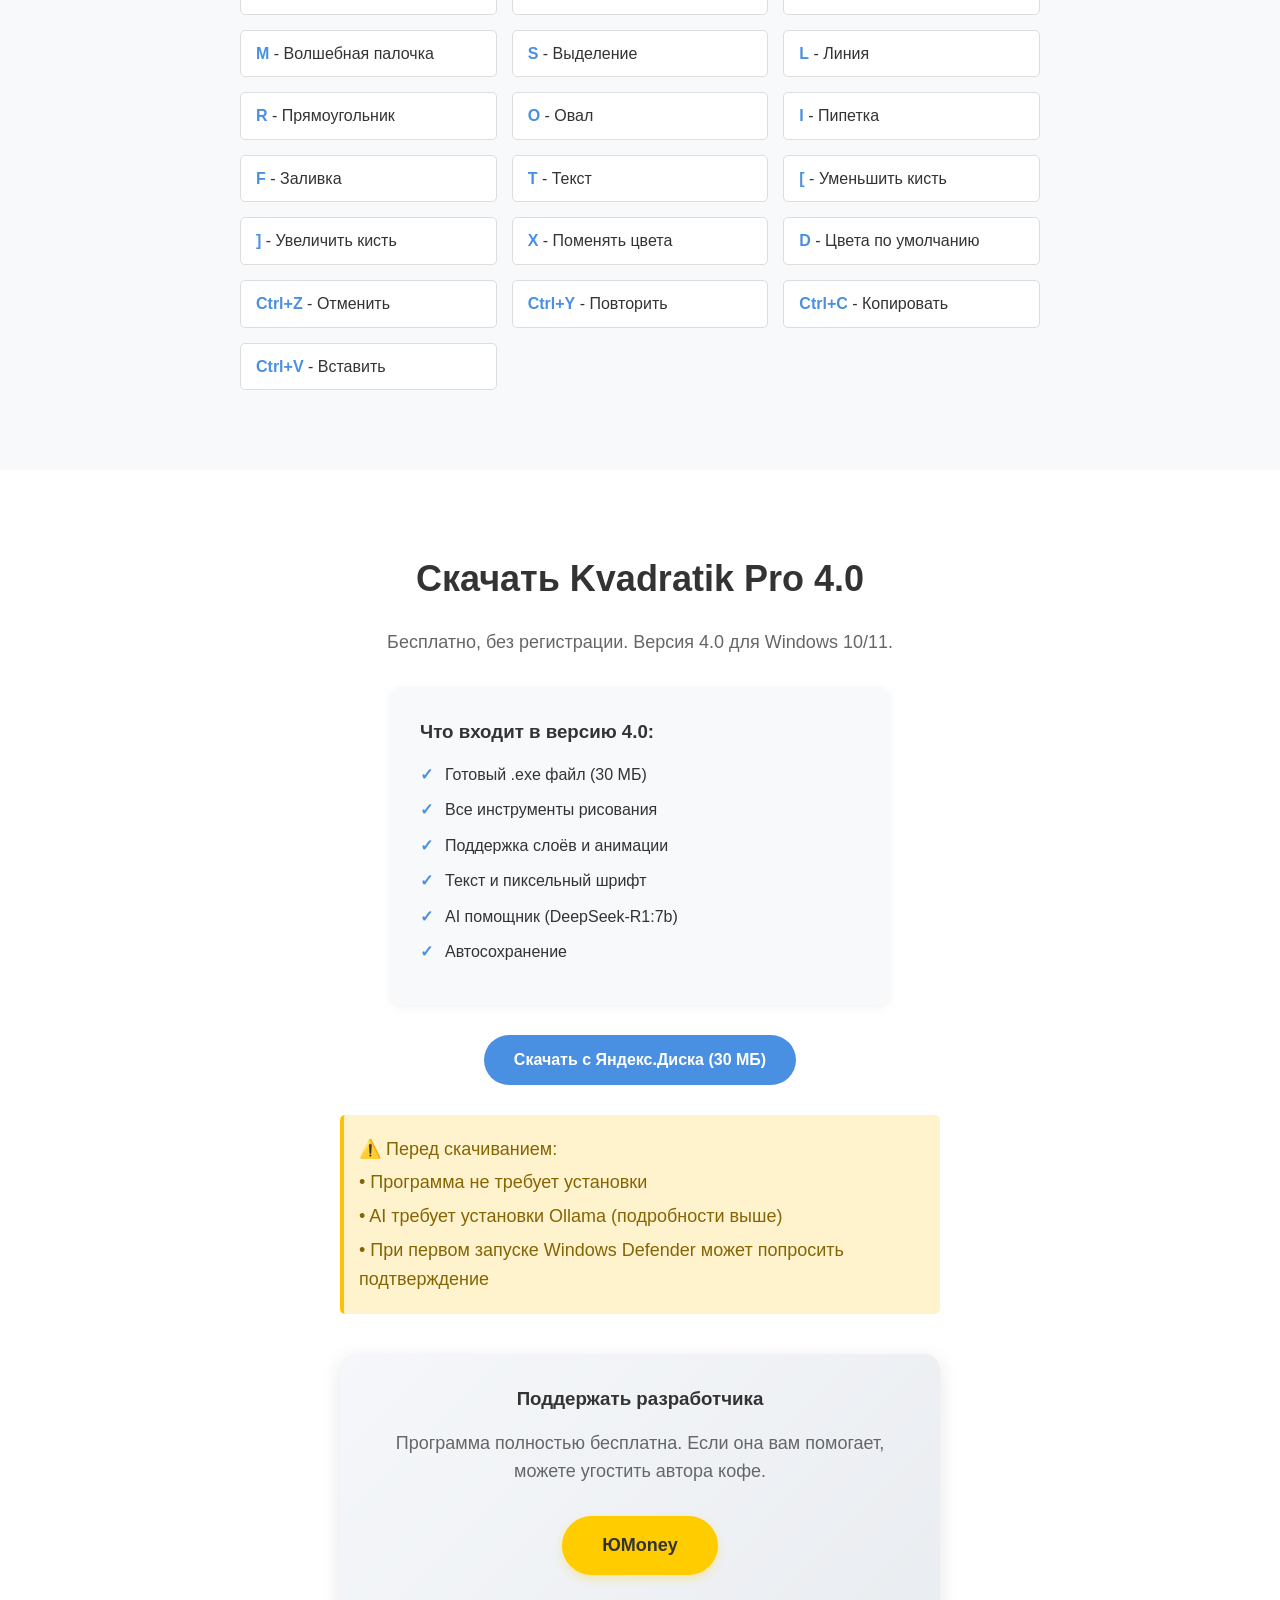
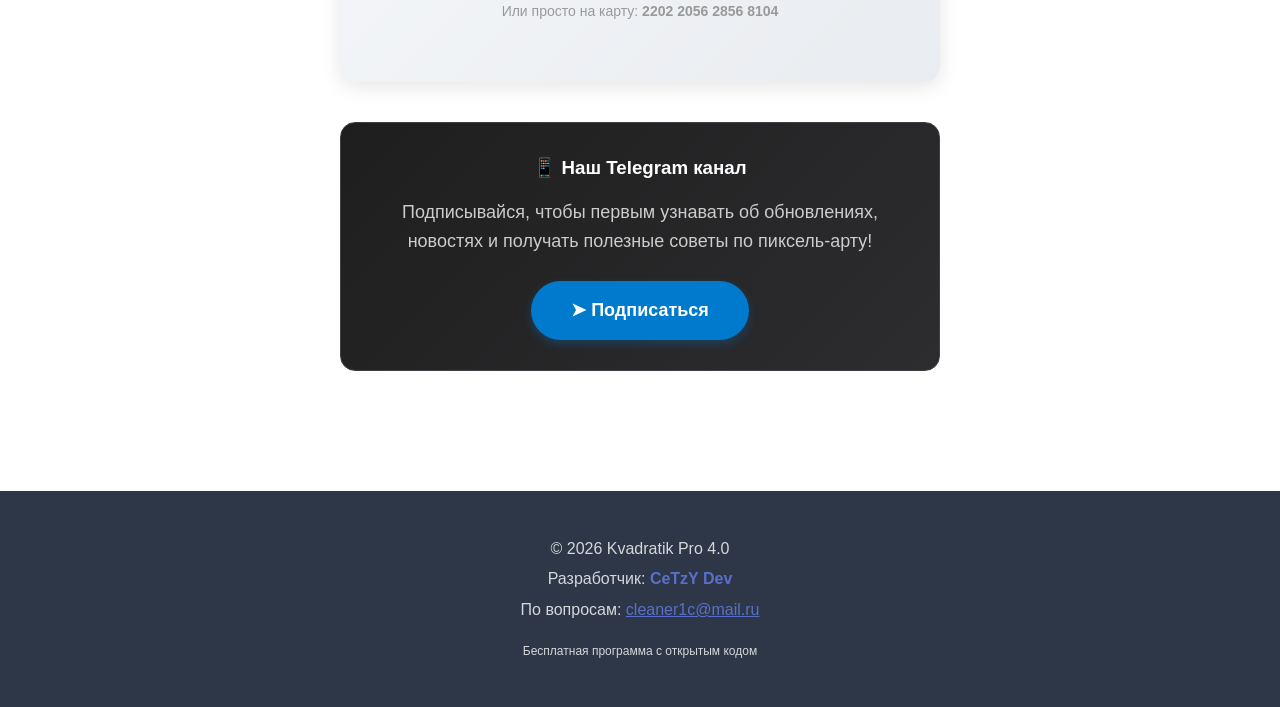
==== commit bd0c01b0: "Update index.html" ====
--- a/index.html
+++ b/index.html
@@ -1,4 +1,3 @@
-
 <!DOCTYPE html>
 <html lang="ru">
 <head>
@@ -48,6 +47,7 @@
                 <a href="#features">Возможности</a>
                 <a href="#download">Скачать</a>
                 <a href="#hotkeys">Горячие клавиши</a>
+                <a href="https://t.me/+Dt6T9wrchfpiMDli" target="_blank" style="color: #4a90e2;">📱 Telegram</a>
             </nav>
         </div>
     </header>
@@ -297,6 +297,23 @@
                     </p>
                 </div>
             </div>
+
+            <!-- Telegram канал -->
+            <div style="text-align: center; margin: 40px auto; max-width: 600px;">
+                <div style="background: linear-gradient(135deg, #1e1e1e 0%, #2d2d30 100%); padding: 30px; border-radius: 15px; border: 1px solid #3f3f46;">
+                    <h3 style="color: white; margin-bottom: 15px;">📱 Наш Telegram канал</h3>
+                    <p style="color: #cccccc; margin-bottom: 25px;">
+                        Подписывайся, чтобы первым узнавать об обновлениях, новостях и получать полезные советы по пиксель-арту!
+                    </p>
+                    
+                    <a href="https://t.me/+Dt6T9wrchfpiMDli" target="_blank" 
+                       style="display: inline-block; background: #007acc; color: white; padding: 15px 40px; 
+                              border-radius: 50px; text-decoration: none; font-weight: bold; font-size: 18px;
+                              box-shadow: 0 4px 10px rgba(0,122,204,0.3); transition: transform 0.3s;">
+                        ➤ Подписаться
+                    </a>
+                </div>
+            </div>
         </div>
     </section>
     
@@ -309,5 +326,4 @@
         </div>
     </footer>
 </body>
-</html>
-
+                    </html>
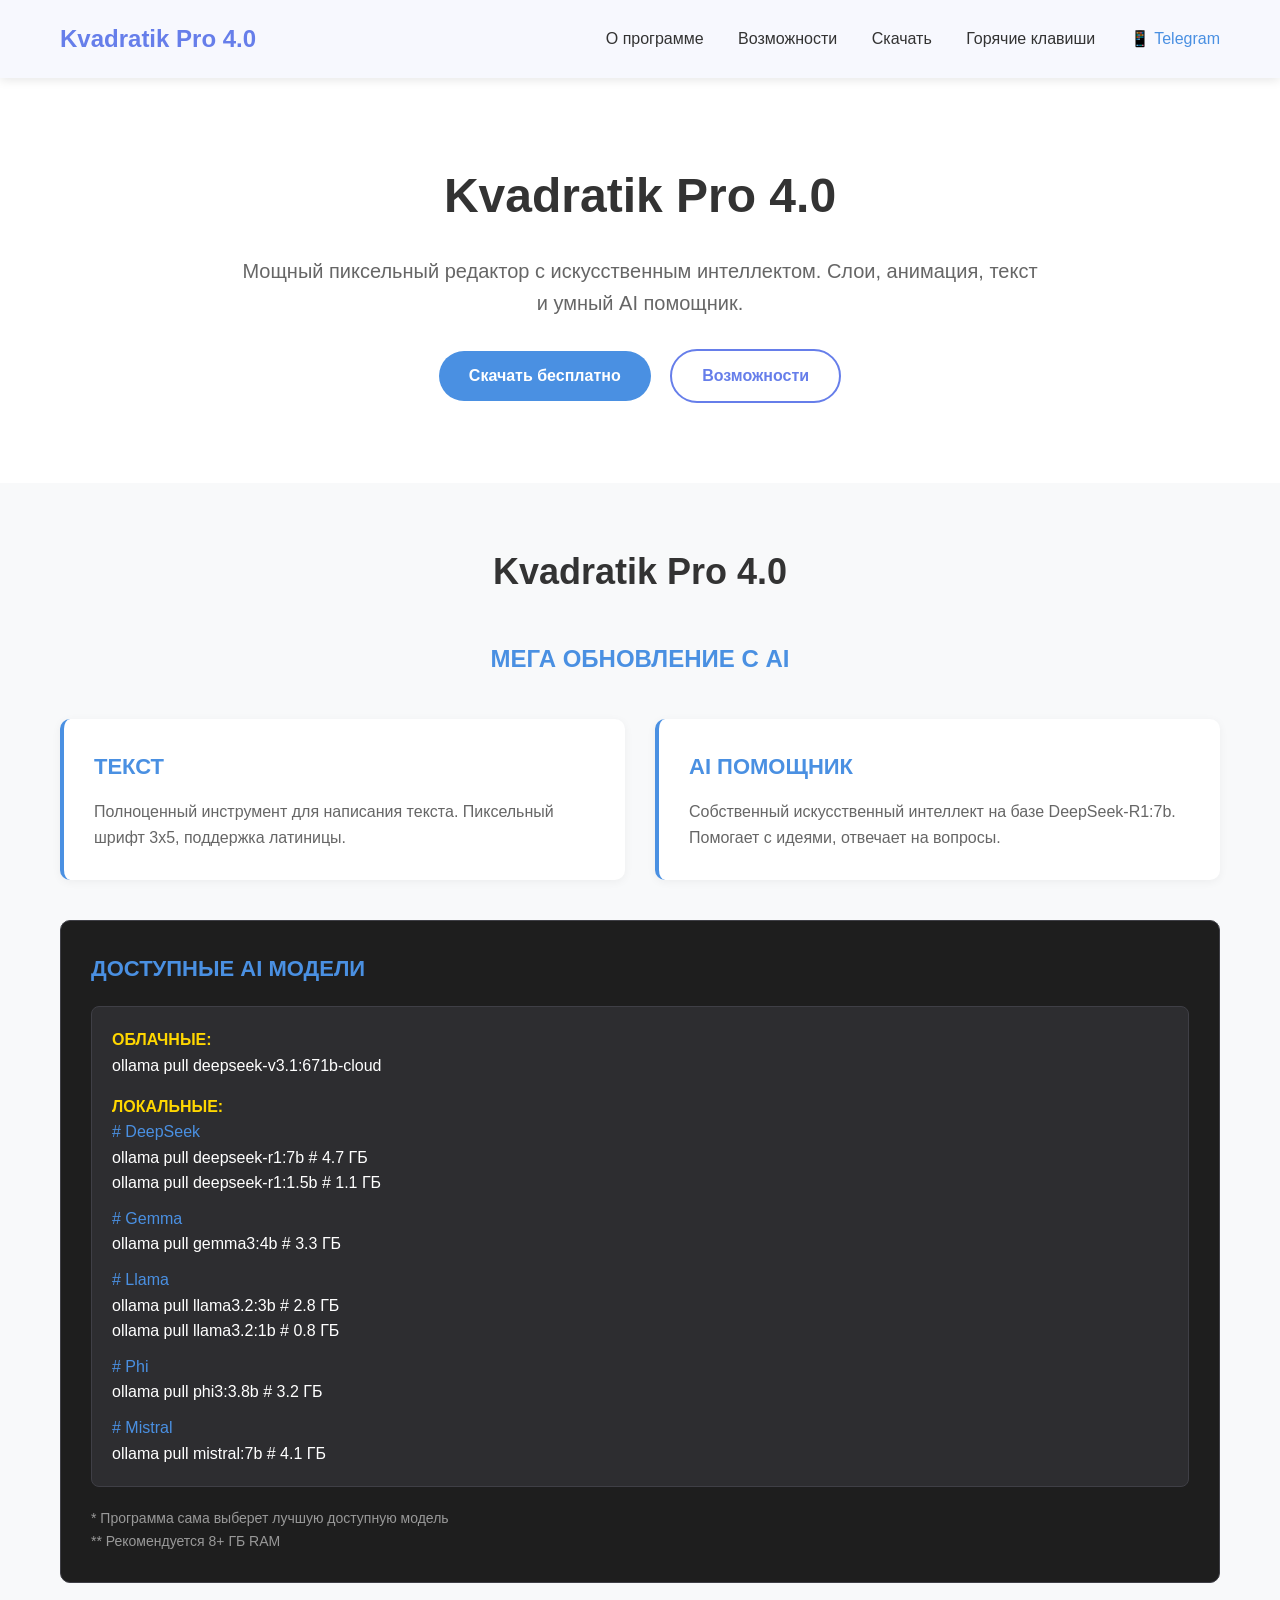
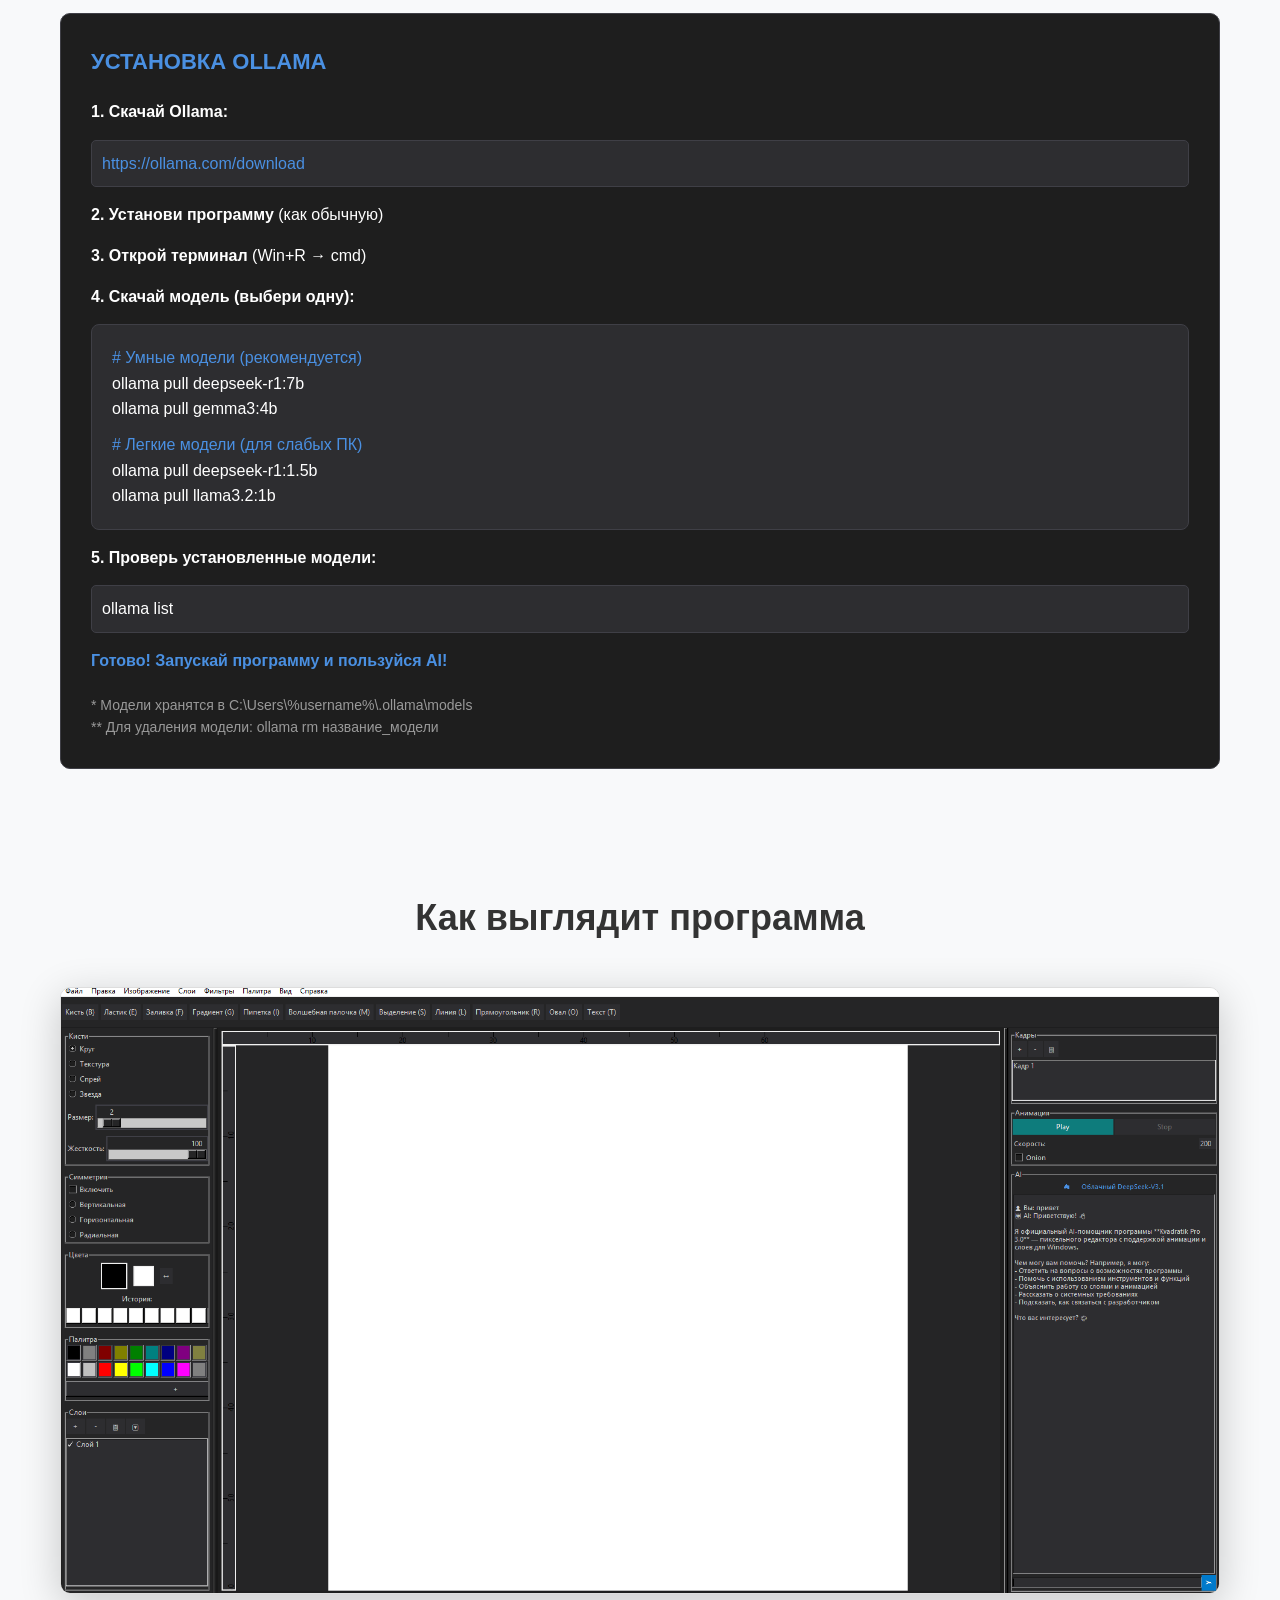
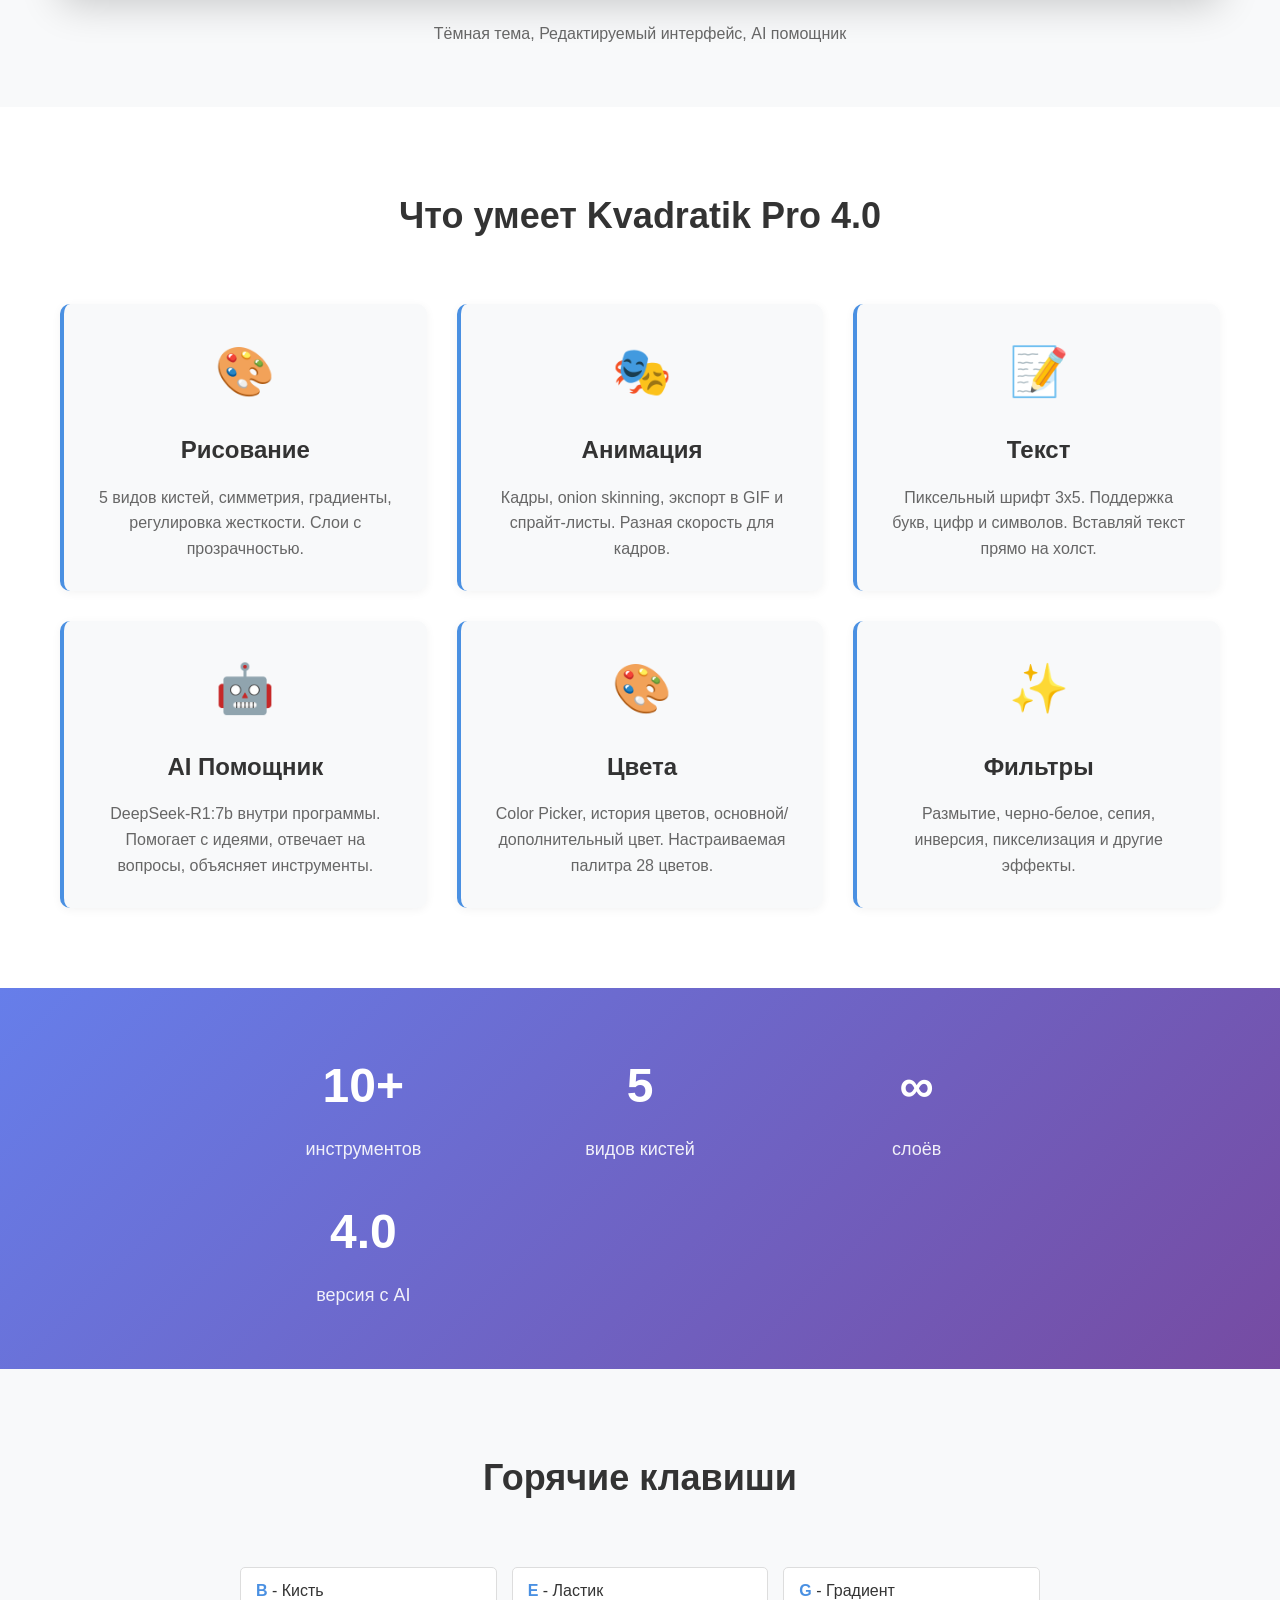
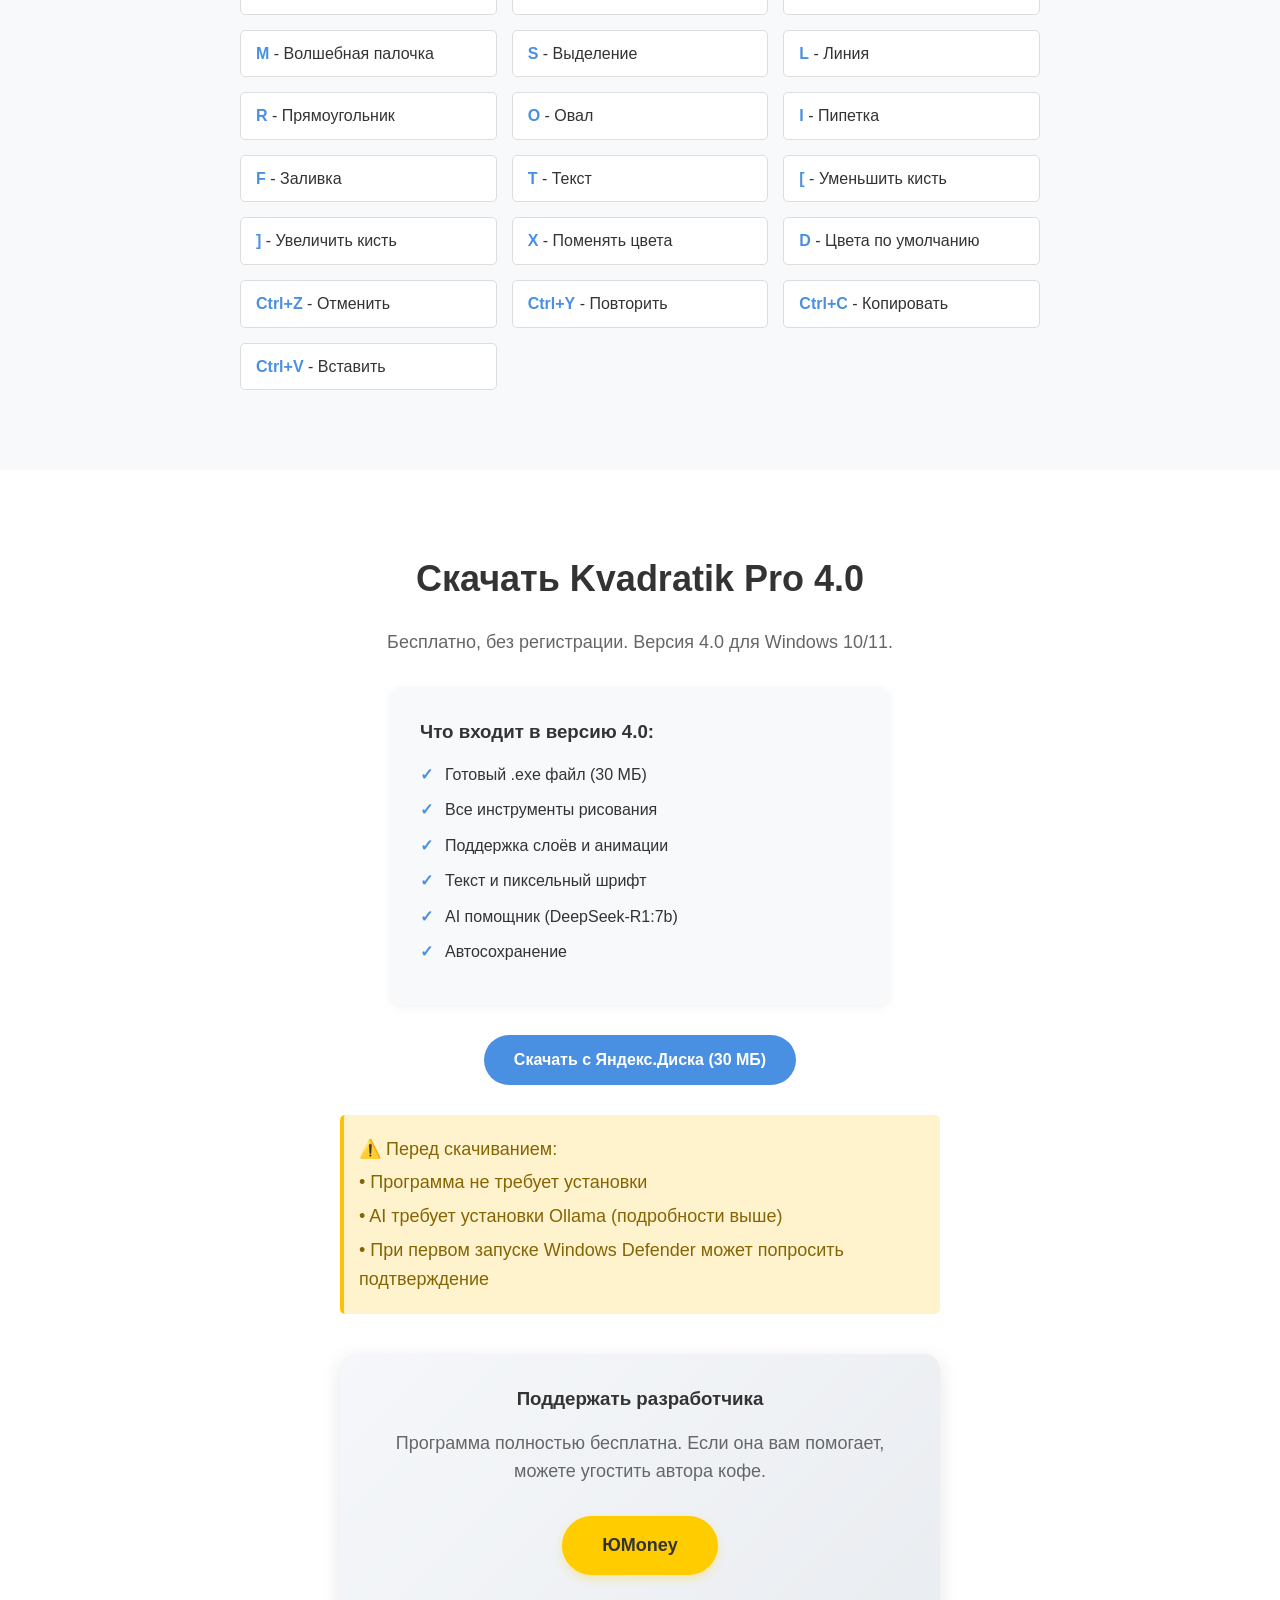
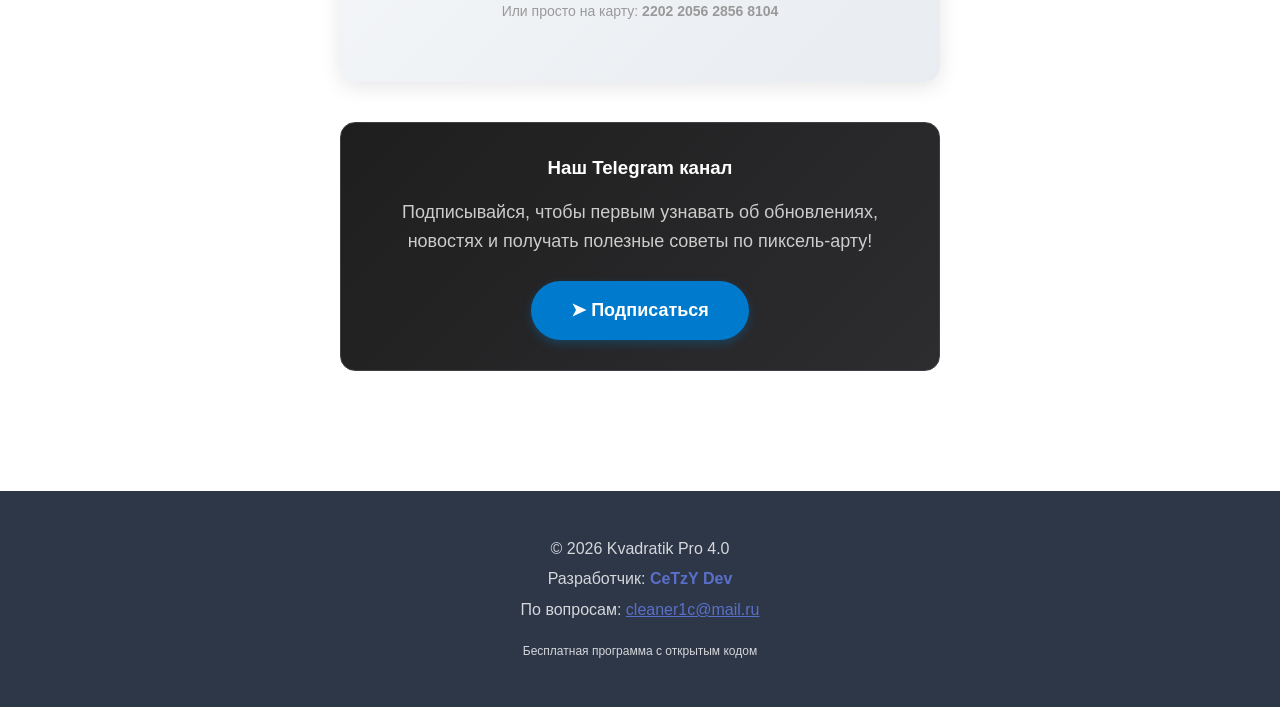
==== commit dc36a88a: "Update index.html" ====
--- a/index.html
+++ b/index.html
@@ -301,7 +301,7 @@
             <!-- Telegram канал -->
             <div style="text-align: center; margin: 40px auto; max-width: 600px;">
                 <div style="background: linear-gradient(135deg, #1e1e1e 0%, #2d2d30 100%); padding: 30px; border-radius: 15px; border: 1px solid #3f3f46;">
-                    <h3 style="color: white; margin-bottom: 15px;">📱 Наш Telegram канал</h3>
+                    <h3 style="color: white; margin-bottom: 15px;">Наш Telegram канал</h3>
                     <p style="color: #cccccc; margin-bottom: 25px;">
                         Подписывайся, чтобы первым узнавать об обновлениях, новостях и получать полезные советы по пиксель-арту!
                     </p>
@@ -327,3 +327,4 @@
     </footer>
 </body>
                     </html>
+
